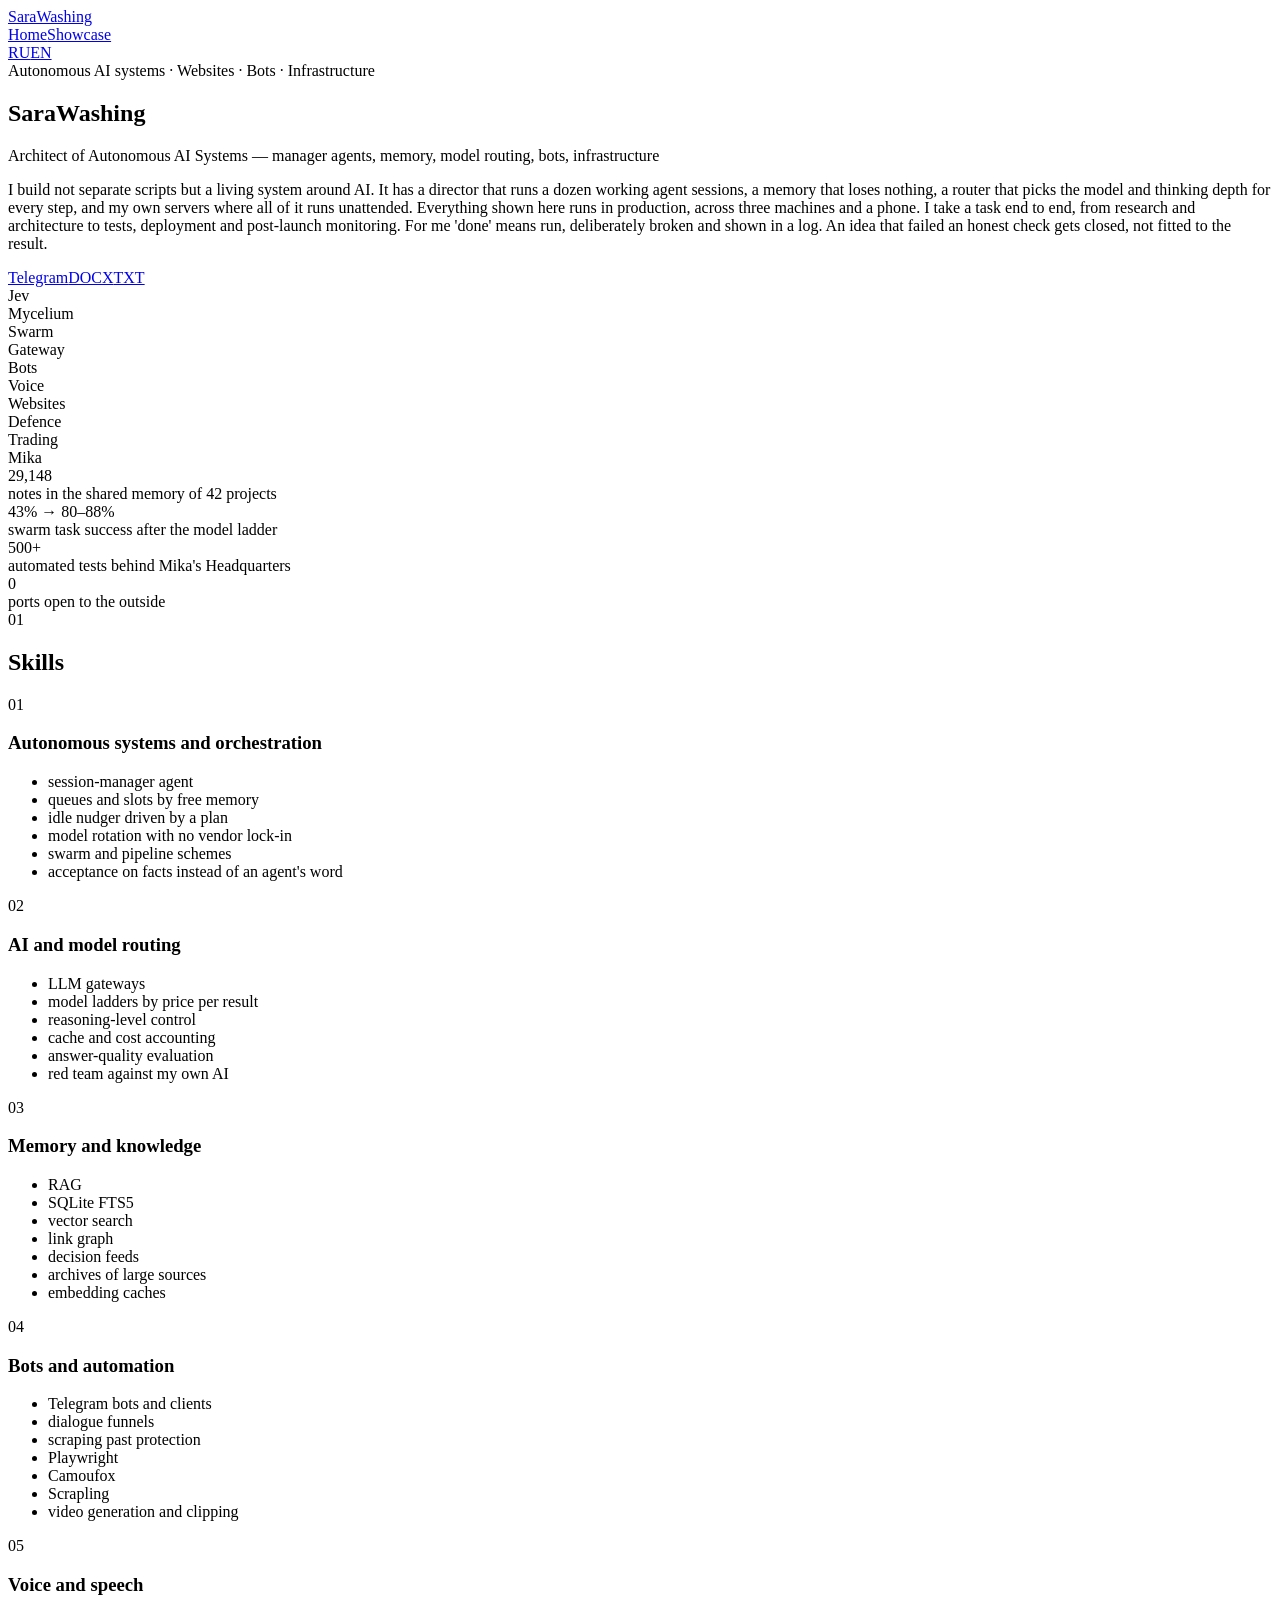
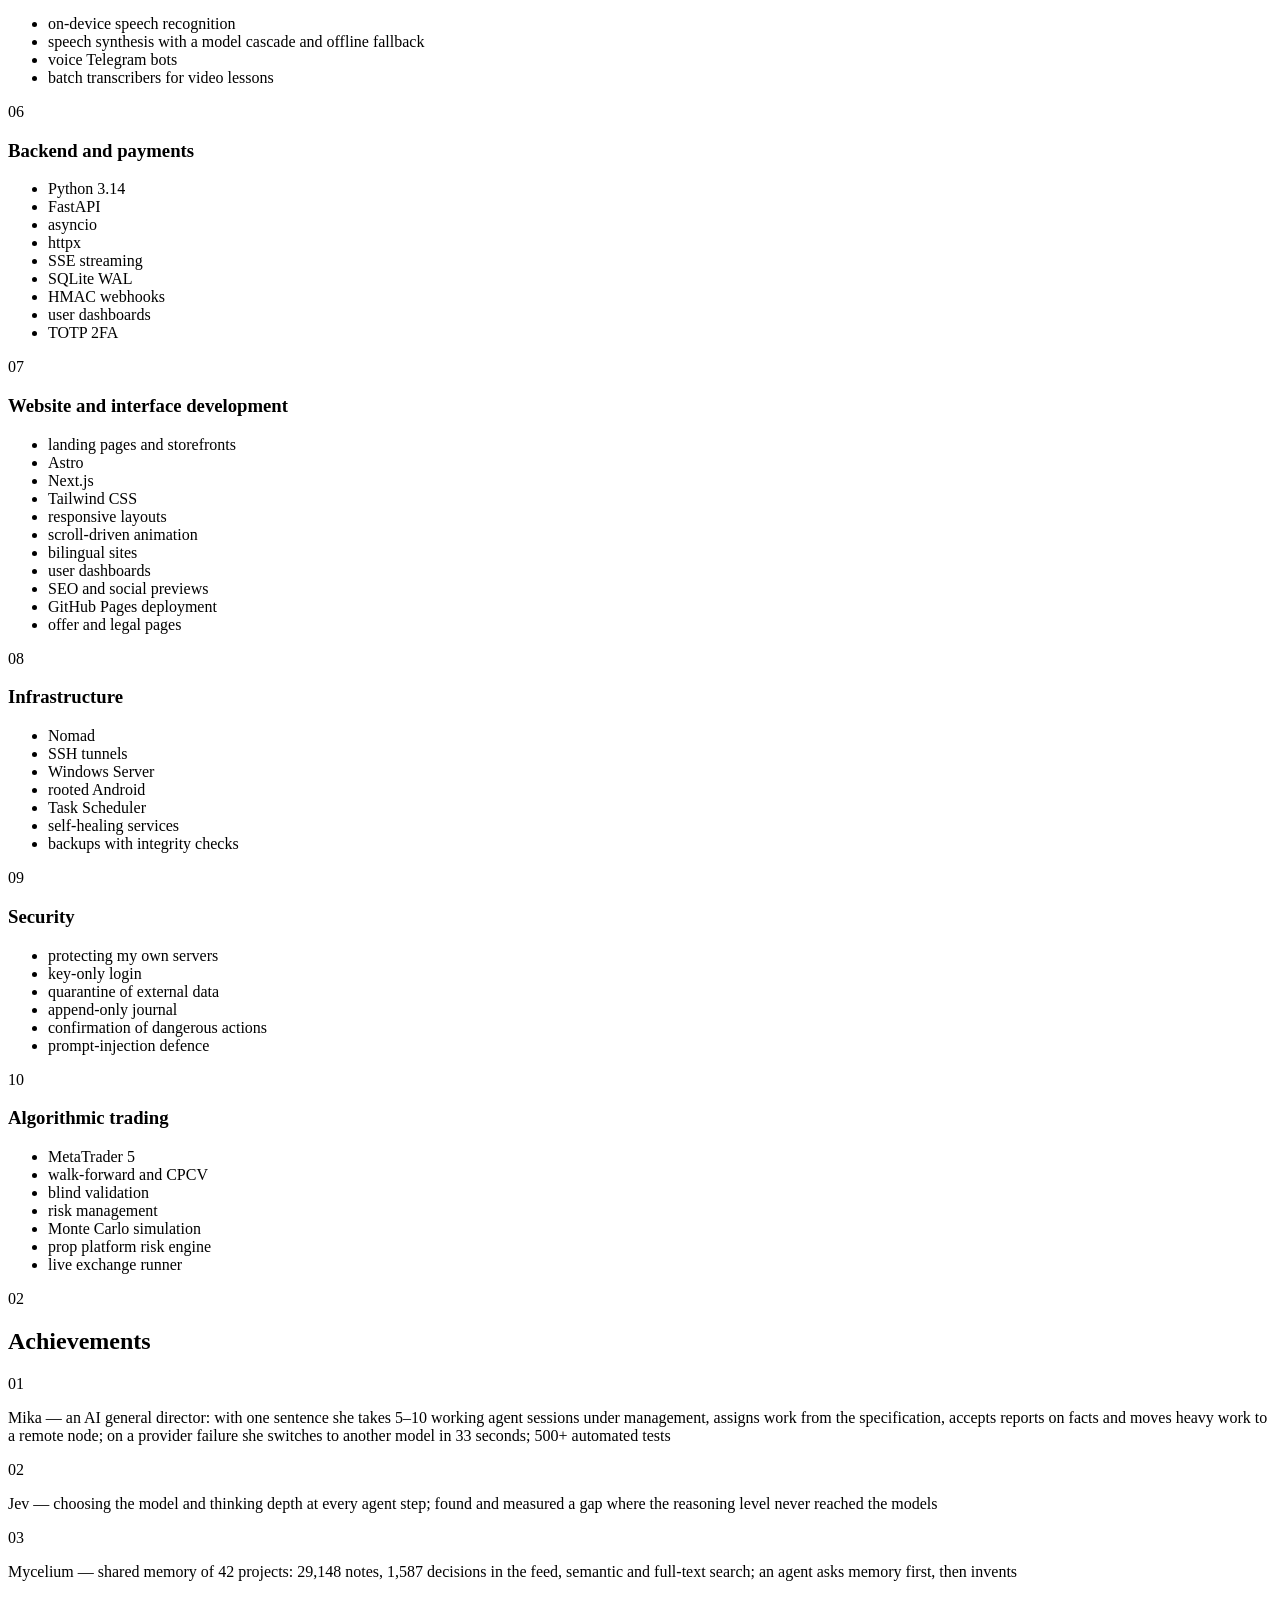
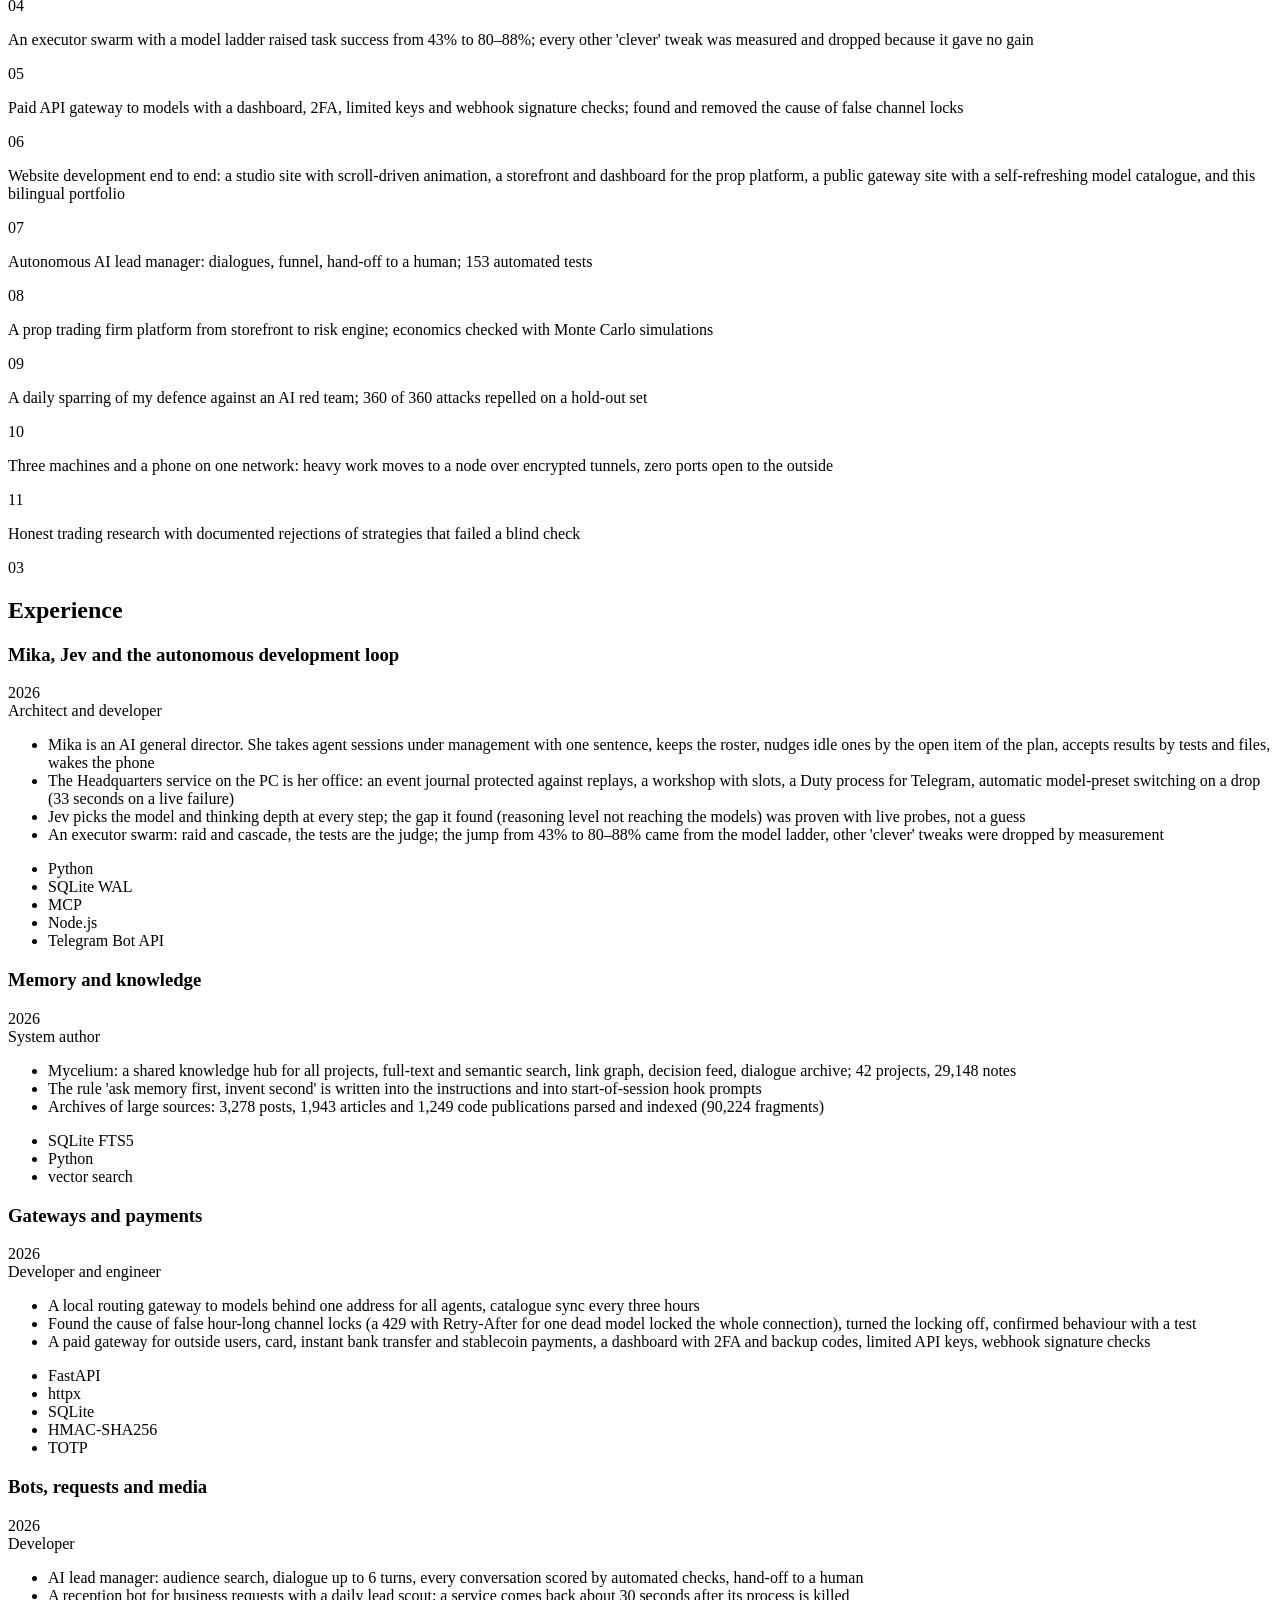
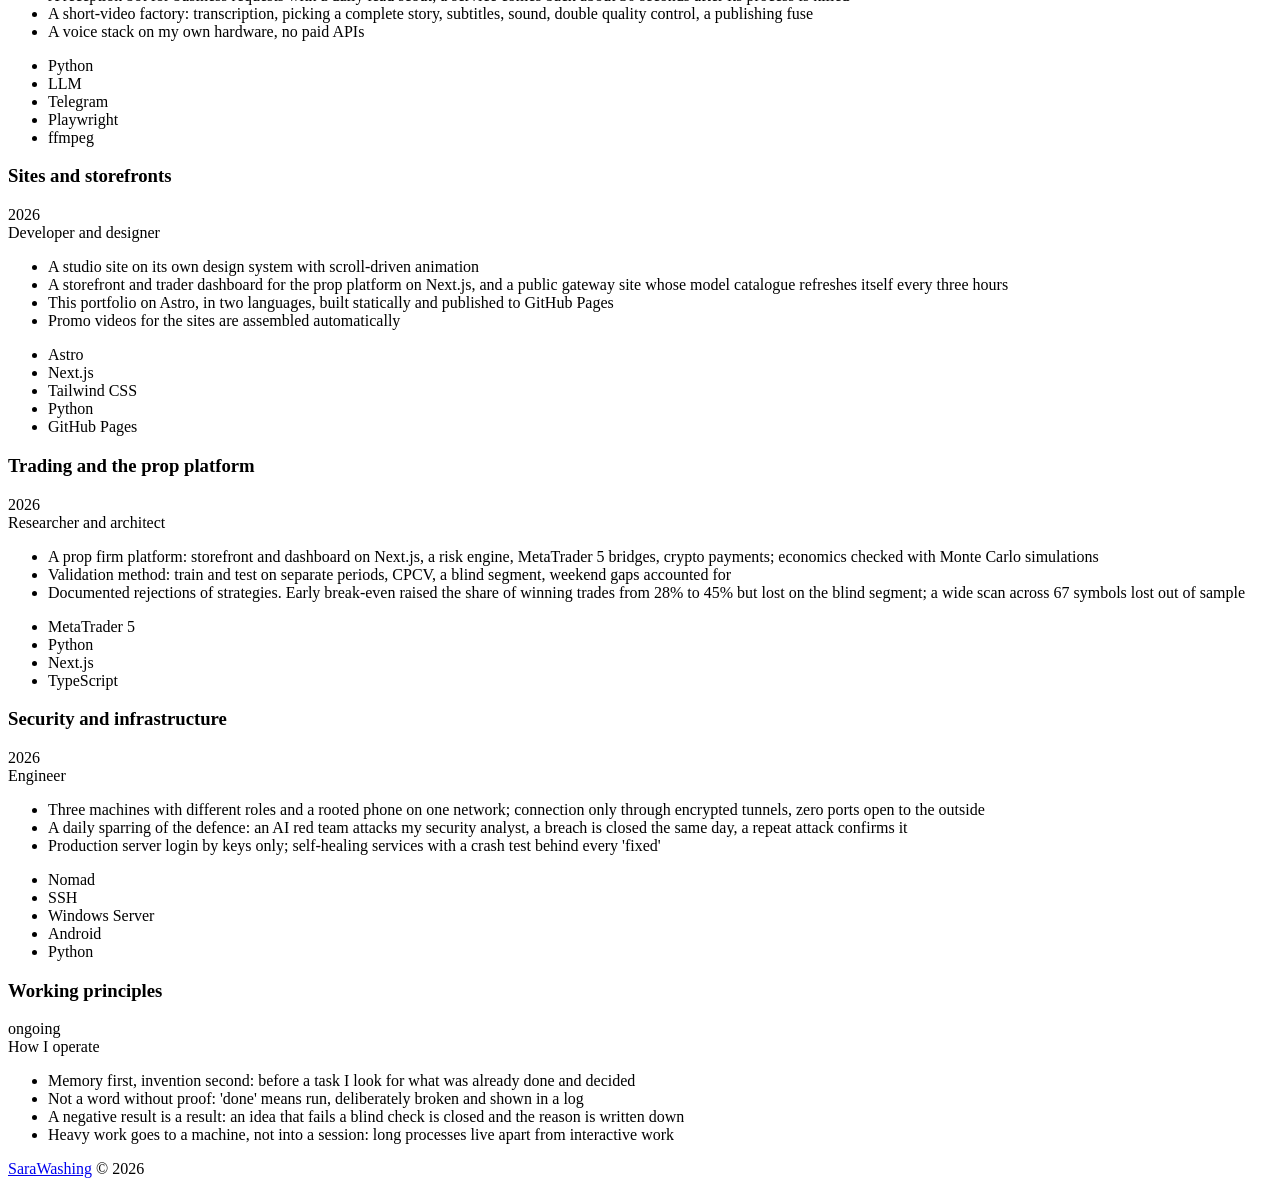
==== en/index.html @ 07840b74 "Portfolio" ====
<!DOCTYPE html><html lang="en" data-base="/portfolio"><head><meta charset="utf-8"><meta name="viewport" content="width=device-width, initial-scale=1"><title>SaraWashing — Architect of Autonomous AI Systems</title><meta name="description" content="I build not separate scripts but a living system around AI. It has a director that runs a dozen working agent sessions, a memory that loses nothing, a router that picks the model and thinking depth for every step, and my own servers where all of it runs unattended. Everything shown here runs in production, across three machines and a phone. I take a task end to end, from research and architecture to tests, deployment and post-launch monitoring. For me 'done' means run, deliberately broken and shown in a log. An idea that failed an honest check gets closed, not fitted to the result.
"><link rel="canonical" href="https://sarawashing.github.io/portfolio/en/"><link rel="icon" type="image/svg+xml" href="/portfolio/favicon.svg"><link rel="alternate icon" href="/portfolio/favicon.ico"><link rel="alternate" hreflang="ru" href="https://sarawashing.github.io/portfolio/"><link rel="alternate" hreflang="en" href="https://sarawashing.github.io/portfolio/en"><link rel="alternate" hreflang="x-default" href="https://sarawashing.github.io/portfolio/"><script type="application/ld+json">{"@context":"https://schema.org","@type":"Person","url":"https://sarawashing.github.io/portfolio/en/","image":"https://sarawashing.github.io/portfolio/media/og-image-en.png","name":"SaraWashing","jobTitle":"Architect of Autonomous AI Systems — manager agents, memory, model routing, bots, infrastructure","description":"I build not separate scripts but a living system around AI. It has a director that runs a dozen working agent sessions, a memory that loses nothing, a router that picks the model and thinking depth for every step, and my own servers where all of it runs unattended. Everything shown here runs in production, across three machines and a phone. I take a task end to end, from research and architecture to tests, deployment and post-launch monitoring. For me 'done' means run, deliberately broken and shown in a log. An idea that failed an honest check gets closed, not fitted to the result.\n","sameAs":["https://t.me/SaraWashing"],"knowsAbout":["session-manager agent","queues and slots by free memory","idle nudger driven by a plan","model rotation with no vendor lock-in","swarm and pipeline schemes","acceptance on facts instead of an agent's word","LLM gateways","model ladders by price per result","reasoning-level control","cache and cost accounting","answer-quality evaluation","red team against my own AI","RAG","SQLite FTS5","vector search","link graph","decision feeds","archives of large sources","embedding caches","Telegram bots and clients","dialogue funnels","scraping past protection","Playwright","Camoufox","Scrapling","video generation and clipping","on-device speech recognition","speech synthesis with a model cascade and offline fallback","voice Telegram bots","batch transcribers for video lessons","Python 3.14","FastAPI","asyncio","httpx","SSE streaming","SQLite WAL","HMAC webhooks","user dashboards","TOTP 2FA","landing pages and storefronts","Astro","Next.js","Tailwind CSS","responsive layouts","scroll-driven animation","bilingual sites","user dashboards","SEO and social previews","GitHub Pages deployment","offer and legal pages","Nomad","SSH tunnels","Windows Server","rooted Android","Task Scheduler","self-healing services","backups with integrity checks","protecting my own servers","key-only login","quarantine of external data","append-only journal","confirmation of dangerous actions","prompt-injection defence","MetaTrader 5","walk-forward and CPCV","blind validation","risk management","Monte Carlo simulation","prop platform risk engine","live exchange runner"]}</script><!-- Open Graph --><meta property="og:type" content="website"><meta property="og:url" content="https://sarawashing.github.io/portfolio/en/"><meta property="og:title" content="SaraWashing — Architect of Autonomous AI Systems"><meta property="og:description" content="I build not separate scripts but a living system around AI. It has a director that runs a dozen working agent sessions, a memory that loses nothing, a router that picks the model and thinking depth for every step, and my own servers where all of it runs unattended. Everything shown here runs in production, across three machines and a phone. I take a task end to end, from research and architecture to tests, deployment and post-launch monitoring. For me 'done' means run, deliberately broken and shown in a log. An idea that failed an honest check gets closed, not fitted to the result.
"><meta property="og:image" content="https://sarawashing.github.io/portfolio/media/og-image-en.png"><meta property="og:locale" content="en_US"><!-- Twitter Card --><meta name="twitter:card" content="summary_large_image"><meta name="twitter:title" content="SaraWashing — Architect of Autonomous AI Systems"><meta name="twitter:description" content="I build not separate scripts but a living system around AI. It has a director that runs a dozen working agent sessions, a memory that loses nothing, a router that picks the model and thinking depth for every step, and my own servers where all of it runs unattended. Everything shown here runs in production, across three machines and a phone. I take a task end to end, from research and architecture to tests, deployment and post-launch monitoring. For me 'done' means run, deliberately broken and shown in a log. An idea that failed an honest check gets closed, not fitted to the result.
"><meta name="twitter:image" content="https://sarawashing.github.io/portfolio/media/og-image-en.png"><script>
      document.documentElement.classList.add('js');
      const params = new URLSearchParams(window.location.search);
      const theme = params.get('theme');
      const allowed = ['frosted', 'light', 'nordic', 'peachy'];
      if (theme && allowed.includes(theme)) {
        const link = document.createElement('link');
        link.rel = 'stylesheet';
        link.href = `${document.documentElement.dataset.base}/themes/${theme}.css`;
        document.addEventListener('DOMContentLoaded', () => {
          document.head.appendChild(link);
        });
      }
    </script><link rel="stylesheet" href="/portfolio/_astro/Layout.DrVkh366.css"></head><body><div class="bg" aria-hidden="true" data-astro-cid-3h6ga2kf><div class="orb orb--1" data-astro-cid-3h6ga2kf></div><div class="orb orb--2" data-astro-cid-3h6ga2kf></div><div class="orb orb--3" data-astro-cid-3h6ga2kf></div><div class="orb orb--4" data-astro-cid-3h6ga2kf></div><div class="noise" data-astro-cid-3h6ga2kf></div></div><div class="rails" aria-hidden="true"><i></i><i></i></div><header class="header"><div class="container header__row"><a class="brand" href="/portfolio/en"><span class="brand__mark"></span>SaraWashing</a><nav class="nav"><a href="/portfolio/en">Home</a><a href="/portfolio/showcase/en">Showcase</a></nav><div class="lang"><a class href="/portfolio/">RU</a><a class="active" href="/portfolio/en">EN</a></div></div></header><main><section class="container home"><div class="hero2 glow reveal"><div class="hero2__text"><div class="eyebrow"><span class="eyebrow__dot"></span>Autonomous AI systems · Websites · Bots · Infrastructure</div><h1 class="hero2__name">SaraWashing</h1><p class="hero2__title">Architect of Autonomous AI Systems — manager agents, memory, model routing, bots, infrastructure</p><p class="hero2__summary">I build not separate scripts but a living system around AI. It has a director that runs a dozen working agent sessions, a memory that loses nothing, a router that picks the model and thinking depth for every step, and my own servers where all of it runs unattended. Everything shown here runs in production, across three machines and a phone. I take a task end to end, from research and architecture to tests, deployment and post-launch monitoring. For me &#39;done&#39; means run, deliberately broken and shown in a log. An idea that failed an honest check gets closed, not fitted to the result.
</p><div class="hero2__cta"><a class="btn btn--glow" href="https://t.me/SaraWashing" target="_blank" rel="noopener">Telegram</a><a class="btn btn--ghost btn--mono" href="/portfolio/downloads/resume_en.docx" download aria-label="Resume DOCX">DOCX</a><a class="btn btn--ghost btn--mono" href="/portfolio/downloads/resume_en.txt" download aria-label="Resume plain text">TXT</a></div></div><div class="orbit" aria-hidden="true"><div class="orbit__ring orbit__ring--1"></div><div class="orbit__ring orbit__ring--2"></div><div class="orbit__spin orbit__spin--1"><div class="orbit__node" style="--a:20deg;--r:var(--r1)"><div class="orbit__fix"><span class="orbit__chip orbit__chip--amber">Jev</span></div></div><div class="orbit__node" style="--a:110deg;--r:var(--r1)"><div class="orbit__fix"><span class="orbit__chip orbit__chip--coral">Mycelium</span></div></div><div class="orbit__node" style="--a:200deg;--r:var(--r1)"><div class="orbit__fix"><span class="orbit__chip orbit__chip--green">Swarm</span></div></div><div class="orbit__node" style="--a:290deg;--r:var(--r1)"><div class="orbit__fix"><span class="orbit__chip orbit__chip--peri">Gateway</span></div></div></div><div class="orbit__spin orbit__spin--2"><div class="orbit__node" style="--a:50deg;--r:var(--r2)"><div class="orbit__fix"><span class="orbit__chip orbit__chip--green">Bots</span></div></div><div class="orbit__node" style="--a:122deg;--r:var(--r2)"><div class="orbit__fix"><span class="orbit__chip orbit__chip--peri">Voice</span></div></div><div class="orbit__node" style="--a:194deg;--r:var(--r2)"><div class="orbit__fix"><span class="orbit__chip orbit__chip--pink">Websites</span></div></div><div class="orbit__node" style="--a:266deg;--r:var(--r2)"><div class="orbit__fix"><span class="orbit__chip orbit__chip--violet">Defence</span></div></div><div class="orbit__node" style="--a:338deg;--r:var(--r2)"><div class="orbit__fix"><span class="orbit__chip orbit__chip--amber">Trading</span></div></div></div><div class="orbit__core"><span>Mika</span></div></div></div><div class="stats reveal"><div class="stat glow stat--violet"><div class="stat__value">29,148</div><div class="stat__label">notes in the shared memory of 42 projects</div></div><div class="stat glow stat--amber"><div class="stat__value">43% → 80–88%</div><div class="stat__label">swarm task success after the model ladder</div></div><div class="stat glow stat--coral"><div class="stat__value">500+</div><div class="stat__label">automated tests behind Mika&#39;s Headquarters</div></div><div class="stat glow stat--green"><div class="stat__value">0</div><div class="stat__label">ports open to the outside</div></div></div><section class="block reveal"><div class="block__head"><span class="block__num">01</span><h2 class="block__title">Skills</h2></div><div class="bento"><article class="tile glow tile--violet tile--wide"><div class="tile__idx">01</div><h3 class="tile__title">Autonomous systems and orchestration</h3><ul class="chips"><li class="chip">session-manager agent</li><li class="chip">queues and slots by free memory</li><li class="chip">idle nudger driven by a plan</li><li class="chip">model rotation with no vendor lock-in</li><li class="chip">swarm and pipeline schemes</li><li class="chip">acceptance on facts instead of an agent&#39;s word</li></ul></article><article class="tile glow tile--amber "><div class="tile__idx">02</div><h3 class="tile__title">AI and model routing</h3><ul class="chips"><li class="chip">LLM gateways</li><li class="chip">model ladders by price per result</li><li class="chip">reasoning-level control</li><li class="chip">cache and cost accounting</li><li class="chip">answer-quality evaluation</li><li class="chip">red team against my own AI</li></ul></article><article class="tile glow tile--coral "><div class="tile__idx">03</div><h3 class="tile__title">Memory and knowledge</h3><ul class="chips"><li class="chip">RAG</li><li class="chip">SQLite FTS5</li><li class="chip">vector search</li><li class="chip">link graph</li><li class="chip">decision feeds</li><li class="chip">archives of large sources</li><li class="chip">embedding caches</li></ul></article><article class="tile glow tile--green "><div class="tile__idx">04</div><h3 class="tile__title">Bots and automation</h3><ul class="chips"><li class="chip">Telegram bots and clients</li><li class="chip">dialogue funnels</li><li class="chip">scraping past protection</li><li class="chip">Playwright</li><li class="chip">Camoufox</li><li class="chip">Scrapling</li><li class="chip">video generation and clipping</li></ul></article><article class="tile glow tile--peri "><div class="tile__idx">05</div><h3 class="tile__title">Voice and speech</h3><ul class="chips"><li class="chip">on-device speech recognition</li><li class="chip">speech synthesis with a model cascade and offline fallback</li><li class="chip">voice Telegram bots</li><li class="chip">batch transcribers for video lessons</li></ul></article><article class="tile glow tile--pink "><div class="tile__idx">06</div><h3 class="tile__title">Backend and payments</h3><ul class="chips"><li class="chip">Python 3.14</li><li class="chip">FastAPI</li><li class="chip">asyncio</li><li class="chip">httpx</li><li class="chip">SSE streaming</li><li class="chip">SQLite WAL</li><li class="chip">HMAC webhooks</li><li class="chip">user dashboards</li><li class="chip">TOTP 2FA</li></ul></article><article class="tile glow tile--violet tile--wide"><div class="tile__idx">07</div><h3 class="tile__title">Website and interface development</h3><ul class="chips"><li class="chip">landing pages and storefronts</li><li class="chip">Astro</li><li class="chip">Next.js</li><li class="chip">Tailwind CSS</li><li class="chip">responsive layouts</li><li class="chip">scroll-driven animation</li><li class="chip">bilingual sites</li><li class="chip">user dashboards</li><li class="chip">SEO and social previews</li><li class="chip">GitHub Pages deployment</li><li class="chip">offer and legal pages</li></ul></article><article class="tile glow tile--amber "><div class="tile__idx">08</div><h3 class="tile__title">Infrastructure</h3><ul class="chips"><li class="chip">Nomad</li><li class="chip">SSH tunnels</li><li class="chip">Windows Server</li><li class="chip">rooted Android</li><li class="chip">Task Scheduler</li><li class="chip">self-healing services</li><li class="chip">backups with integrity checks</li></ul></article><article class="tile glow tile--coral "><div class="tile__idx">09</div><h3 class="tile__title">Security</h3><ul class="chips"><li class="chip">protecting my own servers</li><li class="chip">key-only login</li><li class="chip">quarantine of external data</li><li class="chip">append-only journal</li><li class="chip">confirmation of dangerous actions</li><li class="chip">prompt-injection defence</li></ul></article><article class="tile glow tile--green "><div class="tile__idx">10</div><h3 class="tile__title">Algorithmic trading</h3><ul class="chips"><li class="chip">MetaTrader 5</li><li class="chip">walk-forward and CPCV</li><li class="chip">blind validation</li><li class="chip">risk management</li><li class="chip">Monte Carlo simulation</li><li class="chip">prop platform risk engine</li><li class="chip">live exchange runner</li></ul></article></div></section><section class="block reveal"><div class="block__head"><span class="block__num">02</span><h2 class="block__title">Achievements</h2></div><div class="wins"><article class="win glow win--violet win--lead"><div class="win__num">01</div><p class="win__text">Mika — an AI general director: with one sentence she takes 5–10 working agent sessions under management, assigns work from the specification, accepts reports on facts and moves heavy work to a remote node; on a provider failure she switches to another model in 33 seconds; 500+ automated tests</p></article><article class="win glow win--amber "><div class="win__num">02</div><p class="win__text">Jev — choosing the model and thinking depth at every agent step; found and measured a gap where the reasoning level never reached the models</p></article><article class="win glow win--coral "><div class="win__num">03</div><p class="win__text">Mycelium — shared memory of 42 projects: 29,148 notes, 1,587 decisions in the feed, semantic and full-text search; an agent asks memory first, then invents</p></article><article class="win glow win--green "><div class="win__num">04</div><p class="win__text">An executor swarm with a model ladder raised task success from 43% to 80–88%; every other &#39;clever&#39; tweak was measured and dropped because it gave no gain</p></article><article class="win glow win--peri "><div class="win__num">05</div><p class="win__text">Paid API gateway to models with a dashboard, 2FA, limited keys and webhook signature checks; found and removed the cause of false channel locks</p></article><article class="win glow win--pink "><div class="win__num">06</div><p class="win__text">Website development end to end: a studio site with scroll-driven animation, a storefront and dashboard for the prop platform, a public gateway site with a self-refreshing model catalogue, and this bilingual portfolio</p></article><article class="win glow win--violet "><div class="win__num">07</div><p class="win__text">Autonomous AI lead manager: dialogues, funnel, hand-off to a human; 153 automated tests</p></article><article class="win glow win--amber "><div class="win__num">08</div><p class="win__text">A prop trading firm platform from storefront to risk engine; economics checked with Monte Carlo simulations</p></article><article class="win glow win--coral "><div class="win__num">09</div><p class="win__text">A daily sparring of my defence against an AI red team; 360 of 360 attacks repelled on a hold-out set</p></article><article class="win glow win--green "><div class="win__num">10</div><p class="win__text">Three machines and a phone on one network: heavy work moves to a node over encrypted tunnels, zero ports open to the outside</p></article><article class="win glow win--peri "><div class="win__num">11</div><p class="win__text">Honest trading research with documented rejections of strategies that failed a blind check</p></article></div></section><section class="block reveal"><div class="block__head"><span class="block__num">03</span><h2 class="block__title">Experience</h2></div><div class="timeline"><article class="step glow step--violet"><span class="step__dot"></span><div class="step__top"><h3 class="step__company">Mika, Jev and the autonomous development loop</h3><span class="step__period">2026</span></div><div class="step__role">Architect and developer</div><ul class="step__list"><li>Mika is an AI general director. She takes agent sessions under management with one sentence, keeps the roster, nudges idle ones by the open item of the plan, accepts results by tests and files, wakes the phone</li><li>The Headquarters service on the PC is her office: an event journal protected against replays, a workshop with slots, a Duty process for Telegram, automatic model-preset switching on a drop (33 seconds on a live failure)</li><li>Jev picks the model and thinking depth at every step; the gap it found (reasoning level not reaching the models) was proven with live probes, not a guess</li><li>An executor swarm: raid and cascade, the tests are the judge; the jump from 43% to 80–88% came from the model ladder, other &#39;clever&#39; tweaks were dropped by measurement</li></ul><ul class="chips chips--sm"><li class="chip">Python</li><li class="chip">SQLite WAL</li><li class="chip">MCP</li><li class="chip">Node.js</li><li class="chip">Telegram Bot API</li></ul></article><article class="step glow step--amber"><span class="step__dot"></span><div class="step__top"><h3 class="step__company">Memory and knowledge</h3><span class="step__period">2026</span></div><div class="step__role">System author</div><ul class="step__list"><li>Mycelium: a shared knowledge hub for all projects, full-text and semantic search, link graph, decision feed, dialogue archive; 42 projects, 29,148 notes</li><li>The rule &#39;ask memory first, invent second&#39; is written into the instructions and into start-of-session hook prompts</li><li>Archives of large sources: 3,278 posts, 1,943 articles and 1,249 code publications parsed and indexed (90,224 fragments)</li></ul><ul class="chips chips--sm"><li class="chip">SQLite FTS5</li><li class="chip">Python</li><li class="chip">vector search</li></ul></article><article class="step glow step--coral"><span class="step__dot"></span><div class="step__top"><h3 class="step__company">Gateways and payments</h3><span class="step__period">2026</span></div><div class="step__role">Developer and engineer</div><ul class="step__list"><li>A local routing gateway to models behind one address for all agents, catalogue sync every three hours</li><li>Found the cause of false hour-long channel locks (a 429 with Retry-After for one dead model locked the whole connection), turned the locking off, confirmed behaviour with a test</li><li>A paid gateway for outside users, card, instant bank transfer and stablecoin payments, a dashboard with 2FA and backup codes, limited API keys, webhook signature checks</li></ul><ul class="chips chips--sm"><li class="chip">FastAPI</li><li class="chip">httpx</li><li class="chip">SQLite</li><li class="chip">HMAC-SHA256</li><li class="chip">TOTP</li></ul></article><article class="step glow step--green"><span class="step__dot"></span><div class="step__top"><h3 class="step__company">Bots, requests and media</h3><span class="step__period">2026</span></div><div class="step__role">Developer</div><ul class="step__list"><li>AI lead manager: audience search, dialogue up to 6 turns, every conversation scored by automated checks, hand-off to a human</li><li>A reception bot for business requests with a daily lead scout; a service comes back about 30 seconds after its process is killed</li><li>A short-video factory: transcription, picking a complete story, subtitles, sound, double quality control, a publishing fuse</li><li>A voice stack on my own hardware, no paid APIs</li></ul><ul class="chips chips--sm"><li class="chip">Python</li><li class="chip">LLM</li><li class="chip">Telegram</li><li class="chip">Playwright</li><li class="chip">ffmpeg</li></ul></article><article class="step glow step--peri"><span class="step__dot"></span><div class="step__top"><h3 class="step__company">Sites and storefronts</h3><span class="step__period">2026</span></div><div class="step__role">Developer and designer</div><ul class="step__list"><li>A studio site on its own design system with scroll-driven animation</li><li>A storefront and trader dashboard for the prop platform on Next.js, and a public gateway site whose model catalogue refreshes itself every three hours</li><li>This portfolio on Astro, in two languages, built statically and published to GitHub Pages</li><li>Promo videos for the sites are assembled automatically</li></ul><ul class="chips chips--sm"><li class="chip">Astro</li><li class="chip">Next.js</li><li class="chip">Tailwind CSS</li><li class="chip">Python</li><li class="chip">GitHub Pages</li></ul></article><article class="step glow step--pink"><span class="step__dot"></span><div class="step__top"><h3 class="step__company">Trading and the prop platform</h3><span class="step__period">2026</span></div><div class="step__role">Researcher and architect</div><ul class="step__list"><li>A prop firm platform: storefront and dashboard on Next.js, a risk engine, MetaTrader 5 bridges, crypto payments; economics checked with Monte Carlo simulations</li><li>Validation method: train and test on separate periods, CPCV, a blind segment, weekend gaps accounted for</li><li>Documented rejections of strategies. Early break-even raised the share of winning trades from 28% to 45% but lost on the blind segment; a wide scan across 67 symbols lost out of sample</li></ul><ul class="chips chips--sm"><li class="chip">MetaTrader 5</li><li class="chip">Python</li><li class="chip">Next.js</li><li class="chip">TypeScript</li></ul></article><article class="step glow step--violet"><span class="step__dot"></span><div class="step__top"><h3 class="step__company">Security and infrastructure</h3><span class="step__period">2026</span></div><div class="step__role">Engineer</div><ul class="step__list"><li>Three machines with different roles and a rooted phone on one network; connection only through encrypted tunnels, zero ports open to the outside</li><li>A daily sparring of the defence: an AI red team attacks my security analyst, a breach is closed the same day, a repeat attack confirms it</li><li>Production server login by keys only; self-healing services with a crash test behind every &#39;fixed&#39;</li></ul><ul class="chips chips--sm"><li class="chip">Nomad</li><li class="chip">SSH</li><li class="chip">Windows Server</li><li class="chip">Android</li><li class="chip">Python</li></ul></article><article class="step glow step--amber"><span class="step__dot"></span><div class="step__top"><h3 class="step__company">Working principles</h3><span class="step__period">ongoing</span></div><div class="step__role">How I operate</div><ul class="step__list"><li>Memory first, invention second: before a task I look for what was already done and decided</li><li>Not a word without proof: &#39;done&#39; means run, deliberately broken and shown in a log</li><li>A negative result is a result: an idea that fails a blind check is closed and the reason is written down</li><li>Heavy work goes to a machine, not into a session: long processes live apart from interactive work</li></ul></article></div></section></section></main><script type="module">var e=(e,t)=>{e.querySelector(`.dropdown__trigger`)?.setAttribute(`aria-expanded`,String(t))},t=()=>{document.querySelectorAll(`.dropdown.is-open`).forEach(t=>{t.classList.remove(`is-open`),e(t,!1)})};document.querySelectorAll(`.dropdown`).forEach(n=>{let r=n.querySelector(`.dropdown__trigger`);r&&r.addEventListener(`click`,r=>{r.stopPropagation();let i=!n.classList.contains(`is-open`);t(),i&&(n.classList.add(`is-open`),e(n,!0))})}),document.addEventListener(`click`,()=>t());var n=document.querySelectorAll(`.reveal`);if(`IntersectionObserver`in window&&!matchMedia(`(prefers-reduced-motion: reduce)`).matches){let e=new IntersectionObserver(t=>{t.forEach(t=>{t.isIntersecting&&(t.target.classList.add(`is-in`),e.unobserve(t.target))})},{threshold:.08,rootMargin:`0px 0px -6% 0px`});n.forEach(t=>e.observe(t))}else n.forEach(e=>e.classList.add(`is-in`));document.addEventListener(`pointermove`,e=>{let t=e.target?.closest(`.glow, .project`);if(!t)return;let n=t.getBoundingClientRect();t.style.setProperty(`--mx`,`${e.clientX-n.left}px`),t.style.setProperty(`--my`,`${e.clientY-n.top}px`)},{passive:!0}),document.addEventListener(`keydown`,e=>{if(e.key!==`Escape`)return;let n=document.querySelector(`.dropdown.is-open .dropdown__trigger`);t(),n?.focus()});</script><footer class="footer"><div class="container footer__inner"><span><a href="https://t.me/SaraWashing" target="_blank" rel="noopener" class="footer__link">SaraWashing</a> © 2026</span><span class="footer__links"></span></div></footer></body></html>
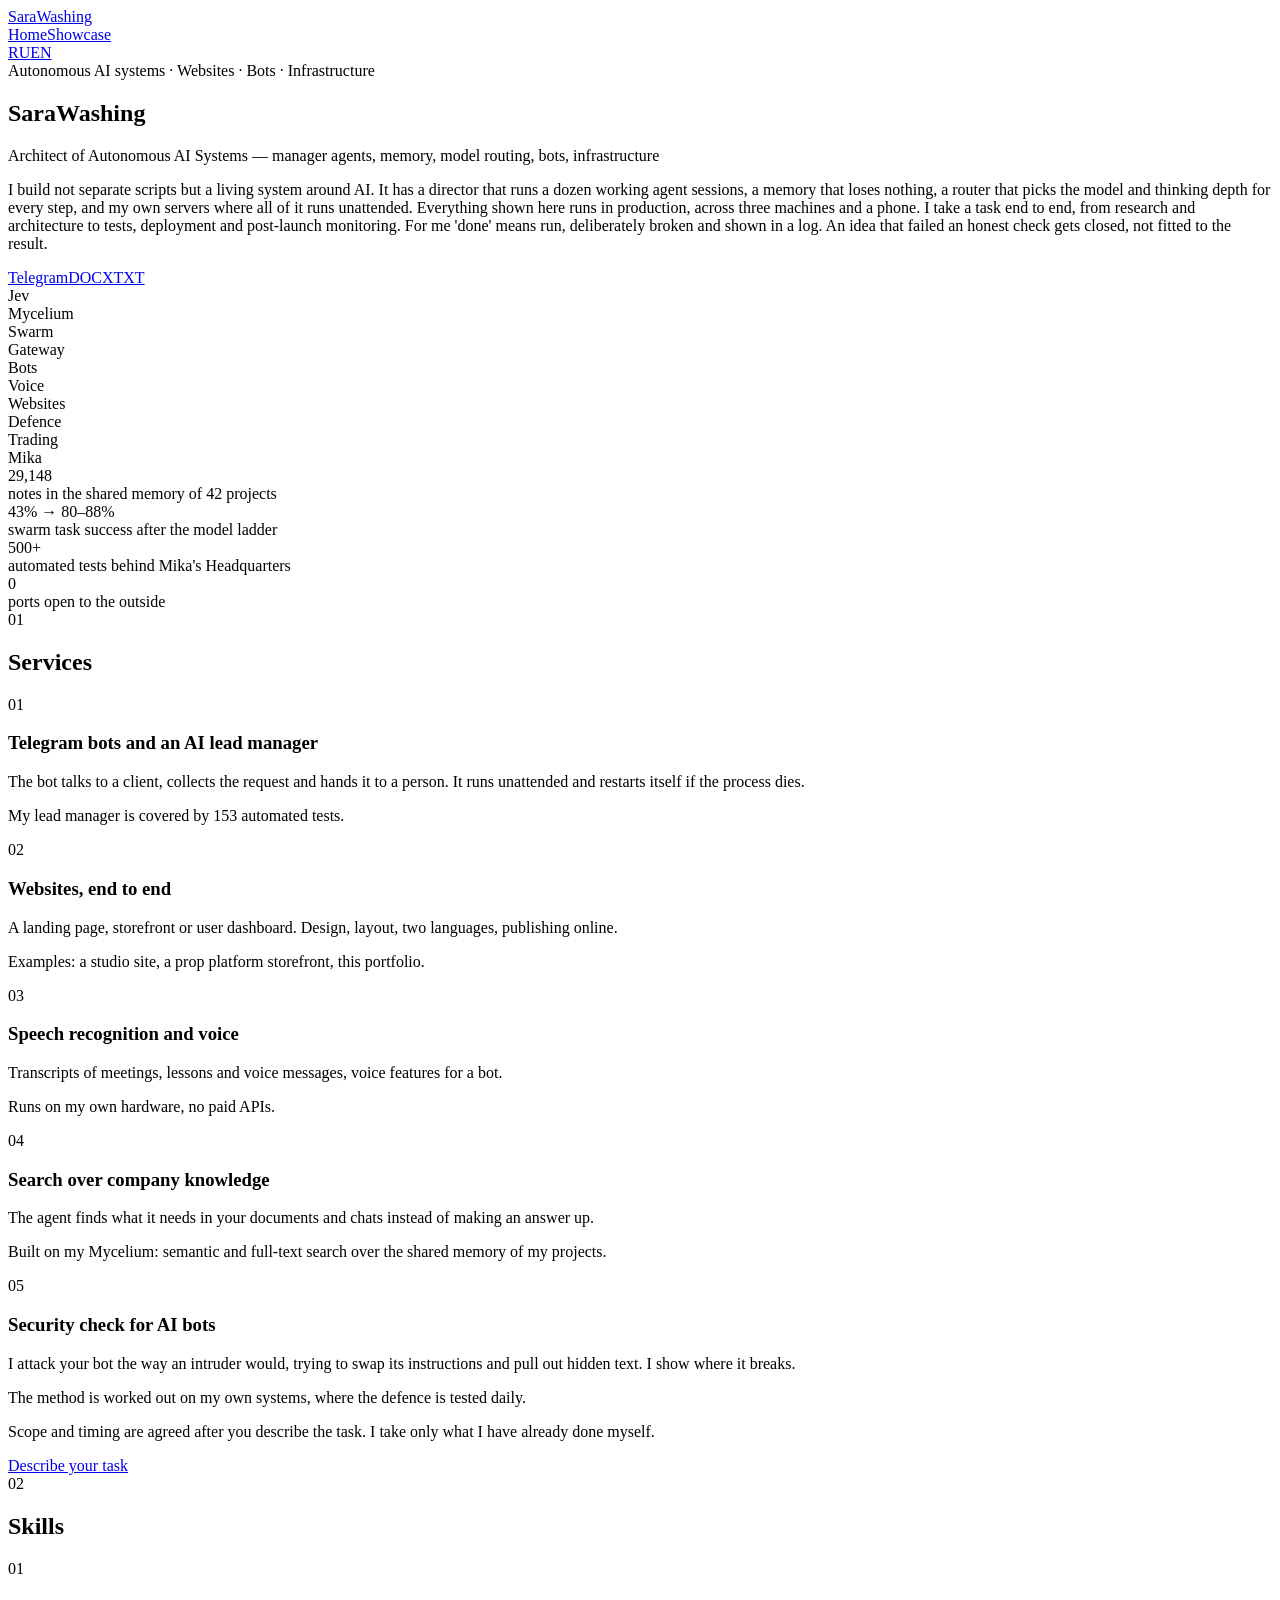
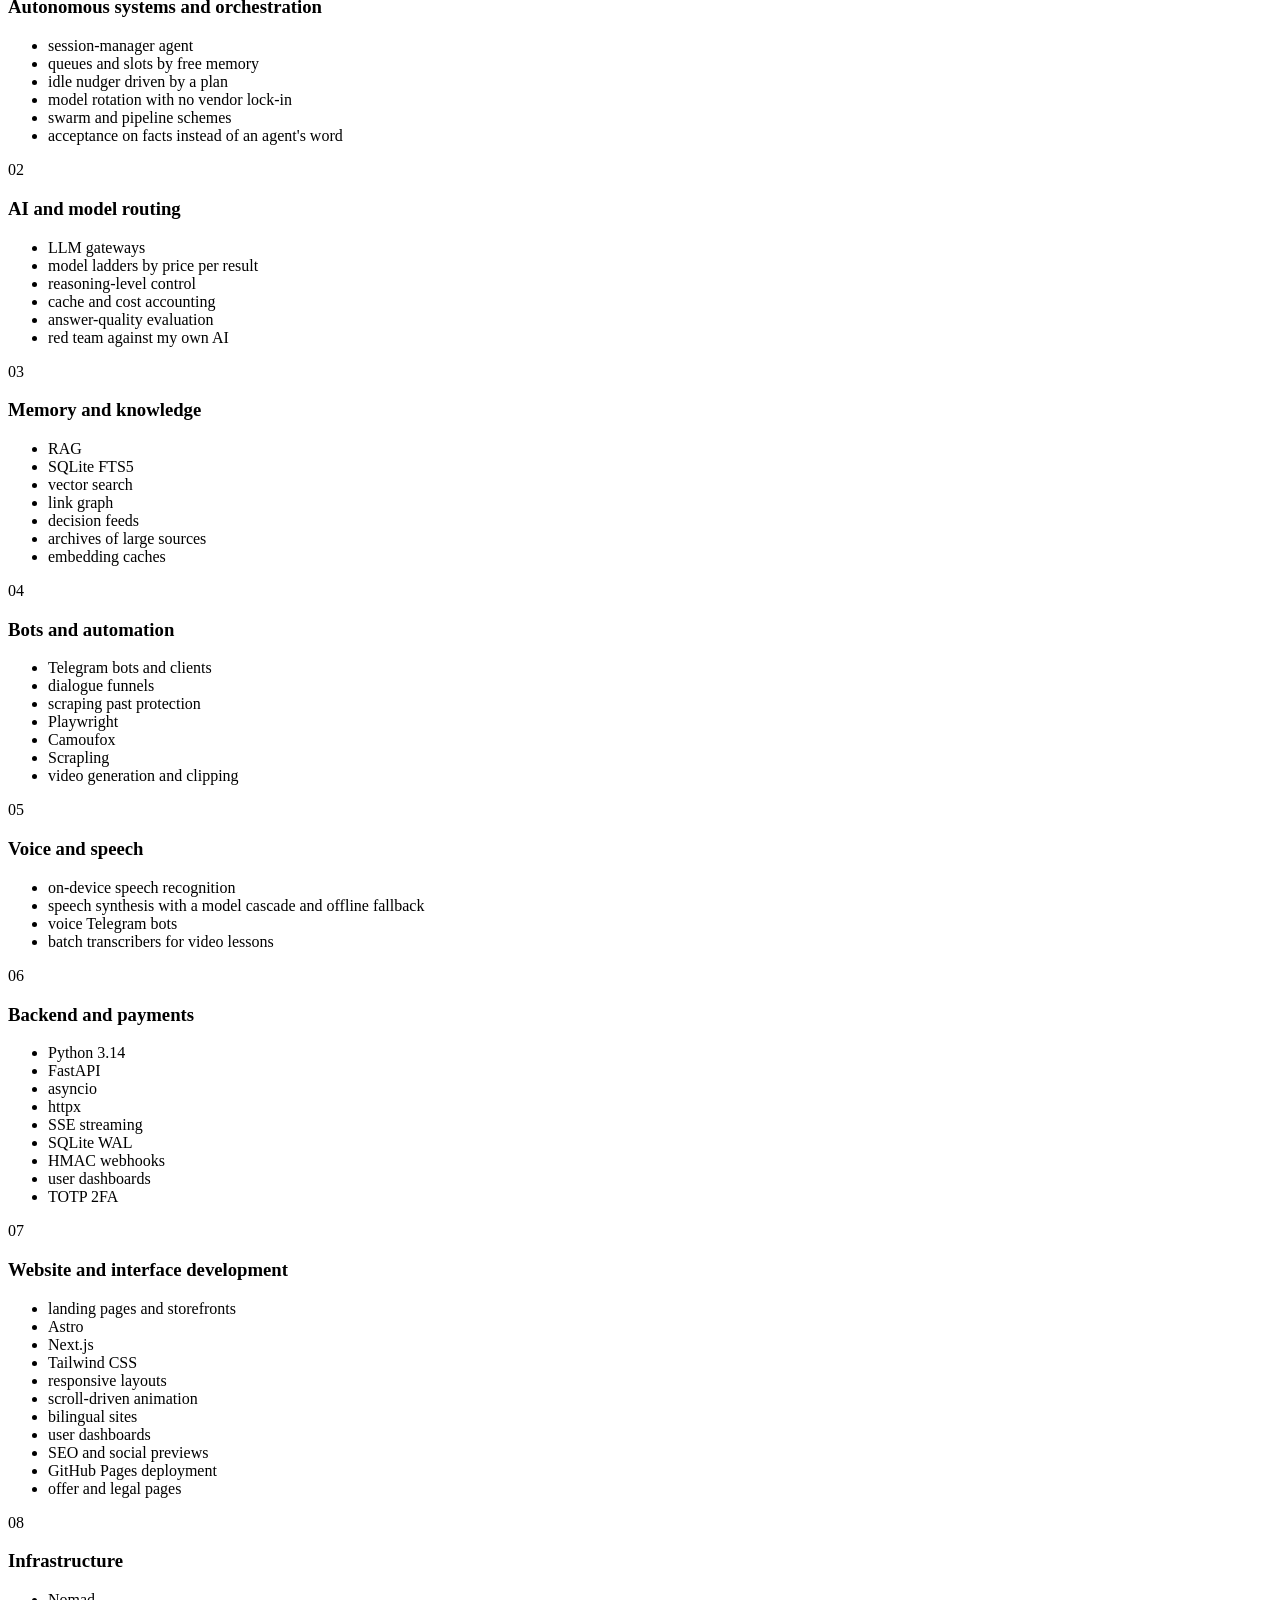
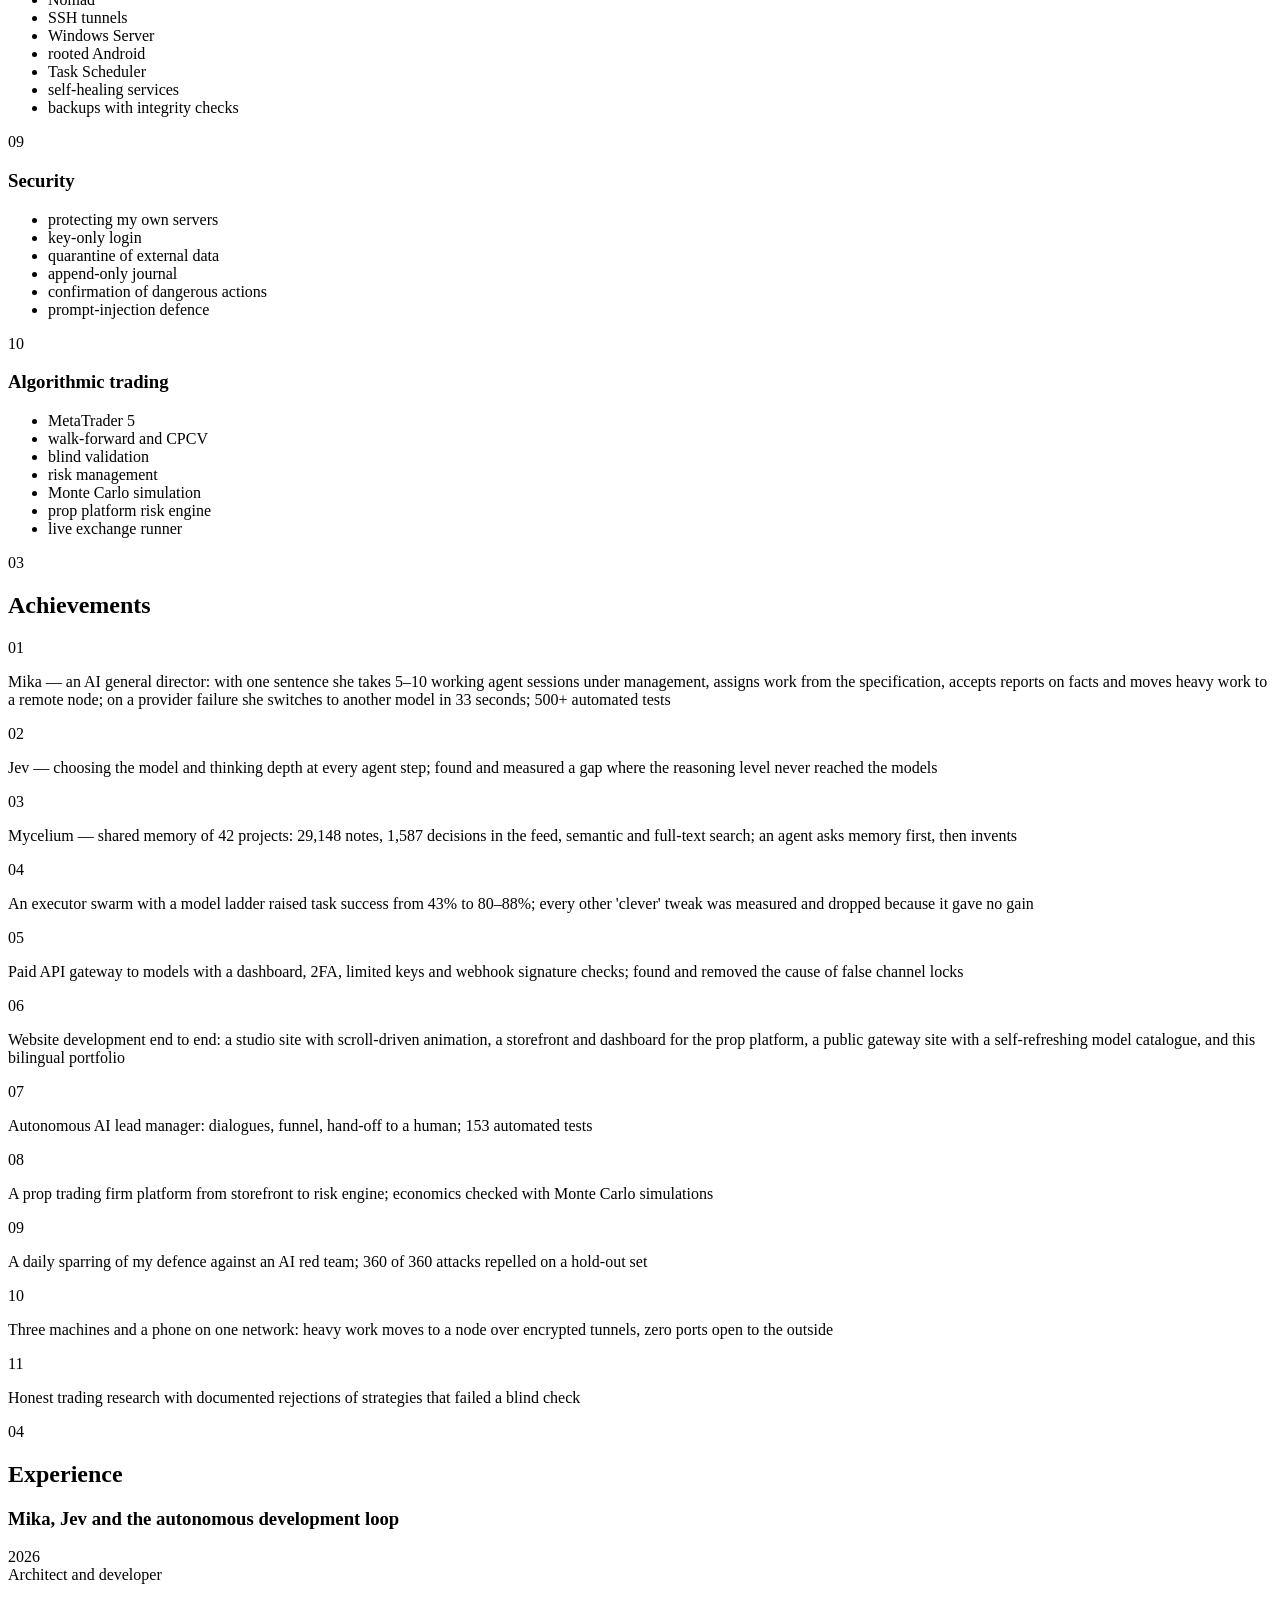
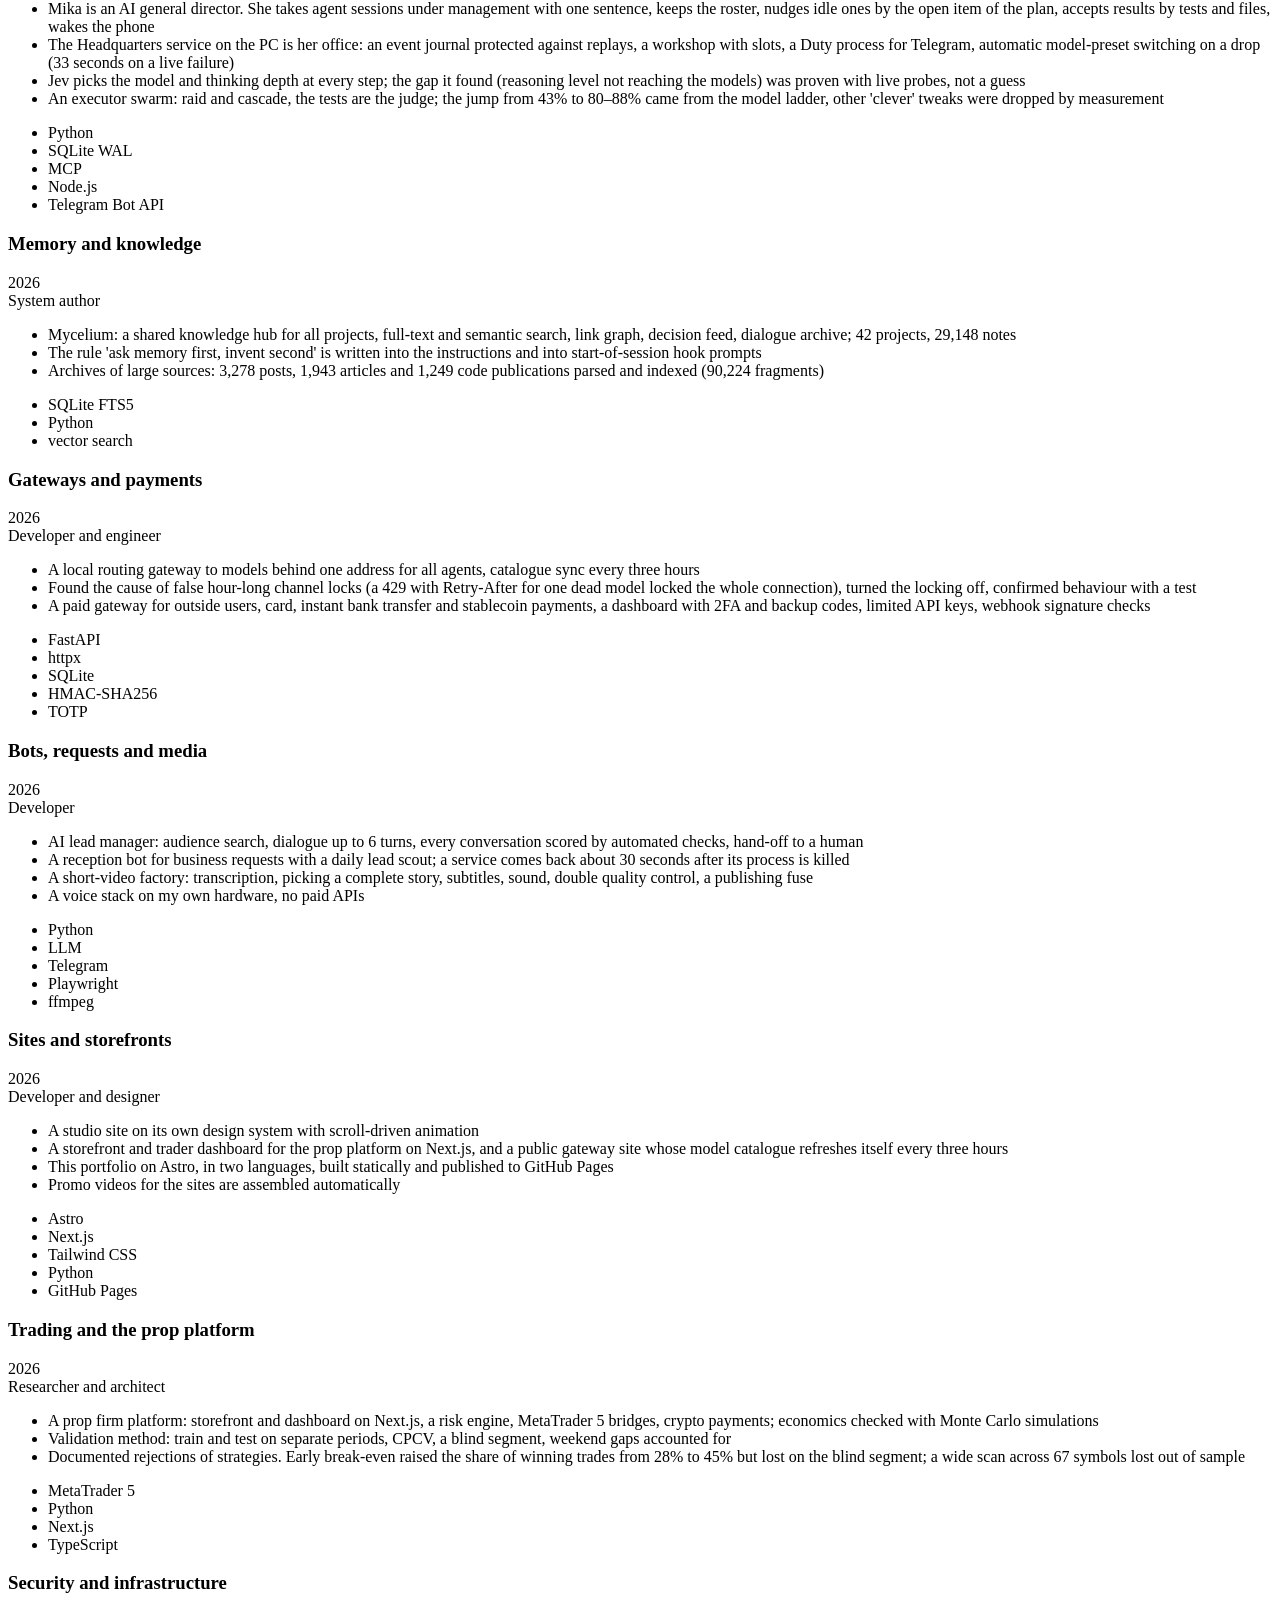
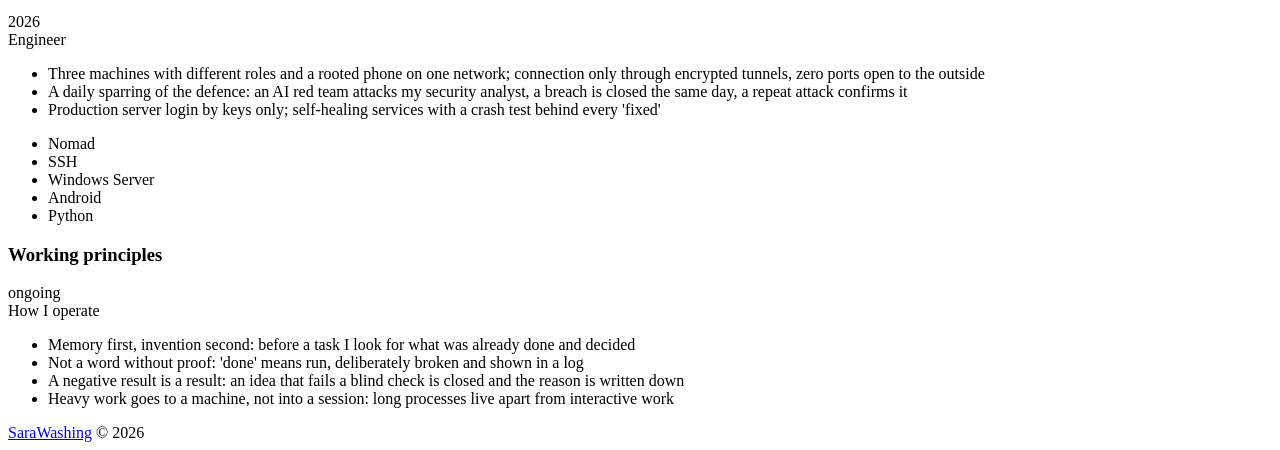
==== commit 77fe9d5a: "Portfolio: services" ====
--- a/en/index.html
+++ b/en/index.html
@@ -14,5 +14,5 @@
           document.head.appendChild(link);
         });
       }
-    </script><link rel="stylesheet" href="/portfolio/_astro/Layout.DrVkh366.css"></head><body><div class="bg" aria-hidden="true" data-astro-cid-3h6ga2kf><div class="orb orb--1" data-astro-cid-3h6ga2kf></div><div class="orb orb--2" data-astro-cid-3h6ga2kf></div><div class="orb orb--3" data-astro-cid-3h6ga2kf></div><div class="orb orb--4" data-astro-cid-3h6ga2kf></div><div class="noise" data-astro-cid-3h6ga2kf></div></div><div class="rails" aria-hidden="true"><i></i><i></i></div><header class="header"><div class="container header__row"><a class="brand" href="/portfolio/en"><span class="brand__mark"></span>SaraWashing</a><nav class="nav"><a href="/portfolio/en">Home</a><a href="/portfolio/showcase/en">Showcase</a></nav><div class="lang"><a class href="/portfolio/">RU</a><a class="active" href="/portfolio/en">EN</a></div></div></header><main><section class="container home"><div class="hero2 glow reveal"><div class="hero2__text"><div class="eyebrow"><span class="eyebrow__dot"></span>Autonomous AI systems · Websites · Bots · Infrastructure</div><h1 class="hero2__name">SaraWashing</h1><p class="hero2__title">Architect of Autonomous AI Systems — manager agents, memory, model routing, bots, infrastructure</p><p class="hero2__summary">I build not separate scripts but a living system around AI. It has a director that runs a dozen working agent sessions, a memory that loses nothing, a router that picks the model and thinking depth for every step, and my own servers where all of it runs unattended. Everything shown here runs in production, across three machines and a phone. I take a task end to end, from research and architecture to tests, deployment and post-launch monitoring. For me &#39;done&#39; means run, deliberately broken and shown in a log. An idea that failed an honest check gets closed, not fitted to the result.
-</p><div class="hero2__cta"><a class="btn btn--glow" href="https://t.me/SaraWashing" target="_blank" rel="noopener">Telegram</a><a class="btn btn--ghost btn--mono" href="/portfolio/downloads/resume_en.docx" download aria-label="Resume DOCX">DOCX</a><a class="btn btn--ghost btn--mono" href="/portfolio/downloads/resume_en.txt" download aria-label="Resume plain text">TXT</a></div></div><div class="orbit" aria-hidden="true"><div class="orbit__ring orbit__ring--1"></div><div class="orbit__ring orbit__ring--2"></div><div class="orbit__spin orbit__spin--1"><div class="orbit__node" style="--a:20deg;--r:var(--r1)"><div class="orbit__fix"><span class="orbit__chip orbit__chip--amber">Jev</span></div></div><div class="orbit__node" style="--a:110deg;--r:var(--r1)"><div class="orbit__fix"><span class="orbit__chip orbit__chip--coral">Mycelium</span></div></div><div class="orbit__node" style="--a:200deg;--r:var(--r1)"><div class="orbit__fix"><span class="orbit__chip orbit__chip--green">Swarm</span></div></div><div class="orbit__node" style="--a:290deg;--r:var(--r1)"><div class="orbit__fix"><span class="orbit__chip orbit__chip--peri">Gateway</span></div></div></div><div class="orbit__spin orbit__spin--2"><div class="orbit__node" style="--a:50deg;--r:var(--r2)"><div class="orbit__fix"><span class="orbit__chip orbit__chip--green">Bots</span></div></div><div class="orbit__node" style="--a:122deg;--r:var(--r2)"><div class="orbit__fix"><span class="orbit__chip orbit__chip--peri">Voice</span></div></div><div class="orbit__node" style="--a:194deg;--r:var(--r2)"><div class="orbit__fix"><span class="orbit__chip orbit__chip--pink">Websites</span></div></div><div class="orbit__node" style="--a:266deg;--r:var(--r2)"><div class="orbit__fix"><span class="orbit__chip orbit__chip--violet">Defence</span></div></div><div class="orbit__node" style="--a:338deg;--r:var(--r2)"><div class="orbit__fix"><span class="orbit__chip orbit__chip--amber">Trading</span></div></div></div><div class="orbit__core"><span>Mika</span></div></div></div><div class="stats reveal"><div class="stat glow stat--violet"><div class="stat__value">29,148</div><div class="stat__label">notes in the shared memory of 42 projects</div></div><div class="stat glow stat--amber"><div class="stat__value">43% → 80–88%</div><div class="stat__label">swarm task success after the model ladder</div></div><div class="stat glow stat--coral"><div class="stat__value">500+</div><div class="stat__label">automated tests behind Mika&#39;s Headquarters</div></div><div class="stat glow stat--green"><div class="stat__value">0</div><div class="stat__label">ports open to the outside</div></div></div><section class="block reveal"><div class="block__head"><span class="block__num">01</span><h2 class="block__title">Skills</h2></div><div class="bento"><article class="tile glow tile--violet tile--wide"><div class="tile__idx">01</div><h3 class="tile__title">Autonomous systems and orchestration</h3><ul class="chips"><li class="chip">session-manager agent</li><li class="chip">queues and slots by free memory</li><li class="chip">idle nudger driven by a plan</li><li class="chip">model rotation with no vendor lock-in</li><li class="chip">swarm and pipeline schemes</li><li class="chip">acceptance on facts instead of an agent&#39;s word</li></ul></article><article class="tile glow tile--amber "><div class="tile__idx">02</div><h3 class="tile__title">AI and model routing</h3><ul class="chips"><li class="chip">LLM gateways</li><li class="chip">model ladders by price per result</li><li class="chip">reasoning-level control</li><li class="chip">cache and cost accounting</li><li class="chip">answer-quality evaluation</li><li class="chip">red team against my own AI</li></ul></article><article class="tile glow tile--coral "><div class="tile__idx">03</div><h3 class="tile__title">Memory and knowledge</h3><ul class="chips"><li class="chip">RAG</li><li class="chip">SQLite FTS5</li><li class="chip">vector search</li><li class="chip">link graph</li><li class="chip">decision feeds</li><li class="chip">archives of large sources</li><li class="chip">embedding caches</li></ul></article><article class="tile glow tile--green "><div class="tile__idx">04</div><h3 class="tile__title">Bots and automation</h3><ul class="chips"><li class="chip">Telegram bots and clients</li><li class="chip">dialogue funnels</li><li class="chip">scraping past protection</li><li class="chip">Playwright</li><li class="chip">Camoufox</li><li class="chip">Scrapling</li><li class="chip">video generation and clipping</li></ul></article><article class="tile glow tile--peri "><div class="tile__idx">05</div><h3 class="tile__title">Voice and speech</h3><ul class="chips"><li class="chip">on-device speech recognition</li><li class="chip">speech synthesis with a model cascade and offline fallback</li><li class="chip">voice Telegram bots</li><li class="chip">batch transcribers for video lessons</li></ul></article><article class="tile glow tile--pink "><div class="tile__idx">06</div><h3 class="tile__title">Backend and payments</h3><ul class="chips"><li class="chip">Python 3.14</li><li class="chip">FastAPI</li><li class="chip">asyncio</li><li class="chip">httpx</li><li class="chip">SSE streaming</li><li class="chip">SQLite WAL</li><li class="chip">HMAC webhooks</li><li class="chip">user dashboards</li><li class="chip">TOTP 2FA</li></ul></article><article class="tile glow tile--violet tile--wide"><div class="tile__idx">07</div><h3 class="tile__title">Website and interface development</h3><ul class="chips"><li class="chip">landing pages and storefronts</li><li class="chip">Astro</li><li class="chip">Next.js</li><li class="chip">Tailwind CSS</li><li class="chip">responsive layouts</li><li class="chip">scroll-driven animation</li><li class="chip">bilingual sites</li><li class="chip">user dashboards</li><li class="chip">SEO and social previews</li><li class="chip">GitHub Pages deployment</li><li class="chip">offer and legal pages</li></ul></article><article class="tile glow tile--amber "><div class="tile__idx">08</div><h3 class="tile__title">Infrastructure</h3><ul class="chips"><li class="chip">Nomad</li><li class="chip">SSH tunnels</li><li class="chip">Windows Server</li><li class="chip">rooted Android</li><li class="chip">Task Scheduler</li><li class="chip">self-healing services</li><li class="chip">backups with integrity checks</li></ul></article><article class="tile glow tile--coral "><div class="tile__idx">09</div><h3 class="tile__title">Security</h3><ul class="chips"><li class="chip">protecting my own servers</li><li class="chip">key-only login</li><li class="chip">quarantine of external data</li><li class="chip">append-only journal</li><li class="chip">confirmation of dangerous actions</li><li class="chip">prompt-injection defence</li></ul></article><article class="tile glow tile--green "><div class="tile__idx">10</div><h3 class="tile__title">Algorithmic trading</h3><ul class="chips"><li class="chip">MetaTrader 5</li><li class="chip">walk-forward and CPCV</li><li class="chip">blind validation</li><li class="chip">risk management</li><li class="chip">Monte Carlo simulation</li><li class="chip">prop platform risk engine</li><li class="chip">live exchange runner</li></ul></article></div></section><section class="block reveal"><div class="block__head"><span class="block__num">02</span><h2 class="block__title">Achievements</h2></div><div class="wins"><article class="win glow win--violet win--lead"><div class="win__num">01</div><p class="win__text">Mika — an AI general director: with one sentence she takes 5–10 working agent sessions under management, assigns work from the specification, accepts reports on facts and moves heavy work to a remote node; on a provider failure she switches to another model in 33 seconds; 500+ automated tests</p></article><article class="win glow win--amber "><div class="win__num">02</div><p class="win__text">Jev — choosing the model and thinking depth at every agent step; found and measured a gap where the reasoning level never reached the models</p></article><article class="win glow win--coral "><div class="win__num">03</div><p class="win__text">Mycelium — shared memory of 42 projects: 29,148 notes, 1,587 decisions in the feed, semantic and full-text search; an agent asks memory first, then invents</p></article><article class="win glow win--green "><div class="win__num">04</div><p class="win__text">An executor swarm with a model ladder raised task success from 43% to 80–88%; every other &#39;clever&#39; tweak was measured and dropped because it gave no gain</p></article><article class="win glow win--peri "><div class="win__num">05</div><p class="win__text">Paid API gateway to models with a dashboard, 2FA, limited keys and webhook signature checks; found and removed the cause of false channel locks</p></article><article class="win glow win--pink "><div class="win__num">06</div><p class="win__text">Website development end to end: a studio site with scroll-driven animation, a storefront and dashboard for the prop platform, a public gateway site with a self-refreshing model catalogue, and this bilingual portfolio</p></article><article class="win glow win--violet "><div class="win__num">07</div><p class="win__text">Autonomous AI lead manager: dialogues, funnel, hand-off to a human; 153 automated tests</p></article><article class="win glow win--amber "><div class="win__num">08</div><p class="win__text">A prop trading firm platform from storefront to risk engine; economics checked with Monte Carlo simulations</p></article><article class="win glow win--coral "><div class="win__num">09</div><p class="win__text">A daily sparring of my defence against an AI red team; 360 of 360 attacks repelled on a hold-out set</p></article><article class="win glow win--green "><div class="win__num">10</div><p class="win__text">Three machines and a phone on one network: heavy work moves to a node over encrypted tunnels, zero ports open to the outside</p></article><article class="win glow win--peri "><div class="win__num">11</div><p class="win__text">Honest trading research with documented rejections of strategies that failed a blind check</p></article></div></section><section class="block reveal"><div class="block__head"><span class="block__num">03</span><h2 class="block__title">Experience</h2></div><div class="timeline"><article class="step glow step--violet"><span class="step__dot"></span><div class="step__top"><h3 class="step__company">Mika, Jev and the autonomous development loop</h3><span class="step__period">2026</span></div><div class="step__role">Architect and developer</div><ul class="step__list"><li>Mika is an AI general director. She takes agent sessions under management with one sentence, keeps the roster, nudges idle ones by the open item of the plan, accepts results by tests and files, wakes the phone</li><li>The Headquarters service on the PC is her office: an event journal protected against replays, a workshop with slots, a Duty process for Telegram, automatic model-preset switching on a drop (33 seconds on a live failure)</li><li>Jev picks the model and thinking depth at every step; the gap it found (reasoning level not reaching the models) was proven with live probes, not a guess</li><li>An executor swarm: raid and cascade, the tests are the judge; the jump from 43% to 80–88% came from the model ladder, other &#39;clever&#39; tweaks were dropped by measurement</li></ul><ul class="chips chips--sm"><li class="chip">Python</li><li class="chip">SQLite WAL</li><li class="chip">MCP</li><li class="chip">Node.js</li><li class="chip">Telegram Bot API</li></ul></article><article class="step glow step--amber"><span class="step__dot"></span><div class="step__top"><h3 class="step__company">Memory and knowledge</h3><span class="step__period">2026</span></div><div class="step__role">System author</div><ul class="step__list"><li>Mycelium: a shared knowledge hub for all projects, full-text and semantic search, link graph, decision feed, dialogue archive; 42 projects, 29,148 notes</li><li>The rule &#39;ask memory first, invent second&#39; is written into the instructions and into start-of-session hook prompts</li><li>Archives of large sources: 3,278 posts, 1,943 articles and 1,249 code publications parsed and indexed (90,224 fragments)</li></ul><ul class="chips chips--sm"><li class="chip">SQLite FTS5</li><li class="chip">Python</li><li class="chip">vector search</li></ul></article><article class="step glow step--coral"><span class="step__dot"></span><div class="step__top"><h3 class="step__company">Gateways and payments</h3><span class="step__period">2026</span></div><div class="step__role">Developer and engineer</div><ul class="step__list"><li>A local routing gateway to models behind one address for all agents, catalogue sync every three hours</li><li>Found the cause of false hour-long channel locks (a 429 with Retry-After for one dead model locked the whole connection), turned the locking off, confirmed behaviour with a test</li><li>A paid gateway for outside users, card, instant bank transfer and stablecoin payments, a dashboard with 2FA and backup codes, limited API keys, webhook signature checks</li></ul><ul class="chips chips--sm"><li class="chip">FastAPI</li><li class="chip">httpx</li><li class="chip">SQLite</li><li class="chip">HMAC-SHA256</li><li class="chip">TOTP</li></ul></article><article class="step glow step--green"><span class="step__dot"></span><div class="step__top"><h3 class="step__company">Bots, requests and media</h3><span class="step__period">2026</span></div><div class="step__role">Developer</div><ul class="step__list"><li>AI lead manager: audience search, dialogue up to 6 turns, every conversation scored by automated checks, hand-off to a human</li><li>A reception bot for business requests with a daily lead scout; a service comes back about 30 seconds after its process is killed</li><li>A short-video factory: transcription, picking a complete story, subtitles, sound, double quality control, a publishing fuse</li><li>A voice stack on my own hardware, no paid APIs</li></ul><ul class="chips chips--sm"><li class="chip">Python</li><li class="chip">LLM</li><li class="chip">Telegram</li><li class="chip">Playwright</li><li class="chip">ffmpeg</li></ul></article><article class="step glow step--peri"><span class="step__dot"></span><div class="step__top"><h3 class="step__company">Sites and storefronts</h3><span class="step__period">2026</span></div><div class="step__role">Developer and designer</div><ul class="step__list"><li>A studio site on its own design system with scroll-driven animation</li><li>A storefront and trader dashboard for the prop platform on Next.js, and a public gateway site whose model catalogue refreshes itself every three hours</li><li>This portfolio on Astro, in two languages, built statically and published to GitHub Pages</li><li>Promo videos for the sites are assembled automatically</li></ul><ul class="chips chips--sm"><li class="chip">Astro</li><li class="chip">Next.js</li><li class="chip">Tailwind CSS</li><li class="chip">Python</li><li class="chip">GitHub Pages</li></ul></article><article class="step glow step--pink"><span class="step__dot"></span><div class="step__top"><h3 class="step__company">Trading and the prop platform</h3><span class="step__period">2026</span></div><div class="step__role">Researcher and architect</div><ul class="step__list"><li>A prop firm platform: storefront and dashboard on Next.js, a risk engine, MetaTrader 5 bridges, crypto payments; economics checked with Monte Carlo simulations</li><li>Validation method: train and test on separate periods, CPCV, a blind segment, weekend gaps accounted for</li><li>Documented rejections of strategies. Early break-even raised the share of winning trades from 28% to 45% but lost on the blind segment; a wide scan across 67 symbols lost out of sample</li></ul><ul class="chips chips--sm"><li class="chip">MetaTrader 5</li><li class="chip">Python</li><li class="chip">Next.js</li><li class="chip">TypeScript</li></ul></article><article class="step glow step--violet"><span class="step__dot"></span><div class="step__top"><h3 class="step__company">Security and infrastructure</h3><span class="step__period">2026</span></div><div class="step__role">Engineer</div><ul class="step__list"><li>Three machines with different roles and a rooted phone on one network; connection only through encrypted tunnels, zero ports open to the outside</li><li>A daily sparring of the defence: an AI red team attacks my security analyst, a breach is closed the same day, a repeat attack confirms it</li><li>Production server login by keys only; self-healing services with a crash test behind every &#39;fixed&#39;</li></ul><ul class="chips chips--sm"><li class="chip">Nomad</li><li class="chip">SSH</li><li class="chip">Windows Server</li><li class="chip">Android</li><li class="chip">Python</li></ul></article><article class="step glow step--amber"><span class="step__dot"></span><div class="step__top"><h3 class="step__company">Working principles</h3><span class="step__period">ongoing</span></div><div class="step__role">How I operate</div><ul class="step__list"><li>Memory first, invention second: before a task I look for what was already done and decided</li><li>Not a word without proof: &#39;done&#39; means run, deliberately broken and shown in a log</li><li>A negative result is a result: an idea that fails a blind check is closed and the reason is written down</li><li>Heavy work goes to a machine, not into a session: long processes live apart from interactive work</li></ul></article></div></section></section></main><script type="module">var e=(e,t)=>{e.querySelector(`.dropdown__trigger`)?.setAttribute(`aria-expanded`,String(t))},t=()=>{document.querySelectorAll(`.dropdown.is-open`).forEach(t=>{t.classList.remove(`is-open`),e(t,!1)})};document.querySelectorAll(`.dropdown`).forEach(n=>{let r=n.querySelector(`.dropdown__trigger`);r&&r.addEventListener(`click`,r=>{r.stopPropagation();let i=!n.classList.contains(`is-open`);t(),i&&(n.classList.add(`is-open`),e(n,!0))})}),document.addEventListener(`click`,()=>t());var n=document.querySelectorAll(`.reveal`);if(`IntersectionObserver`in window&&!matchMedia(`(prefers-reduced-motion: reduce)`).matches){let e=new IntersectionObserver(t=>{t.forEach(t=>{t.isIntersecting&&(t.target.classList.add(`is-in`),e.unobserve(t.target))})},{threshold:.08,rootMargin:`0px 0px -6% 0px`});n.forEach(t=>e.observe(t))}else n.forEach(e=>e.classList.add(`is-in`));document.addEventListener(`pointermove`,e=>{let t=e.target?.closest(`.glow, .project`);if(!t)return;let n=t.getBoundingClientRect();t.style.setProperty(`--mx`,`${e.clientX-n.left}px`),t.style.setProperty(`--my`,`${e.clientY-n.top}px`)},{passive:!0}),document.addEventListener(`keydown`,e=>{if(e.key!==`Escape`)return;let n=document.querySelector(`.dropdown.is-open .dropdown__trigger`);t(),n?.focus()});</script><footer class="footer"><div class="container footer__inner"><span><a href="https://t.me/SaraWashing" target="_blank" rel="noopener" class="footer__link">SaraWashing</a> © 2026</span><span class="footer__links"></span></div></footer></body></html>+    </script><link rel="stylesheet" href="/portfolio/_astro/Layout.B2b12Uva.css"></head><body><div class="bg" aria-hidden="true" data-astro-cid-3h6ga2kf><div class="orb orb--1" data-astro-cid-3h6ga2kf></div><div class="orb orb--2" data-astro-cid-3h6ga2kf></div><div class="orb orb--3" data-astro-cid-3h6ga2kf></div><div class="orb orb--4" data-astro-cid-3h6ga2kf></div><div class="noise" data-astro-cid-3h6ga2kf></div></div><div class="rails" aria-hidden="true"><i></i><i></i></div><header class="header"><div class="container header__row"><a class="brand" href="/portfolio/en"><span class="brand__mark"></span>SaraWashing</a><nav class="nav"><a href="/portfolio/en">Home</a><a href="/portfolio/showcase/en">Showcase</a></nav><div class="lang"><a class href="/portfolio/">RU</a><a class="active" href="/portfolio/en">EN</a></div></div></header><main><section class="container home"><div class="hero2 glow reveal"><div class="hero2__text"><div class="eyebrow"><span class="eyebrow__dot"></span>Autonomous AI systems · Websites · Bots · Infrastructure</div><h1 class="hero2__name">SaraWashing</h1><p class="hero2__title">Architect of Autonomous AI Systems — manager agents, memory, model routing, bots, infrastructure</p><p class="hero2__summary">I build not separate scripts but a living system around AI. It has a director that runs a dozen working agent sessions, a memory that loses nothing, a router that picks the model and thinking depth for every step, and my own servers where all of it runs unattended. Everything shown here runs in production, across three machines and a phone. I take a task end to end, from research and architecture to tests, deployment and post-launch monitoring. For me &#39;done&#39; means run, deliberately broken and shown in a log. An idea that failed an honest check gets closed, not fitted to the result.
+</p><div class="hero2__cta"><a class="btn btn--glow" href="https://t.me/SaraWashing" target="_blank" rel="noopener">Telegram</a><a class="btn btn--ghost btn--mono" href="/portfolio/downloads/resume_en.docx" download aria-label="Resume DOCX">DOCX</a><a class="btn btn--ghost btn--mono" href="/portfolio/downloads/resume_en.txt" download aria-label="Resume plain text">TXT</a></div></div><div class="orbit" aria-hidden="true"><div class="orbit__ring orbit__ring--1"></div><div class="orbit__ring orbit__ring--2"></div><div class="orbit__spin orbit__spin--1"><div class="orbit__node" style="--a:20deg;--r:var(--r1)"><div class="orbit__fix"><span class="orbit__chip orbit__chip--amber">Jev</span></div></div><div class="orbit__node" style="--a:110deg;--r:var(--r1)"><div class="orbit__fix"><span class="orbit__chip orbit__chip--coral">Mycelium</span></div></div><div class="orbit__node" style="--a:200deg;--r:var(--r1)"><div class="orbit__fix"><span class="orbit__chip orbit__chip--green">Swarm</span></div></div><div class="orbit__node" style="--a:290deg;--r:var(--r1)"><div class="orbit__fix"><span class="orbit__chip orbit__chip--peri">Gateway</span></div></div></div><div class="orbit__spin orbit__spin--2"><div class="orbit__node" style="--a:50deg;--r:var(--r2)"><div class="orbit__fix"><span class="orbit__chip orbit__chip--green">Bots</span></div></div><div class="orbit__node" style="--a:122deg;--r:var(--r2)"><div class="orbit__fix"><span class="orbit__chip orbit__chip--peri">Voice</span></div></div><div class="orbit__node" style="--a:194deg;--r:var(--r2)"><div class="orbit__fix"><span class="orbit__chip orbit__chip--pink">Websites</span></div></div><div class="orbit__node" style="--a:266deg;--r:var(--r2)"><div class="orbit__fix"><span class="orbit__chip orbit__chip--violet">Defence</span></div></div><div class="orbit__node" style="--a:338deg;--r:var(--r2)"><div class="orbit__fix"><span class="orbit__chip orbit__chip--amber">Trading</span></div></div></div><div class="orbit__core"><span>Mika</span></div></div></div><div class="stats reveal"><div class="stat glow stat--violet"><div class="stat__value">29,148</div><div class="stat__label">notes in the shared memory of 42 projects</div></div><div class="stat glow stat--amber"><div class="stat__value">43% → 80–88%</div><div class="stat__label">swarm task success after the model ladder</div></div><div class="stat glow stat--coral"><div class="stat__value">500+</div><div class="stat__label">automated tests behind Mika&#39;s Headquarters</div></div><div class="stat glow stat--green"><div class="stat__value">0</div><div class="stat__label">ports open to the outside</div></div></div><section class="block reveal" id="services"><div class="block__head"><span class="block__num">01</span><h2 class="block__title">Services</h2></div><div class="services"><article class="service glow tile--violet"><div class="tile__idx">01</div><h3 class="service__title">Telegram bots and an AI lead manager</h3><p class="service__text">The bot talks to a client, collects the request and hands it to a person. It runs unattended and restarts itself if the process dies.</p><p class="service__proof">My lead manager is covered by 153 automated tests.</p></article><article class="service glow tile--amber"><div class="tile__idx">02</div><h3 class="service__title">Websites, end to end</h3><p class="service__text">A landing page, storefront or user dashboard. Design, layout, two languages, publishing online.</p><p class="service__proof">Examples: a studio site, a prop platform storefront, this portfolio.</p></article><article class="service glow tile--coral"><div class="tile__idx">03</div><h3 class="service__title">Speech recognition and voice</h3><p class="service__text">Transcripts of meetings, lessons and voice messages, voice features for a bot.</p><p class="service__proof">Runs on my own hardware, no paid APIs.</p></article><article class="service glow tile--green"><div class="tile__idx">04</div><h3 class="service__title">Search over company knowledge</h3><p class="service__text">The agent finds what it needs in your documents and chats instead of making an answer up.</p><p class="service__proof">Built on my Mycelium: semantic and full-text search over the shared memory of my projects.</p></article><article class="service glow tile--peri"><div class="tile__idx">05</div><h3 class="service__title">Security check for AI bots</h3><p class="service__text">I attack your bot the way an intruder would, trying to swap its instructions and pull out hidden text. I show where it breaks.</p><p class="service__proof">The method is worked out on my own systems, where the defence is tested daily.</p></article></div><div class="services__foot"><p class="services__note">Scope and timing are agreed after you describe the task. I take only what I have already done myself.</p><a class="btn btn--glow" href="https://t.me/SaraWashing" target="_blank" rel="noopener">Describe your task</a></div></section><section class="block reveal"><div class="block__head"><span class="block__num">02</span><h2 class="block__title">Skills</h2></div><div class="bento"><article class="tile glow tile--violet tile--wide"><div class="tile__idx">01</div><h3 class="tile__title">Autonomous systems and orchestration</h3><ul class="chips"><li class="chip">session-manager agent</li><li class="chip">queues and slots by free memory</li><li class="chip">idle nudger driven by a plan</li><li class="chip">model rotation with no vendor lock-in</li><li class="chip">swarm and pipeline schemes</li><li class="chip">acceptance on facts instead of an agent&#39;s word</li></ul></article><article class="tile glow tile--amber "><div class="tile__idx">02</div><h3 class="tile__title">AI and model routing</h3><ul class="chips"><li class="chip">LLM gateways</li><li class="chip">model ladders by price per result</li><li class="chip">reasoning-level control</li><li class="chip">cache and cost accounting</li><li class="chip">answer-quality evaluation</li><li class="chip">red team against my own AI</li></ul></article><article class="tile glow tile--coral "><div class="tile__idx">03</div><h3 class="tile__title">Memory and knowledge</h3><ul class="chips"><li class="chip">RAG</li><li class="chip">SQLite FTS5</li><li class="chip">vector search</li><li class="chip">link graph</li><li class="chip">decision feeds</li><li class="chip">archives of large sources</li><li class="chip">embedding caches</li></ul></article><article class="tile glow tile--green "><div class="tile__idx">04</div><h3 class="tile__title">Bots and automation</h3><ul class="chips"><li class="chip">Telegram bots and clients</li><li class="chip">dialogue funnels</li><li class="chip">scraping past protection</li><li class="chip">Playwright</li><li class="chip">Camoufox</li><li class="chip">Scrapling</li><li class="chip">video generation and clipping</li></ul></article><article class="tile glow tile--peri "><div class="tile__idx">05</div><h3 class="tile__title">Voice and speech</h3><ul class="chips"><li class="chip">on-device speech recognition</li><li class="chip">speech synthesis with a model cascade and offline fallback</li><li class="chip">voice Telegram bots</li><li class="chip">batch transcribers for video lessons</li></ul></article><article class="tile glow tile--pink "><div class="tile__idx">06</div><h3 class="tile__title">Backend and payments</h3><ul class="chips"><li class="chip">Python 3.14</li><li class="chip">FastAPI</li><li class="chip">asyncio</li><li class="chip">httpx</li><li class="chip">SSE streaming</li><li class="chip">SQLite WAL</li><li class="chip">HMAC webhooks</li><li class="chip">user dashboards</li><li class="chip">TOTP 2FA</li></ul></article><article class="tile glow tile--violet tile--wide"><div class="tile__idx">07</div><h3 class="tile__title">Website and interface development</h3><ul class="chips"><li class="chip">landing pages and storefronts</li><li class="chip">Astro</li><li class="chip">Next.js</li><li class="chip">Tailwind CSS</li><li class="chip">responsive layouts</li><li class="chip">scroll-driven animation</li><li class="chip">bilingual sites</li><li class="chip">user dashboards</li><li class="chip">SEO and social previews</li><li class="chip">GitHub Pages deployment</li><li class="chip">offer and legal pages</li></ul></article><article class="tile glow tile--amber "><div class="tile__idx">08</div><h3 class="tile__title">Infrastructure</h3><ul class="chips"><li class="chip">Nomad</li><li class="chip">SSH tunnels</li><li class="chip">Windows Server</li><li class="chip">rooted Android</li><li class="chip">Task Scheduler</li><li class="chip">self-healing services</li><li class="chip">backups with integrity checks</li></ul></article><article class="tile glow tile--coral "><div class="tile__idx">09</div><h3 class="tile__title">Security</h3><ul class="chips"><li class="chip">protecting my own servers</li><li class="chip">key-only login</li><li class="chip">quarantine of external data</li><li class="chip">append-only journal</li><li class="chip">confirmation of dangerous actions</li><li class="chip">prompt-injection defence</li></ul></article><article class="tile glow tile--green "><div class="tile__idx">10</div><h3 class="tile__title">Algorithmic trading</h3><ul class="chips"><li class="chip">MetaTrader 5</li><li class="chip">walk-forward and CPCV</li><li class="chip">blind validation</li><li class="chip">risk management</li><li class="chip">Monte Carlo simulation</li><li class="chip">prop platform risk engine</li><li class="chip">live exchange runner</li></ul></article></div></section><section class="block reveal"><div class="block__head"><span class="block__num">03</span><h2 class="block__title">Achievements</h2></div><div class="wins"><article class="win glow win--violet win--lead"><div class="win__num">01</div><p class="win__text">Mika — an AI general director: with one sentence she takes 5–10 working agent sessions under management, assigns work from the specification, accepts reports on facts and moves heavy work to a remote node; on a provider failure she switches to another model in 33 seconds; 500+ automated tests</p></article><article class="win glow win--amber "><div class="win__num">02</div><p class="win__text">Jev — choosing the model and thinking depth at every agent step; found and measured a gap where the reasoning level never reached the models</p></article><article class="win glow win--coral "><div class="win__num">03</div><p class="win__text">Mycelium — shared memory of 42 projects: 29,148 notes, 1,587 decisions in the feed, semantic and full-text search; an agent asks memory first, then invents</p></article><article class="win glow win--green "><div class="win__num">04</div><p class="win__text">An executor swarm with a model ladder raised task success from 43% to 80–88%; every other &#39;clever&#39; tweak was measured and dropped because it gave no gain</p></article><article class="win glow win--peri "><div class="win__num">05</div><p class="win__text">Paid API gateway to models with a dashboard, 2FA, limited keys and webhook signature checks; found and removed the cause of false channel locks</p></article><article class="win glow win--pink "><div class="win__num">06</div><p class="win__text">Website development end to end: a studio site with scroll-driven animation, a storefront and dashboard for the prop platform, a public gateway site with a self-refreshing model catalogue, and this bilingual portfolio</p></article><article class="win glow win--violet "><div class="win__num">07</div><p class="win__text">Autonomous AI lead manager: dialogues, funnel, hand-off to a human; 153 automated tests</p></article><article class="win glow win--amber "><div class="win__num">08</div><p class="win__text">A prop trading firm platform from storefront to risk engine; economics checked with Monte Carlo simulations</p></article><article class="win glow win--coral "><div class="win__num">09</div><p class="win__text">A daily sparring of my defence against an AI red team; 360 of 360 attacks repelled on a hold-out set</p></article><article class="win glow win--green "><div class="win__num">10</div><p class="win__text">Three machines and a phone on one network: heavy work moves to a node over encrypted tunnels, zero ports open to the outside</p></article><article class="win glow win--peri "><div class="win__num">11</div><p class="win__text">Honest trading research with documented rejections of strategies that failed a blind check</p></article></div></section><section class="block reveal"><div class="block__head"><span class="block__num">04</span><h2 class="block__title">Experience</h2></div><div class="timeline"><article class="step glow step--violet"><span class="step__dot"></span><div class="step__top"><h3 class="step__company">Mika, Jev and the autonomous development loop</h3><span class="step__period">2026</span></div><div class="step__role">Architect and developer</div><ul class="step__list"><li>Mika is an AI general director. She takes agent sessions under management with one sentence, keeps the roster, nudges idle ones by the open item of the plan, accepts results by tests and files, wakes the phone</li><li>The Headquarters service on the PC is her office: an event journal protected against replays, a workshop with slots, a Duty process for Telegram, automatic model-preset switching on a drop (33 seconds on a live failure)</li><li>Jev picks the model and thinking depth at every step; the gap it found (reasoning level not reaching the models) was proven with live probes, not a guess</li><li>An executor swarm: raid and cascade, the tests are the judge; the jump from 43% to 80–88% came from the model ladder, other &#39;clever&#39; tweaks were dropped by measurement</li></ul><ul class="chips chips--sm"><li class="chip">Python</li><li class="chip">SQLite WAL</li><li class="chip">MCP</li><li class="chip">Node.js</li><li class="chip">Telegram Bot API</li></ul></article><article class="step glow step--amber"><span class="step__dot"></span><div class="step__top"><h3 class="step__company">Memory and knowledge</h3><span class="step__period">2026</span></div><div class="step__role">System author</div><ul class="step__list"><li>Mycelium: a shared knowledge hub for all projects, full-text and semantic search, link graph, decision feed, dialogue archive; 42 projects, 29,148 notes</li><li>The rule &#39;ask memory first, invent second&#39; is written into the instructions and into start-of-session hook prompts</li><li>Archives of large sources: 3,278 posts, 1,943 articles and 1,249 code publications parsed and indexed (90,224 fragments)</li></ul><ul class="chips chips--sm"><li class="chip">SQLite FTS5</li><li class="chip">Python</li><li class="chip">vector search</li></ul></article><article class="step glow step--coral"><span class="step__dot"></span><div class="step__top"><h3 class="step__company">Gateways and payments</h3><span class="step__period">2026</span></div><div class="step__role">Developer and engineer</div><ul class="step__list"><li>A local routing gateway to models behind one address for all agents, catalogue sync every three hours</li><li>Found the cause of false hour-long channel locks (a 429 with Retry-After for one dead model locked the whole connection), turned the locking off, confirmed behaviour with a test</li><li>A paid gateway for outside users, card, instant bank transfer and stablecoin payments, a dashboard with 2FA and backup codes, limited API keys, webhook signature checks</li></ul><ul class="chips chips--sm"><li class="chip">FastAPI</li><li class="chip">httpx</li><li class="chip">SQLite</li><li class="chip">HMAC-SHA256</li><li class="chip">TOTP</li></ul></article><article class="step glow step--green"><span class="step__dot"></span><div class="step__top"><h3 class="step__company">Bots, requests and media</h3><span class="step__period">2026</span></div><div class="step__role">Developer</div><ul class="step__list"><li>AI lead manager: audience search, dialogue up to 6 turns, every conversation scored by automated checks, hand-off to a human</li><li>A reception bot for business requests with a daily lead scout; a service comes back about 30 seconds after its process is killed</li><li>A short-video factory: transcription, picking a complete story, subtitles, sound, double quality control, a publishing fuse</li><li>A voice stack on my own hardware, no paid APIs</li></ul><ul class="chips chips--sm"><li class="chip">Python</li><li class="chip">LLM</li><li class="chip">Telegram</li><li class="chip">Playwright</li><li class="chip">ffmpeg</li></ul></article><article class="step glow step--peri"><span class="step__dot"></span><div class="step__top"><h3 class="step__company">Sites and storefronts</h3><span class="step__period">2026</span></div><div class="step__role">Developer and designer</div><ul class="step__list"><li>A studio site on its own design system with scroll-driven animation</li><li>A storefront and trader dashboard for the prop platform on Next.js, and a public gateway site whose model catalogue refreshes itself every three hours</li><li>This portfolio on Astro, in two languages, built statically and published to GitHub Pages</li><li>Promo videos for the sites are assembled automatically</li></ul><ul class="chips chips--sm"><li class="chip">Astro</li><li class="chip">Next.js</li><li class="chip">Tailwind CSS</li><li class="chip">Python</li><li class="chip">GitHub Pages</li></ul></article><article class="step glow step--pink"><span class="step__dot"></span><div class="step__top"><h3 class="step__company">Trading and the prop platform</h3><span class="step__period">2026</span></div><div class="step__role">Researcher and architect</div><ul class="step__list"><li>A prop firm platform: storefront and dashboard on Next.js, a risk engine, MetaTrader 5 bridges, crypto payments; economics checked with Monte Carlo simulations</li><li>Validation method: train and test on separate periods, CPCV, a blind segment, weekend gaps accounted for</li><li>Documented rejections of strategies. Early break-even raised the share of winning trades from 28% to 45% but lost on the blind segment; a wide scan across 67 symbols lost out of sample</li></ul><ul class="chips chips--sm"><li class="chip">MetaTrader 5</li><li class="chip">Python</li><li class="chip">Next.js</li><li class="chip">TypeScript</li></ul></article><article class="step glow step--violet"><span class="step__dot"></span><div class="step__top"><h3 class="step__company">Security and infrastructure</h3><span class="step__period">2026</span></div><div class="step__role">Engineer</div><ul class="step__list"><li>Three machines with different roles and a rooted phone on one network; connection only through encrypted tunnels, zero ports open to the outside</li><li>A daily sparring of the defence: an AI red team attacks my security analyst, a breach is closed the same day, a repeat attack confirms it</li><li>Production server login by keys only; self-healing services with a crash test behind every &#39;fixed&#39;</li></ul><ul class="chips chips--sm"><li class="chip">Nomad</li><li class="chip">SSH</li><li class="chip">Windows Server</li><li class="chip">Android</li><li class="chip">Python</li></ul></article><article class="step glow step--amber"><span class="step__dot"></span><div class="step__top"><h3 class="step__company">Working principles</h3><span class="step__period">ongoing</span></div><div class="step__role">How I operate</div><ul class="step__list"><li>Memory first, invention second: before a task I look for what was already done and decided</li><li>Not a word without proof: &#39;done&#39; means run, deliberately broken and shown in a log</li><li>A negative result is a result: an idea that fails a blind check is closed and the reason is written down</li><li>Heavy work goes to a machine, not into a session: long processes live apart from interactive work</li></ul></article></div></section></section></main><script type="module">var e=(e,t)=>{e.querySelector(`.dropdown__trigger`)?.setAttribute(`aria-expanded`,String(t))},t=()=>{document.querySelectorAll(`.dropdown.is-open`).forEach(t=>{t.classList.remove(`is-open`),e(t,!1)})};document.querySelectorAll(`.dropdown`).forEach(n=>{let r=n.querySelector(`.dropdown__trigger`);r&&r.addEventListener(`click`,r=>{r.stopPropagation();let i=!n.classList.contains(`is-open`);t(),i&&(n.classList.add(`is-open`),e(n,!0))})}),document.addEventListener(`click`,()=>t());var n=document.querySelectorAll(`.reveal`);if(`IntersectionObserver`in window&&!matchMedia(`(prefers-reduced-motion: reduce)`).matches){let e=new IntersectionObserver(t=>{t.forEach(t=>{t.isIntersecting&&(t.target.classList.add(`is-in`),e.unobserve(t.target))})},{threshold:.08,rootMargin:`0px 0px -6% 0px`});n.forEach(t=>e.observe(t))}else n.forEach(e=>e.classList.add(`is-in`));document.addEventListener(`pointermove`,e=>{let t=e.target?.closest(`.glow, .project`);if(!t)return;let n=t.getBoundingClientRect();t.style.setProperty(`--mx`,`${e.clientX-n.left}px`),t.style.setProperty(`--my`,`${e.clientY-n.top}px`)},{passive:!0}),document.addEventListener(`keydown`,e=>{if(e.key!==`Escape`)return;let n=document.querySelector(`.dropdown.is-open .dropdown__trigger`);t(),n?.focus()});</script><footer class="footer"><div class="container footer__inner"><span><a href="https://t.me/SaraWashing" target="_blank" rel="noopener" class="footer__link">SaraWashing</a> © 2026</span><span class="footer__links"></span></div></footer></body></html>
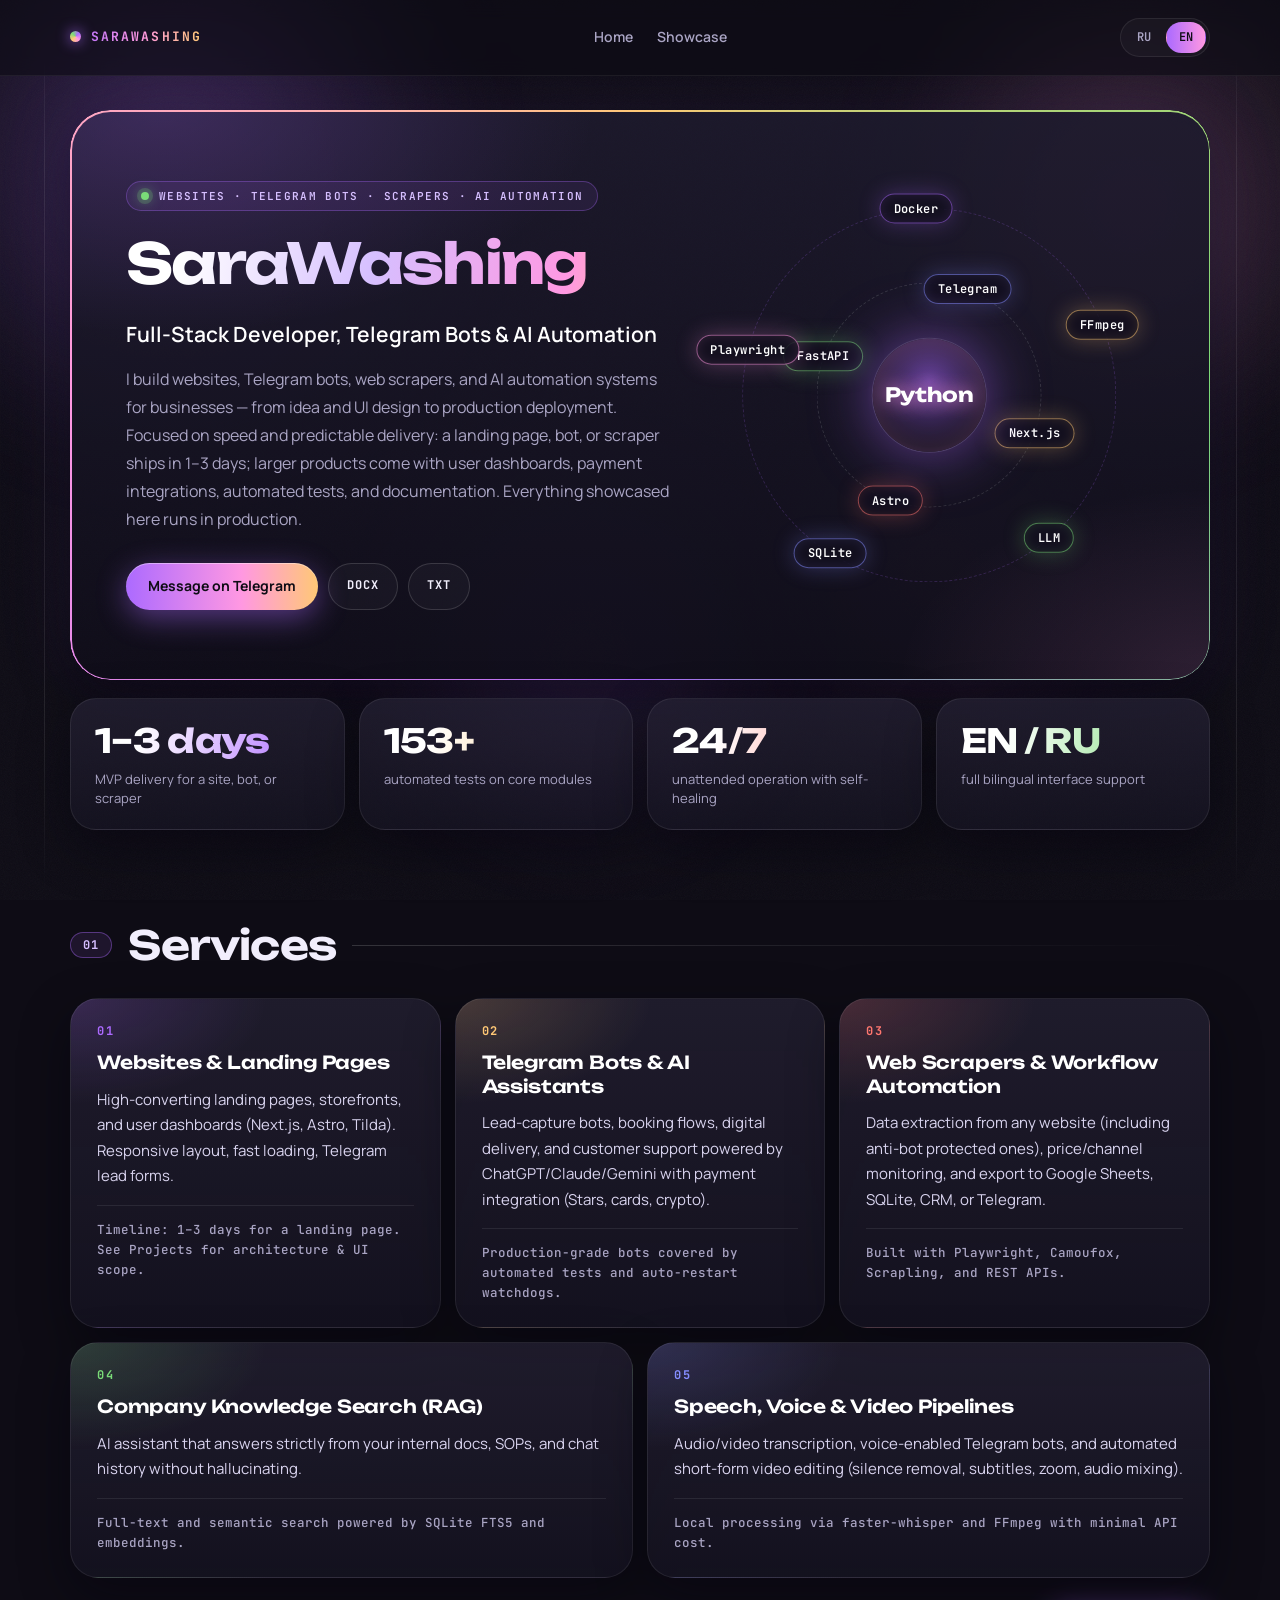
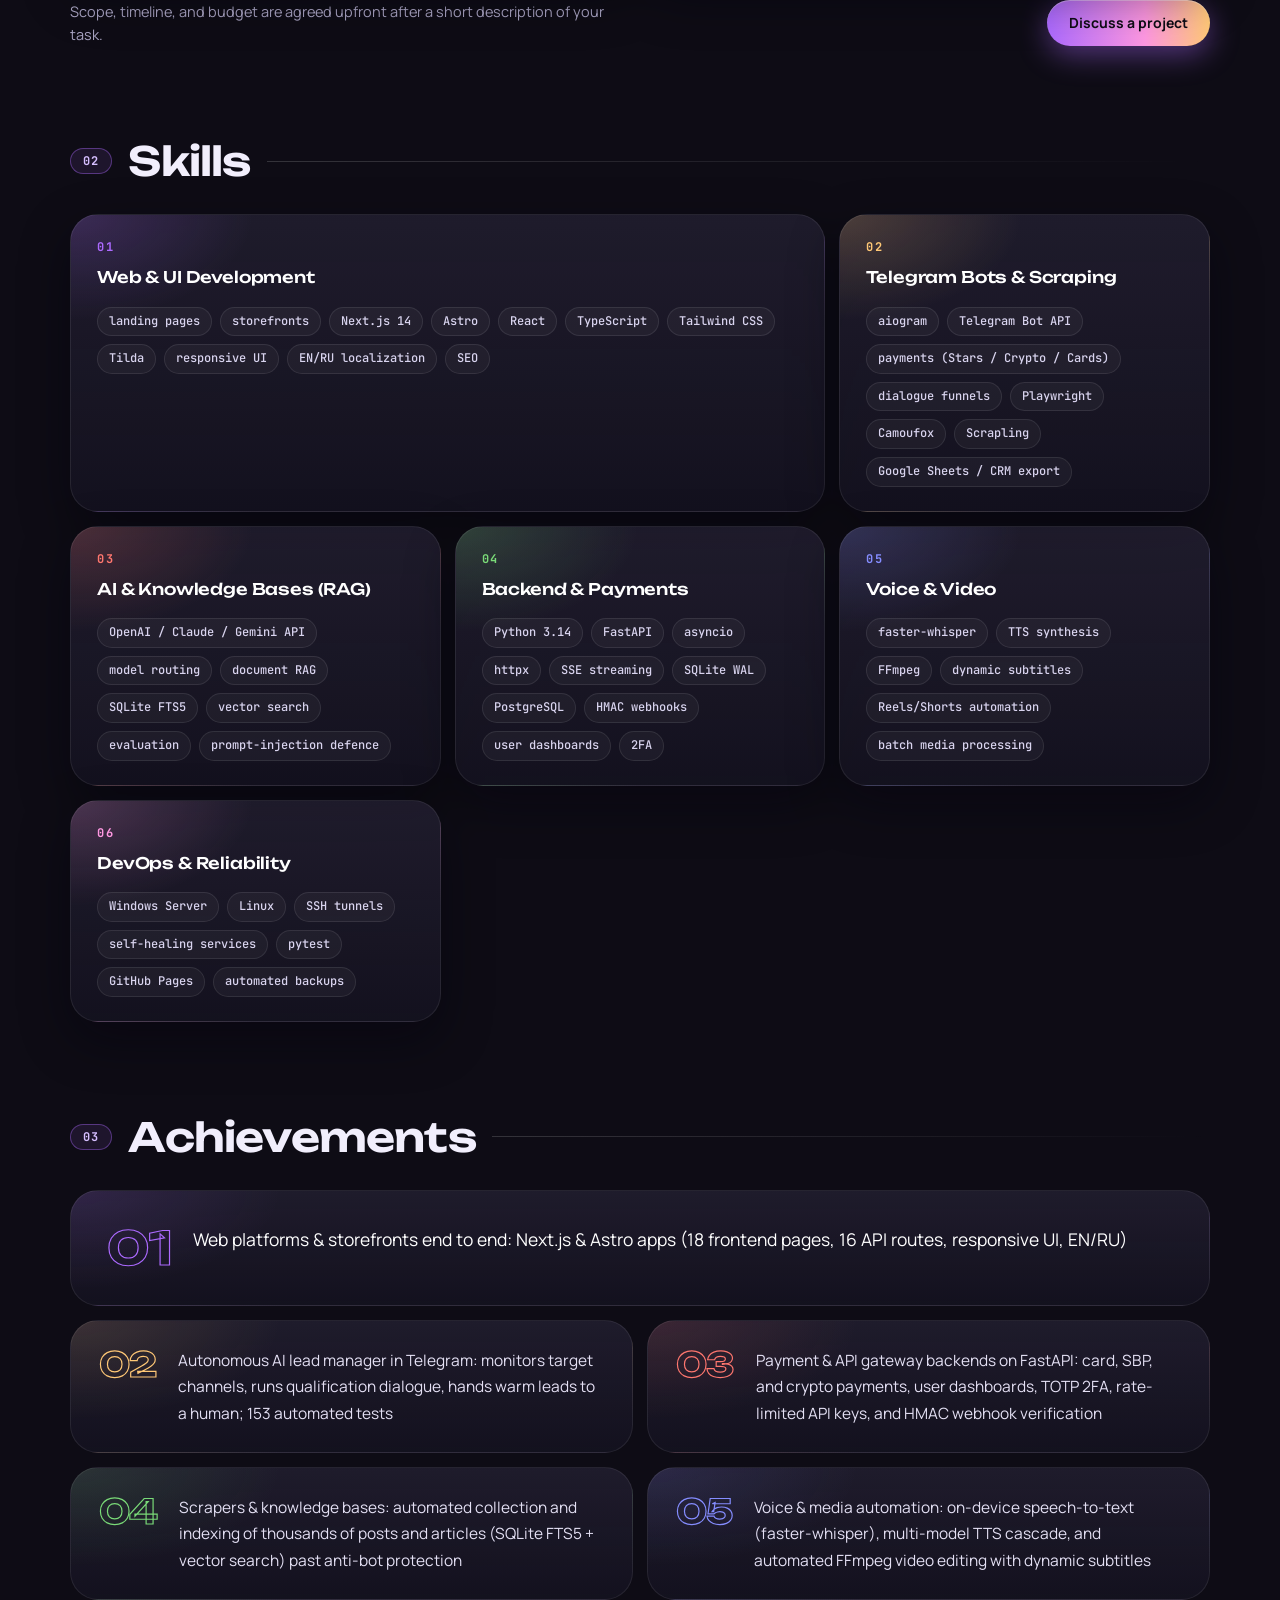
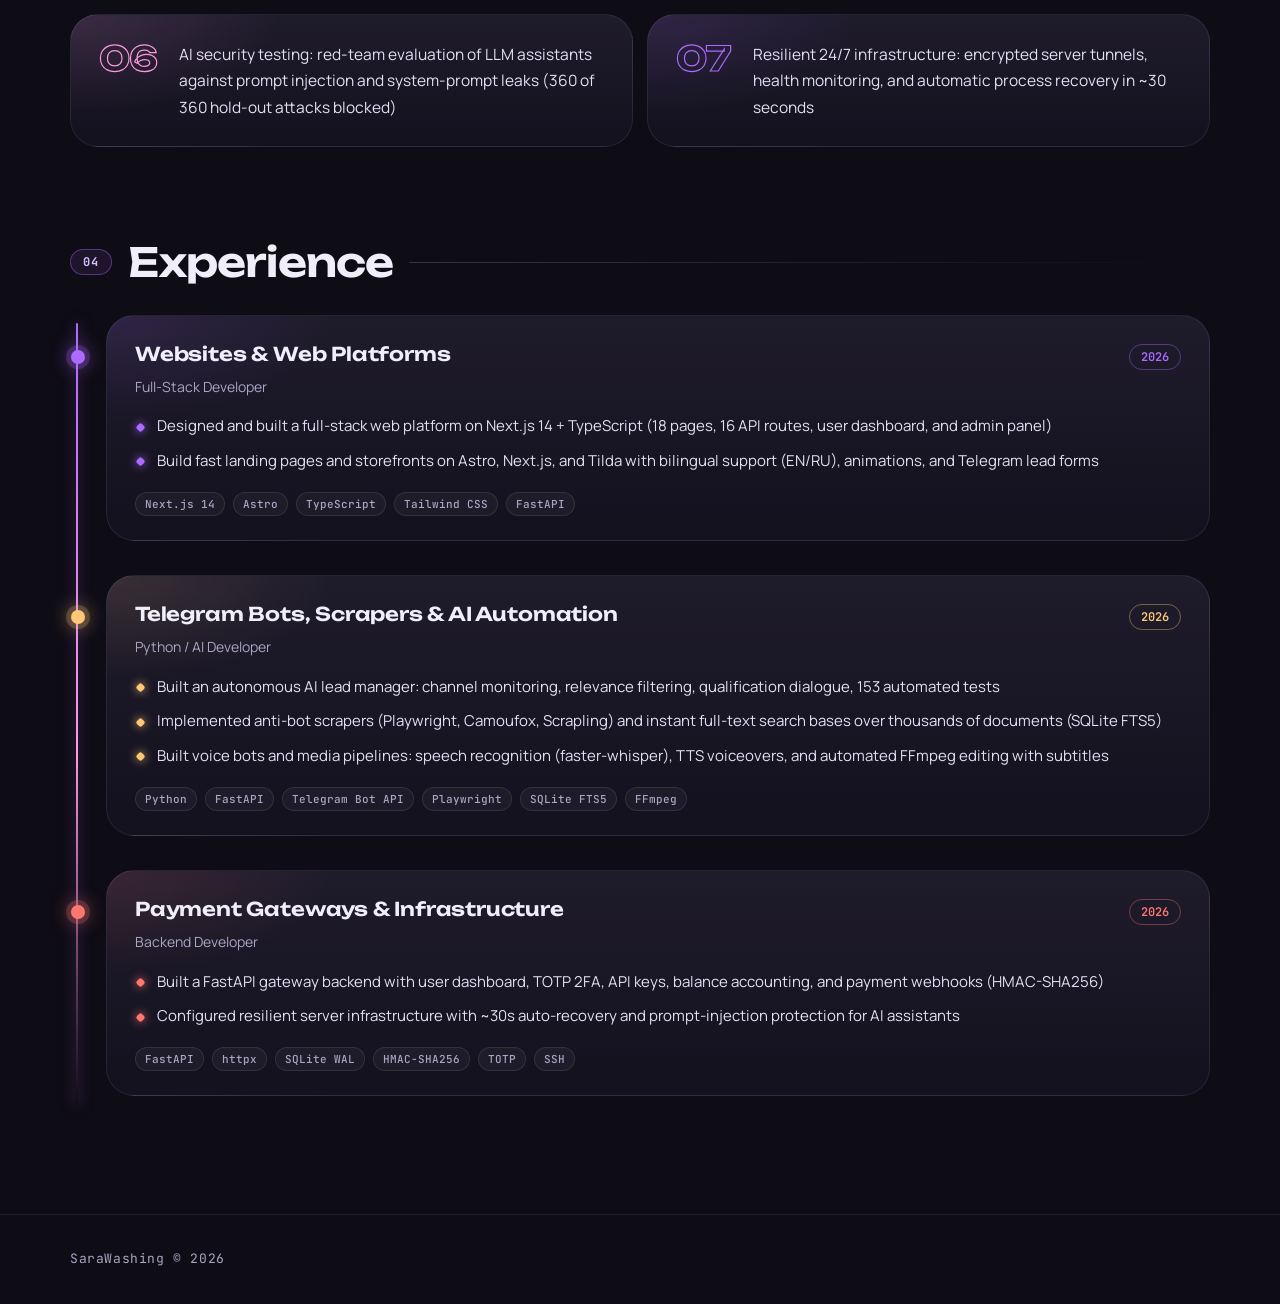
==== commit 7fa84552: "Repackage portfolio for client-friendly freelance & AI automation services" ====
--- a/en/index.html
+++ b/en/index.html
@@ -1,7 +1,7 @@
-<!DOCTYPE html><html lang="en" data-base="/portfolio"><head><meta charset="utf-8"><meta name="viewport" content="width=device-width, initial-scale=1"><title>SaraWashing — Architect of Autonomous AI Systems</title><meta name="description" content="I build not separate scripts but a living system around AI. It has a director that runs a dozen working agent sessions, a memory that loses nothing, a router that picks the model and thinking depth for every step, and my own servers where all of it runs unattended. Everything shown here runs in production, across three machines and a phone. I take a task end to end, from research and architecture to tests, deployment and post-launch monitoring. For me 'done' means run, deliberately broken and shown in a log. An idea that failed an honest check gets closed, not fitted to the result.
-"><link rel="canonical" href="https://sarawashing.github.io/portfolio/en/"><link rel="icon" type="image/svg+xml" href="/portfolio/favicon.svg"><link rel="alternate icon" href="/portfolio/favicon.ico"><link rel="alternate" hreflang="ru" href="https://sarawashing.github.io/portfolio/"><link rel="alternate" hreflang="en" href="https://sarawashing.github.io/portfolio/en"><link rel="alternate" hreflang="x-default" href="https://sarawashing.github.io/portfolio/"><script type="application/ld+json">{"@context":"https://schema.org","@type":"Person","url":"https://sarawashing.github.io/portfolio/en/","image":"https://sarawashing.github.io/portfolio/media/og-image-en.png","name":"SaraWashing","jobTitle":"Architect of Autonomous AI Systems — manager agents, memory, model routing, bots, infrastructure","description":"I build not separate scripts but a living system around AI. It has a director that runs a dozen working agent sessions, a memory that loses nothing, a router that picks the model and thinking depth for every step, and my own servers where all of it runs unattended. Everything shown here runs in production, across three machines and a phone. I take a task end to end, from research and architecture to tests, deployment and post-launch monitoring. For me 'done' means run, deliberately broken and shown in a log. An idea that failed an honest check gets closed, not fitted to the result.\n","sameAs":["https://t.me/SaraWashing"],"knowsAbout":["session-manager agent","queues and slots by free memory","idle nudger driven by a plan","model rotation with no vendor lock-in","swarm and pipeline schemes","acceptance on facts instead of an agent's word","LLM gateways","model ladders by price per result","reasoning-level control","cache and cost accounting","answer-quality evaluation","red team against my own AI","RAG","SQLite FTS5","vector search","link graph","decision feeds","archives of large sources","embedding caches","Telegram bots and clients","dialogue funnels","scraping past protection","Playwright","Camoufox","Scrapling","video generation and clipping","on-device speech recognition","speech synthesis with a model cascade and offline fallback","voice Telegram bots","batch transcribers for video lessons","Python 3.14","FastAPI","asyncio","httpx","SSE streaming","SQLite WAL","HMAC webhooks","user dashboards","TOTP 2FA","landing pages and storefronts","Astro","Next.js","Tailwind CSS","responsive layouts","scroll-driven animation","bilingual sites","user dashboards","SEO and social previews","GitHub Pages deployment","offer and legal pages","Nomad","SSH tunnels","Windows Server","rooted Android","Task Scheduler","self-healing services","backups with integrity checks","protecting my own servers","key-only login","quarantine of external data","append-only journal","confirmation of dangerous actions","prompt-injection defence","MetaTrader 5","walk-forward and CPCV","blind validation","risk management","Monte Carlo simulation","prop platform risk engine","live exchange runner"]}</script><!-- Open Graph --><meta property="og:type" content="website"><meta property="og:url" content="https://sarawashing.github.io/portfolio/en/"><meta property="og:title" content="SaraWashing — Architect of Autonomous AI Systems"><meta property="og:description" content="I build not separate scripts but a living system around AI. It has a director that runs a dozen working agent sessions, a memory that loses nothing, a router that picks the model and thinking depth for every step, and my own servers where all of it runs unattended. Everything shown here runs in production, across three machines and a phone. I take a task end to end, from research and architecture to tests, deployment and post-launch monitoring. For me 'done' means run, deliberately broken and shown in a log. An idea that failed an honest check gets closed, not fitted to the result.
-"><meta property="og:image" content="https://sarawashing.github.io/portfolio/media/og-image-en.png"><meta property="og:locale" content="en_US"><!-- Twitter Card --><meta name="twitter:card" content="summary_large_image"><meta name="twitter:title" content="SaraWashing — Architect of Autonomous AI Systems"><meta name="twitter:description" content="I build not separate scripts but a living system around AI. It has a director that runs a dozen working agent sessions, a memory that loses nothing, a router that picks the model and thinking depth for every step, and my own servers where all of it runs unattended. Everything shown here runs in production, across three machines and a phone. I take a task end to end, from research and architecture to tests, deployment and post-launch monitoring. For me 'done' means run, deliberately broken and shown in a log. An idea that failed an honest check gets closed, not fitted to the result.
-"><meta name="twitter:image" content="https://sarawashing.github.io/portfolio/media/og-image-en.png"><script>
+<!DOCTYPE html><html lang="en" data-base><head><meta charset="utf-8"><meta name="viewport" content="width=device-width, initial-scale=1"><title>SaraWashing — Full-Stack Developer, Telegram Bots &amp; AI Automation</title><meta name="description" content="I build websites, Telegram bots, web scrapers, and AI automation systems for businesses — from idea and UI design to production deployment. Focused on speed and predictable delivery: a landing page, bot, or scraper ships in 1–3 days; larger products come with user dashboards, payment integrations, automated tests, and documentation. Everything showcased here runs in production.
+"><link rel="canonical" href="http://localhost:4321/en/"><link rel="icon" type="image/svg+xml" href="/favicon.svg"><link rel="alternate icon" href="/favicon.ico"><link rel="alternate" hreflang="ru" href="http://localhost:4321/"><link rel="alternate" hreflang="en" href="http://localhost:4321/en"><link rel="alternate" hreflang="x-default" href="http://localhost:4321/"><script type="application/ld+json">{"@context":"https://schema.org","@type":"Person","url":"http://localhost:4321/en/","image":"http://localhost:4321/media/og-image-en.png","name":"SaraWashing","jobTitle":"Full-Stack Developer, Telegram Bots & AI Automation","description":"I build websites, Telegram bots, web scrapers, and AI automation systems for businesses — from idea and UI design to production deployment. Focused on speed and predictable delivery: a landing page, bot, or scraper ships in 1–3 days; larger products come with user dashboards, payment integrations, automated tests, and documentation. Everything showcased here runs in production.\n","sameAs":["https://t.me/SaraWashing"],"knowsAbout":["landing pages","storefronts","Next.js 14","Astro","React","TypeScript","Tailwind CSS","Tilda","responsive UI","EN/RU localization","SEO","aiogram","Telegram Bot API","payments (Stars / Crypto / Cards)","dialogue funnels","Playwright","Camoufox","Scrapling","Google Sheets / CRM export","OpenAI / Claude / Gemini API","model routing","document RAG","SQLite FTS5","vector search","evaluation","prompt-injection defence","Python 3.14","FastAPI","asyncio","httpx","SSE streaming","SQLite WAL","PostgreSQL","HMAC webhooks","user dashboards","2FA","faster-whisper","TTS synthesis","FFmpeg","dynamic subtitles","Reels/Shorts automation","batch media processing","Windows Server","Linux","SSH tunnels","self-healing services","pytest","GitHub Pages","automated backups"]}</script><!-- Open Graph --><meta property="og:type" content="website"><meta property="og:url" content="http://localhost:4321/en/"><meta property="og:title" content="SaraWashing — Full-Stack Developer, Telegram Bots &amp; AI Automation"><meta property="og:description" content="I build websites, Telegram bots, web scrapers, and AI automation systems for businesses — from idea and UI design to production deployment. Focused on speed and predictable delivery: a landing page, bot, or scraper ships in 1–3 days; larger products come with user dashboards, payment integrations, automated tests, and documentation. Everything showcased here runs in production.
+"><meta property="og:image" content="http://localhost:4321/media/og-image-en.png"><meta property="og:locale" content="en_US"><!-- Twitter Card --><meta name="twitter:card" content="summary_large_image"><meta name="twitter:title" content="SaraWashing — Full-Stack Developer, Telegram Bots &amp; AI Automation"><meta name="twitter:description" content="I build websites, Telegram bots, web scrapers, and AI automation systems for businesses — from idea and UI design to production deployment. Focused on speed and predictable delivery: a landing page, bot, or scraper ships in 1–3 days; larger products come with user dashboards, payment integrations, automated tests, and documentation. Everything showcased here runs in production.
+"><meta name="twitter:image" content="http://localhost:4321/media/og-image-en.png"><script>
       document.documentElement.classList.add('js');
       const params = new URLSearchParams(window.location.search);
       const theme = params.get('theme');
@@ -14,5 +14,5 @@
           document.head.appendChild(link);
         });
       }
-    </script><link rel="stylesheet" href="/portfolio/_astro/Layout.B2b12Uva.css"></head><body><div class="bg" aria-hidden="true" data-astro-cid-3h6ga2kf><div class="orb orb--1" data-astro-cid-3h6ga2kf></div><div class="orb orb--2" data-astro-cid-3h6ga2kf></div><div class="orb orb--3" data-astro-cid-3h6ga2kf></div><div class="orb orb--4" data-astro-cid-3h6ga2kf></div><div class="noise" data-astro-cid-3h6ga2kf></div></div><div class="rails" aria-hidden="true"><i></i><i></i></div><header class="header"><div class="container header__row"><a class="brand" href="/portfolio/en"><span class="brand__mark"></span>SaraWashing</a><nav class="nav"><a href="/portfolio/en">Home</a><a href="/portfolio/showcase/en">Showcase</a></nav><div class="lang"><a class href="/portfolio/">RU</a><a class="active" href="/portfolio/en">EN</a></div></div></header><main><section class="container home"><div class="hero2 glow reveal"><div class="hero2__text"><div class="eyebrow"><span class="eyebrow__dot"></span>Autonomous AI systems · Websites · Bots · Infrastructure</div><h1 class="hero2__name">SaraWashing</h1><p class="hero2__title">Architect of Autonomous AI Systems — manager agents, memory, model routing, bots, infrastructure</p><p class="hero2__summary">I build not separate scripts but a living system around AI. It has a director that runs a dozen working agent sessions, a memory that loses nothing, a router that picks the model and thinking depth for every step, and my own servers where all of it runs unattended. Everything shown here runs in production, across three machines and a phone. I take a task end to end, from research and architecture to tests, deployment and post-launch monitoring. For me &#39;done&#39; means run, deliberately broken and shown in a log. An idea that failed an honest check gets closed, not fitted to the result.
-</p><div class="hero2__cta"><a class="btn btn--glow" href="https://t.me/SaraWashing" target="_blank" rel="noopener">Telegram</a><a class="btn btn--ghost btn--mono" href="/portfolio/downloads/resume_en.docx" download aria-label="Resume DOCX">DOCX</a><a class="btn btn--ghost btn--mono" href="/portfolio/downloads/resume_en.txt" download aria-label="Resume plain text">TXT</a></div></div><div class="orbit" aria-hidden="true"><div class="orbit__ring orbit__ring--1"></div><div class="orbit__ring orbit__ring--2"></div><div class="orbit__spin orbit__spin--1"><div class="orbit__node" style="--a:20deg;--r:var(--r1)"><div class="orbit__fix"><span class="orbit__chip orbit__chip--amber">Jev</span></div></div><div class="orbit__node" style="--a:110deg;--r:var(--r1)"><div class="orbit__fix"><span class="orbit__chip orbit__chip--coral">Mycelium</span></div></div><div class="orbit__node" style="--a:200deg;--r:var(--r1)"><div class="orbit__fix"><span class="orbit__chip orbit__chip--green">Swarm</span></div></div><div class="orbit__node" style="--a:290deg;--r:var(--r1)"><div class="orbit__fix"><span class="orbit__chip orbit__chip--peri">Gateway</span></div></div></div><div class="orbit__spin orbit__spin--2"><div class="orbit__node" style="--a:50deg;--r:var(--r2)"><div class="orbit__fix"><span class="orbit__chip orbit__chip--green">Bots</span></div></div><div class="orbit__node" style="--a:122deg;--r:var(--r2)"><div class="orbit__fix"><span class="orbit__chip orbit__chip--peri">Voice</span></div></div><div class="orbit__node" style="--a:194deg;--r:var(--r2)"><div class="orbit__fix"><span class="orbit__chip orbit__chip--pink">Websites</span></div></div><div class="orbit__node" style="--a:266deg;--r:var(--r2)"><div class="orbit__fix"><span class="orbit__chip orbit__chip--violet">Defence</span></div></div><div class="orbit__node" style="--a:338deg;--r:var(--r2)"><div class="orbit__fix"><span class="orbit__chip orbit__chip--amber">Trading</span></div></div></div><div class="orbit__core"><span>Mika</span></div></div></div><div class="stats reveal"><div class="stat glow stat--violet"><div class="stat__value">29,148</div><div class="stat__label">notes in the shared memory of 42 projects</div></div><div class="stat glow stat--amber"><div class="stat__value">43% → 80–88%</div><div class="stat__label">swarm task success after the model ladder</div></div><div class="stat glow stat--coral"><div class="stat__value">500+</div><div class="stat__label">automated tests behind Mika&#39;s Headquarters</div></div><div class="stat glow stat--green"><div class="stat__value">0</div><div class="stat__label">ports open to the outside</div></div></div><section class="block reveal" id="services"><div class="block__head"><span class="block__num">01</span><h2 class="block__title">Services</h2></div><div class="services"><article class="service glow tile--violet"><div class="tile__idx">01</div><h3 class="service__title">Telegram bots and an AI lead manager</h3><p class="service__text">The bot talks to a client, collects the request and hands it to a person. It runs unattended and restarts itself if the process dies.</p><p class="service__proof">My lead manager is covered by 153 automated tests.</p></article><article class="service glow tile--amber"><div class="tile__idx">02</div><h3 class="service__title">Websites, end to end</h3><p class="service__text">A landing page, storefront or user dashboard. Design, layout, two languages, publishing online.</p><p class="service__proof">Examples: a studio site, a prop platform storefront, this portfolio.</p></article><article class="service glow tile--coral"><div class="tile__idx">03</div><h3 class="service__title">Speech recognition and voice</h3><p class="service__text">Transcripts of meetings, lessons and voice messages, voice features for a bot.</p><p class="service__proof">Runs on my own hardware, no paid APIs.</p></article><article class="service glow tile--green"><div class="tile__idx">04</div><h3 class="service__title">Search over company knowledge</h3><p class="service__text">The agent finds what it needs in your documents and chats instead of making an answer up.</p><p class="service__proof">Built on my Mycelium: semantic and full-text search over the shared memory of my projects.</p></article><article class="service glow tile--peri"><div class="tile__idx">05</div><h3 class="service__title">Security check for AI bots</h3><p class="service__text">I attack your bot the way an intruder would, trying to swap its instructions and pull out hidden text. I show where it breaks.</p><p class="service__proof">The method is worked out on my own systems, where the defence is tested daily.</p></article></div><div class="services__foot"><p class="services__note">Scope and timing are agreed after you describe the task. I take only what I have already done myself.</p><a class="btn btn--glow" href="https://t.me/SaraWashing" target="_blank" rel="noopener">Describe your task</a></div></section><section class="block reveal"><div class="block__head"><span class="block__num">02</span><h2 class="block__title">Skills</h2></div><div class="bento"><article class="tile glow tile--violet tile--wide"><div class="tile__idx">01</div><h3 class="tile__title">Autonomous systems and orchestration</h3><ul class="chips"><li class="chip">session-manager agent</li><li class="chip">queues and slots by free memory</li><li class="chip">idle nudger driven by a plan</li><li class="chip">model rotation with no vendor lock-in</li><li class="chip">swarm and pipeline schemes</li><li class="chip">acceptance on facts instead of an agent&#39;s word</li></ul></article><article class="tile glow tile--amber "><div class="tile__idx">02</div><h3 class="tile__title">AI and model routing</h3><ul class="chips"><li class="chip">LLM gateways</li><li class="chip">model ladders by price per result</li><li class="chip">reasoning-level control</li><li class="chip">cache and cost accounting</li><li class="chip">answer-quality evaluation</li><li class="chip">red team against my own AI</li></ul></article><article class="tile glow tile--coral "><div class="tile__idx">03</div><h3 class="tile__title">Memory and knowledge</h3><ul class="chips"><li class="chip">RAG</li><li class="chip">SQLite FTS5</li><li class="chip">vector search</li><li class="chip">link graph</li><li class="chip">decision feeds</li><li class="chip">archives of large sources</li><li class="chip">embedding caches</li></ul></article><article class="tile glow tile--green "><div class="tile__idx">04</div><h3 class="tile__title">Bots and automation</h3><ul class="chips"><li class="chip">Telegram bots and clients</li><li class="chip">dialogue funnels</li><li class="chip">scraping past protection</li><li class="chip">Playwright</li><li class="chip">Camoufox</li><li class="chip">Scrapling</li><li class="chip">video generation and clipping</li></ul></article><article class="tile glow tile--peri "><div class="tile__idx">05</div><h3 class="tile__title">Voice and speech</h3><ul class="chips"><li class="chip">on-device speech recognition</li><li class="chip">speech synthesis with a model cascade and offline fallback</li><li class="chip">voice Telegram bots</li><li class="chip">batch transcribers for video lessons</li></ul></article><article class="tile glow tile--pink "><div class="tile__idx">06</div><h3 class="tile__title">Backend and payments</h3><ul class="chips"><li class="chip">Python 3.14</li><li class="chip">FastAPI</li><li class="chip">asyncio</li><li class="chip">httpx</li><li class="chip">SSE streaming</li><li class="chip">SQLite WAL</li><li class="chip">HMAC webhooks</li><li class="chip">user dashboards</li><li class="chip">TOTP 2FA</li></ul></article><article class="tile glow tile--violet tile--wide"><div class="tile__idx">07</div><h3 class="tile__title">Website and interface development</h3><ul class="chips"><li class="chip">landing pages and storefronts</li><li class="chip">Astro</li><li class="chip">Next.js</li><li class="chip">Tailwind CSS</li><li class="chip">responsive layouts</li><li class="chip">scroll-driven animation</li><li class="chip">bilingual sites</li><li class="chip">user dashboards</li><li class="chip">SEO and social previews</li><li class="chip">GitHub Pages deployment</li><li class="chip">offer and legal pages</li></ul></article><article class="tile glow tile--amber "><div class="tile__idx">08</div><h3 class="tile__title">Infrastructure</h3><ul class="chips"><li class="chip">Nomad</li><li class="chip">SSH tunnels</li><li class="chip">Windows Server</li><li class="chip">rooted Android</li><li class="chip">Task Scheduler</li><li class="chip">self-healing services</li><li class="chip">backups with integrity checks</li></ul></article><article class="tile glow tile--coral "><div class="tile__idx">09</div><h3 class="tile__title">Security</h3><ul class="chips"><li class="chip">protecting my own servers</li><li class="chip">key-only login</li><li class="chip">quarantine of external data</li><li class="chip">append-only journal</li><li class="chip">confirmation of dangerous actions</li><li class="chip">prompt-injection defence</li></ul></article><article class="tile glow tile--green "><div class="tile__idx">10</div><h3 class="tile__title">Algorithmic trading</h3><ul class="chips"><li class="chip">MetaTrader 5</li><li class="chip">walk-forward and CPCV</li><li class="chip">blind validation</li><li class="chip">risk management</li><li class="chip">Monte Carlo simulation</li><li class="chip">prop platform risk engine</li><li class="chip">live exchange runner</li></ul></article></div></section><section class="block reveal"><div class="block__head"><span class="block__num">03</span><h2 class="block__title">Achievements</h2></div><div class="wins"><article class="win glow win--violet win--lead"><div class="win__num">01</div><p class="win__text">Mika — an AI general director: with one sentence she takes 5–10 working agent sessions under management, assigns work from the specification, accepts reports on facts and moves heavy work to a remote node; on a provider failure she switches to another model in 33 seconds; 500+ automated tests</p></article><article class="win glow win--amber "><div class="win__num">02</div><p class="win__text">Jev — choosing the model and thinking depth at every agent step; found and measured a gap where the reasoning level never reached the models</p></article><article class="win glow win--coral "><div class="win__num">03</div><p class="win__text">Mycelium — shared memory of 42 projects: 29,148 notes, 1,587 decisions in the feed, semantic and full-text search; an agent asks memory first, then invents</p></article><article class="win glow win--green "><div class="win__num">04</div><p class="win__text">An executor swarm with a model ladder raised task success from 43% to 80–88%; every other &#39;clever&#39; tweak was measured and dropped because it gave no gain</p></article><article class="win glow win--peri "><div class="win__num">05</div><p class="win__text">Paid API gateway to models with a dashboard, 2FA, limited keys and webhook signature checks; found and removed the cause of false channel locks</p></article><article class="win glow win--pink "><div class="win__num">06</div><p class="win__text">Website development end to end: a studio site with scroll-driven animation, a storefront and dashboard for the prop platform, a public gateway site with a self-refreshing model catalogue, and this bilingual portfolio</p></article><article class="win glow win--violet "><div class="win__num">07</div><p class="win__text">Autonomous AI lead manager: dialogues, funnel, hand-off to a human; 153 automated tests</p></article><article class="win glow win--amber "><div class="win__num">08</div><p class="win__text">A prop trading firm platform from storefront to risk engine; economics checked with Monte Carlo simulations</p></article><article class="win glow win--coral "><div class="win__num">09</div><p class="win__text">A daily sparring of my defence against an AI red team; 360 of 360 attacks repelled on a hold-out set</p></article><article class="win glow win--green "><div class="win__num">10</div><p class="win__text">Three machines and a phone on one network: heavy work moves to a node over encrypted tunnels, zero ports open to the outside</p></article><article class="win glow win--peri "><div class="win__num">11</div><p class="win__text">Honest trading research with documented rejections of strategies that failed a blind check</p></article></div></section><section class="block reveal"><div class="block__head"><span class="block__num">04</span><h2 class="block__title">Experience</h2></div><div class="timeline"><article class="step glow step--violet"><span class="step__dot"></span><div class="step__top"><h3 class="step__company">Mika, Jev and the autonomous development loop</h3><span class="step__period">2026</span></div><div class="step__role">Architect and developer</div><ul class="step__list"><li>Mika is an AI general director. She takes agent sessions under management with one sentence, keeps the roster, nudges idle ones by the open item of the plan, accepts results by tests and files, wakes the phone</li><li>The Headquarters service on the PC is her office: an event journal protected against replays, a workshop with slots, a Duty process for Telegram, automatic model-preset switching on a drop (33 seconds on a live failure)</li><li>Jev picks the model and thinking depth at every step; the gap it found (reasoning level not reaching the models) was proven with live probes, not a guess</li><li>An executor swarm: raid and cascade, the tests are the judge; the jump from 43% to 80–88% came from the model ladder, other &#39;clever&#39; tweaks were dropped by measurement</li></ul><ul class="chips chips--sm"><li class="chip">Python</li><li class="chip">SQLite WAL</li><li class="chip">MCP</li><li class="chip">Node.js</li><li class="chip">Telegram Bot API</li></ul></article><article class="step glow step--amber"><span class="step__dot"></span><div class="step__top"><h3 class="step__company">Memory and knowledge</h3><span class="step__period">2026</span></div><div class="step__role">System author</div><ul class="step__list"><li>Mycelium: a shared knowledge hub for all projects, full-text and semantic search, link graph, decision feed, dialogue archive; 42 projects, 29,148 notes</li><li>The rule &#39;ask memory first, invent second&#39; is written into the instructions and into start-of-session hook prompts</li><li>Archives of large sources: 3,278 posts, 1,943 articles and 1,249 code publications parsed and indexed (90,224 fragments)</li></ul><ul class="chips chips--sm"><li class="chip">SQLite FTS5</li><li class="chip">Python</li><li class="chip">vector search</li></ul></article><article class="step glow step--coral"><span class="step__dot"></span><div class="step__top"><h3 class="step__company">Gateways and payments</h3><span class="step__period">2026</span></div><div class="step__role">Developer and engineer</div><ul class="step__list"><li>A local routing gateway to models behind one address for all agents, catalogue sync every three hours</li><li>Found the cause of false hour-long channel locks (a 429 with Retry-After for one dead model locked the whole connection), turned the locking off, confirmed behaviour with a test</li><li>A paid gateway for outside users, card, instant bank transfer and stablecoin payments, a dashboard with 2FA and backup codes, limited API keys, webhook signature checks</li></ul><ul class="chips chips--sm"><li class="chip">FastAPI</li><li class="chip">httpx</li><li class="chip">SQLite</li><li class="chip">HMAC-SHA256</li><li class="chip">TOTP</li></ul></article><article class="step glow step--green"><span class="step__dot"></span><div class="step__top"><h3 class="step__company">Bots, requests and media</h3><span class="step__period">2026</span></div><div class="step__role">Developer</div><ul class="step__list"><li>AI lead manager: audience search, dialogue up to 6 turns, every conversation scored by automated checks, hand-off to a human</li><li>A reception bot for business requests with a daily lead scout; a service comes back about 30 seconds after its process is killed</li><li>A short-video factory: transcription, picking a complete story, subtitles, sound, double quality control, a publishing fuse</li><li>A voice stack on my own hardware, no paid APIs</li></ul><ul class="chips chips--sm"><li class="chip">Python</li><li class="chip">LLM</li><li class="chip">Telegram</li><li class="chip">Playwright</li><li class="chip">ffmpeg</li></ul></article><article class="step glow step--peri"><span class="step__dot"></span><div class="step__top"><h3 class="step__company">Sites and storefronts</h3><span class="step__period">2026</span></div><div class="step__role">Developer and designer</div><ul class="step__list"><li>A studio site on its own design system with scroll-driven animation</li><li>A storefront and trader dashboard for the prop platform on Next.js, and a public gateway site whose model catalogue refreshes itself every three hours</li><li>This portfolio on Astro, in two languages, built statically and published to GitHub Pages</li><li>Promo videos for the sites are assembled automatically</li></ul><ul class="chips chips--sm"><li class="chip">Astro</li><li class="chip">Next.js</li><li class="chip">Tailwind CSS</li><li class="chip">Python</li><li class="chip">GitHub Pages</li></ul></article><article class="step glow step--pink"><span class="step__dot"></span><div class="step__top"><h3 class="step__company">Trading and the prop platform</h3><span class="step__period">2026</span></div><div class="step__role">Researcher and architect</div><ul class="step__list"><li>A prop firm platform: storefront and dashboard on Next.js, a risk engine, MetaTrader 5 bridges, crypto payments; economics checked with Monte Carlo simulations</li><li>Validation method: train and test on separate periods, CPCV, a blind segment, weekend gaps accounted for</li><li>Documented rejections of strategies. Early break-even raised the share of winning trades from 28% to 45% but lost on the blind segment; a wide scan across 67 symbols lost out of sample</li></ul><ul class="chips chips--sm"><li class="chip">MetaTrader 5</li><li class="chip">Python</li><li class="chip">Next.js</li><li class="chip">TypeScript</li></ul></article><article class="step glow step--violet"><span class="step__dot"></span><div class="step__top"><h3 class="step__company">Security and infrastructure</h3><span class="step__period">2026</span></div><div class="step__role">Engineer</div><ul class="step__list"><li>Three machines with different roles and a rooted phone on one network; connection only through encrypted tunnels, zero ports open to the outside</li><li>A daily sparring of the defence: an AI red team attacks my security analyst, a breach is closed the same day, a repeat attack confirms it</li><li>Production server login by keys only; self-healing services with a crash test behind every &#39;fixed&#39;</li></ul><ul class="chips chips--sm"><li class="chip">Nomad</li><li class="chip">SSH</li><li class="chip">Windows Server</li><li class="chip">Android</li><li class="chip">Python</li></ul></article><article class="step glow step--amber"><span class="step__dot"></span><div class="step__top"><h3 class="step__company">Working principles</h3><span class="step__period">ongoing</span></div><div class="step__role">How I operate</div><ul class="step__list"><li>Memory first, invention second: before a task I look for what was already done and decided</li><li>Not a word without proof: &#39;done&#39; means run, deliberately broken and shown in a log</li><li>A negative result is a result: an idea that fails a blind check is closed and the reason is written down</li><li>Heavy work goes to a machine, not into a session: long processes live apart from interactive work</li></ul></article></div></section></section></main><script type="module">var e=(e,t)=>{e.querySelector(`.dropdown__trigger`)?.setAttribute(`aria-expanded`,String(t))},t=()=>{document.querySelectorAll(`.dropdown.is-open`).forEach(t=>{t.classList.remove(`is-open`),e(t,!1)})};document.querySelectorAll(`.dropdown`).forEach(n=>{let r=n.querySelector(`.dropdown__trigger`);r&&r.addEventListener(`click`,r=>{r.stopPropagation();let i=!n.classList.contains(`is-open`);t(),i&&(n.classList.add(`is-open`),e(n,!0))})}),document.addEventListener(`click`,()=>t());var n=document.querySelectorAll(`.reveal`);if(`IntersectionObserver`in window&&!matchMedia(`(prefers-reduced-motion: reduce)`).matches){let e=new IntersectionObserver(t=>{t.forEach(t=>{t.isIntersecting&&(t.target.classList.add(`is-in`),e.unobserve(t.target))})},{threshold:.08,rootMargin:`0px 0px -6% 0px`});n.forEach(t=>e.observe(t))}else n.forEach(e=>e.classList.add(`is-in`));document.addEventListener(`pointermove`,e=>{let t=e.target?.closest(`.glow, .project`);if(!t)return;let n=t.getBoundingClientRect();t.style.setProperty(`--mx`,`${e.clientX-n.left}px`),t.style.setProperty(`--my`,`${e.clientY-n.top}px`)},{passive:!0}),document.addEventListener(`keydown`,e=>{if(e.key!==`Escape`)return;let n=document.querySelector(`.dropdown.is-open .dropdown__trigger`);t(),n?.focus()});</script><footer class="footer"><div class="container footer__inner"><span><a href="https://t.me/SaraWashing" target="_blank" rel="noopener" class="footer__link">SaraWashing</a> © 2026</span><span class="footer__links"></span></div></footer></body></html>+    </script><link rel="stylesheet" href="/_astro/Layout.2L5k7GHo.css"></head><body><div class="bg" aria-hidden="true" data-astro-cid-3h6ga2kf><div class="orb orb--1" data-astro-cid-3h6ga2kf></div><div class="orb orb--2" data-astro-cid-3h6ga2kf></div><div class="orb orb--3" data-astro-cid-3h6ga2kf></div><div class="orb orb--4" data-astro-cid-3h6ga2kf></div><div class="noise" data-astro-cid-3h6ga2kf></div></div><div class="rails" aria-hidden="true"><i></i><i></i></div><header class="header"><div class="container header__row"><a class="brand" href="/en"><span class="brand__mark"></span>SaraWashing</a><nav class="nav"><a href="/en">Home</a><a href="/showcase/en">Showcase</a></nav><div class="lang"><a class href="/">RU</a><a class="active" href="/en">EN</a></div></div></header><main><section class="container home"><div class="hero2 glow reveal"><div class="hero2__text"><div class="eyebrow"><span class="eyebrow__dot"></span>Websites · Telegram Bots · Scrapers · AI Automation</div><h1 class="hero2__name">SaraWashing</h1><p class="hero2__title">Full-Stack Developer, Telegram Bots &amp; AI Automation</p><p class="hero2__summary">I build websites, Telegram bots, web scrapers, and AI automation systems for businesses — from idea and UI design to production deployment. Focused on speed and predictable delivery: a landing page, bot, or scraper ships in 1–3 days; larger products come with user dashboards, payment integrations, automated tests, and documentation. Everything showcased here runs in production.
+</p><div class="hero2__cta"><a class="btn btn--glow" href="https://t.me/SaraWashing" target="_blank" rel="noopener">Message on Telegram</a><a class="btn btn--ghost btn--mono" href="/downloads/resume_en.docx" download aria-label="Resume DOCX">DOCX</a><a class="btn btn--ghost btn--mono" href="/downloads/resume_en.txt" download aria-label="Resume plain text">TXT</a></div></div><div class="orbit" aria-hidden="true"><div class="orbit__ring orbit__ring--1"></div><div class="orbit__ring orbit__ring--2"></div><div class="orbit__spin orbit__spin--1"><div class="orbit__node" style="--a:20deg;--r:var(--r1)"><div class="orbit__fix"><span class="orbit__chip orbit__chip--amber">Next.js</span></div></div><div class="orbit__node" style="--a:110deg;--r:var(--r1)"><div class="orbit__fix"><span class="orbit__chip orbit__chip--coral">Astro</span></div></div><div class="orbit__node" style="--a:200deg;--r:var(--r1)"><div class="orbit__fix"><span class="orbit__chip orbit__chip--green">FastAPI</span></div></div><div class="orbit__node" style="--a:290deg;--r:var(--r1)"><div class="orbit__fix"><span class="orbit__chip orbit__chip--peri">Telegram</span></div></div></div><div class="orbit__spin orbit__spin--2"><div class="orbit__node" style="--a:50deg;--r:var(--r2)"><div class="orbit__fix"><span class="orbit__chip orbit__chip--green">LLM</span></div></div><div class="orbit__node" style="--a:122deg;--r:var(--r2)"><div class="orbit__fix"><span class="orbit__chip orbit__chip--peri">SQLite</span></div></div><div class="orbit__node" style="--a:194deg;--r:var(--r2)"><div class="orbit__fix"><span class="orbit__chip orbit__chip--pink">Playwright</span></div></div><div class="orbit__node" style="--a:266deg;--r:var(--r2)"><div class="orbit__fix"><span class="orbit__chip orbit__chip--violet">Docker</span></div></div><div class="orbit__node" style="--a:338deg;--r:var(--r2)"><div class="orbit__fix"><span class="orbit__chip orbit__chip--amber">FFmpeg</span></div></div></div><div class="orbit__core"><span>Python</span></div></div></div><div class="stats reveal"><div class="stat glow stat--violet"><div class="stat__value">1–3 days</div><div class="stat__label">MVP delivery for a site, bot, or scraper</div></div><div class="stat glow stat--amber"><div class="stat__value">153+</div><div class="stat__label">automated tests on core modules</div></div><div class="stat glow stat--coral"><div class="stat__value">24/7</div><div class="stat__label">unattended operation with self-healing</div></div><div class="stat glow stat--green"><div class="stat__value">EN / RU</div><div class="stat__label">full bilingual interface support</div></div></div><section class="block reveal" id="services"><div class="block__head"><span class="block__num">01</span><h2 class="block__title">Services</h2></div><div class="services"><article class="service glow tile--violet"><div class="tile__idx">01</div><h3 class="service__title">Websites &amp; Landing Pages</h3><p class="service__text">High-converting landing pages, storefronts, and user dashboards (Next.js, Astro, Tilda). Responsive layout, fast loading, Telegram lead forms.</p><p class="service__proof">Timeline: 1–3 days for a landing page. See Projects for architecture &amp; UI scope.</p></article><article class="service glow tile--amber"><div class="tile__idx">02</div><h3 class="service__title">Telegram Bots &amp; AI Assistants</h3><p class="service__text">Lead-capture bots, booking flows, digital delivery, and customer support powered by ChatGPT/Claude/Gemini with payment integration (Stars, cards, crypto).</p><p class="service__proof">Production-grade bots covered by automated tests and auto-restart watchdogs.</p></article><article class="service glow tile--coral"><div class="tile__idx">03</div><h3 class="service__title">Web Scrapers &amp; Workflow Automation</h3><p class="service__text">Data extraction from any website (including anti-bot protected ones), price/channel monitoring, and export to Google Sheets, SQLite, CRM, or Telegram.</p><p class="service__proof">Built with Playwright, Camoufox, Scrapling, and REST APIs.</p></article><article class="service glow tile--green"><div class="tile__idx">04</div><h3 class="service__title">Company Knowledge Search (RAG)</h3><p class="service__text">AI assistant that answers strictly from your internal docs, SOPs, and chat history without hallucinating.</p><p class="service__proof">Full-text and semantic search powered by SQLite FTS5 and embeddings.</p></article><article class="service glow tile--peri"><div class="tile__idx">05</div><h3 class="service__title">Speech, Voice &amp; Video Pipelines</h3><p class="service__text">Audio/video transcription, voice-enabled Telegram bots, and automated short-form video editing (silence removal, subtitles, zoom, audio mixing).</p><p class="service__proof">Local processing via faster-whisper and FFmpeg with minimal API cost.</p></article></div><div class="services__foot"><p class="services__note">Scope, timeline, and budget are agreed upfront after a short description of your task.</p><a class="btn btn--glow" href="https://t.me/SaraWashing" target="_blank" rel="noopener">Discuss a project</a></div></section><section class="block reveal"><div class="block__head"><span class="block__num">02</span><h2 class="block__title">Skills</h2></div><div class="bento"><article class="tile glow tile--violet tile--wide"><div class="tile__idx">01</div><h3 class="tile__title">Web &amp; UI Development</h3><ul class="chips"><li class="chip">landing pages</li><li class="chip">storefronts</li><li class="chip">Next.js 14</li><li class="chip">Astro</li><li class="chip">React</li><li class="chip">TypeScript</li><li class="chip">Tailwind CSS</li><li class="chip">Tilda</li><li class="chip">responsive UI</li><li class="chip">EN/RU localization</li><li class="chip">SEO</li></ul></article><article class="tile glow tile--amber "><div class="tile__idx">02</div><h3 class="tile__title">Telegram Bots &amp; Scraping</h3><ul class="chips"><li class="chip">aiogram</li><li class="chip">Telegram Bot API</li><li class="chip">payments (Stars / Crypto / Cards)</li><li class="chip">dialogue funnels</li><li class="chip">Playwright</li><li class="chip">Camoufox</li><li class="chip">Scrapling</li><li class="chip">Google Sheets / CRM export</li></ul></article><article class="tile glow tile--coral "><div class="tile__idx">03</div><h3 class="tile__title">AI &amp; Knowledge Bases (RAG)</h3><ul class="chips"><li class="chip">OpenAI / Claude / Gemini API</li><li class="chip">model routing</li><li class="chip">document RAG</li><li class="chip">SQLite FTS5</li><li class="chip">vector search</li><li class="chip">evaluation</li><li class="chip">prompt-injection defence</li></ul></article><article class="tile glow tile--green "><div class="tile__idx">04</div><h3 class="tile__title">Backend &amp; Payments</h3><ul class="chips"><li class="chip">Python 3.14</li><li class="chip">FastAPI</li><li class="chip">asyncio</li><li class="chip">httpx</li><li class="chip">SSE streaming</li><li class="chip">SQLite WAL</li><li class="chip">PostgreSQL</li><li class="chip">HMAC webhooks</li><li class="chip">user dashboards</li><li class="chip">2FA</li></ul></article><article class="tile glow tile--peri "><div class="tile__idx">05</div><h3 class="tile__title">Voice &amp; Video</h3><ul class="chips"><li class="chip">faster-whisper</li><li class="chip">TTS synthesis</li><li class="chip">FFmpeg</li><li class="chip">dynamic subtitles</li><li class="chip">Reels/Shorts automation</li><li class="chip">batch media processing</li></ul></article><article class="tile glow tile--pink "><div class="tile__idx">06</div><h3 class="tile__title">DevOps &amp; Reliability</h3><ul class="chips"><li class="chip">Windows Server</li><li class="chip">Linux</li><li class="chip">SSH tunnels</li><li class="chip">self-healing services</li><li class="chip">pytest</li><li class="chip">GitHub Pages</li><li class="chip">automated backups</li></ul></article></div></section><section class="block reveal"><div class="block__head"><span class="block__num">03</span><h2 class="block__title">Achievements</h2></div><div class="wins"><article class="win glow win--violet win--lead"><div class="win__num">01</div><p class="win__text">Web platforms &amp; storefronts end to end: Next.js &amp; Astro apps (18 frontend pages, 16 API routes, responsive UI, EN/RU)</p></article><article class="win glow win--amber "><div class="win__num">02</div><p class="win__text">Autonomous AI lead manager in Telegram: monitors target channels, runs qualification dialogue, hands warm leads to a human; 153 automated tests</p></article><article class="win glow win--coral "><div class="win__num">03</div><p class="win__text">Payment &amp; API gateway backends on FastAPI: card, SBP, and crypto payments, user dashboards, TOTP 2FA, rate-limited API keys, and HMAC webhook verification</p></article><article class="win glow win--green "><div class="win__num">04</div><p class="win__text">Scrapers &amp; knowledge bases: automated collection and indexing of thousands of posts and articles (SQLite FTS5 + vector search) past anti-bot protection</p></article><article class="win glow win--peri "><div class="win__num">05</div><p class="win__text">Voice &amp; media automation: on-device speech-to-text (faster-whisper), multi-model TTS cascade, and automated FFmpeg video editing with dynamic subtitles</p></article><article class="win glow win--pink "><div class="win__num">06</div><p class="win__text">AI security testing: red-team evaluation of LLM assistants against prompt injection and system-prompt leaks (360 of 360 hold-out attacks blocked)</p></article><article class="win glow win--violet "><div class="win__num">07</div><p class="win__text">Resilient 24/7 infrastructure: encrypted server tunnels, health monitoring, and automatic process recovery in ~30 seconds</p></article></div></section><section class="block reveal"><div class="block__head"><span class="block__num">04</span><h2 class="block__title">Experience</h2></div><div class="timeline"><article class="step glow step--violet"><span class="step__dot"></span><div class="step__top"><h3 class="step__company">Websites &amp; Web Platforms</h3><span class="step__period">2026</span></div><div class="step__role">Full-Stack Developer</div><ul class="step__list"><li>Designed and built a full-stack web platform on Next.js 14 + TypeScript (18 pages, 16 API routes, user dashboard, and admin panel)</li><li>Build fast landing pages and storefronts on Astro, Next.js, and Tilda with bilingual support (EN/RU), animations, and Telegram lead forms</li></ul><ul class="chips chips--sm"><li class="chip">Next.js 14</li><li class="chip">Astro</li><li class="chip">TypeScript</li><li class="chip">Tailwind CSS</li><li class="chip">FastAPI</li></ul></article><article class="step glow step--amber"><span class="step__dot"></span><div class="step__top"><h3 class="step__company">Telegram Bots, Scrapers &amp; AI Automation</h3><span class="step__period">2026</span></div><div class="step__role">Python / AI Developer</div><ul class="step__list"><li>Built an autonomous AI lead manager: channel monitoring, relevance filtering, qualification dialogue, 153 automated tests</li><li>Implemented anti-bot scrapers (Playwright, Camoufox, Scrapling) and instant full-text search bases over thousands of documents (SQLite FTS5)</li><li>Built voice bots and media pipelines: speech recognition (faster-whisper), TTS voiceovers, and automated FFmpeg editing with subtitles</li></ul><ul class="chips chips--sm"><li class="chip">Python</li><li class="chip">FastAPI</li><li class="chip">Telegram Bot API</li><li class="chip">Playwright</li><li class="chip">SQLite FTS5</li><li class="chip">FFmpeg</li></ul></article><article class="step glow step--coral"><span class="step__dot"></span><div class="step__top"><h3 class="step__company">Payment Gateways &amp; Infrastructure</h3><span class="step__period">2026</span></div><div class="step__role">Backend Developer</div><ul class="step__list"><li>Built a FastAPI gateway backend with user dashboard, TOTP 2FA, API keys, balance accounting, and payment webhooks (HMAC-SHA256)</li><li>Configured resilient server infrastructure with ~30s auto-recovery and prompt-injection protection for AI assistants</li></ul><ul class="chips chips--sm"><li class="chip">FastAPI</li><li class="chip">httpx</li><li class="chip">SQLite WAL</li><li class="chip">HMAC-SHA256</li><li class="chip">TOTP</li><li class="chip">SSH</li></ul></article></div></section></section></main><script type="module">var e=(e,t)=>{e.querySelector(`.dropdown__trigger`)?.setAttribute(`aria-expanded`,String(t))},t=()=>{document.querySelectorAll(`.dropdown.is-open`).forEach(t=>{t.classList.remove(`is-open`),e(t,!1)})};document.querySelectorAll(`.dropdown`).forEach(n=>{let r=n.querySelector(`.dropdown__trigger`);r&&r.addEventListener(`click`,r=>{r.stopPropagation();let i=!n.classList.contains(`is-open`);t(),i&&(n.classList.add(`is-open`),e(n,!0))})}),document.addEventListener(`click`,()=>t());var n=document.querySelectorAll(`.reveal`);if(`IntersectionObserver`in window&&!matchMedia(`(prefers-reduced-motion: reduce)`).matches){let e=new IntersectionObserver(t=>{t.forEach(t=>{t.isIntersecting&&(t.target.classList.add(`is-in`),e.unobserve(t.target))})},{threshold:0,rootMargin:`0px 0px -4% 0px`});n.forEach(t=>e.observe(t)),setTimeout(()=>n.forEach(e=>e.classList.add(`is-in`)),2500)}else n.forEach(e=>e.classList.add(`is-in`));document.addEventListener(`pointermove`,e=>{let t=e.target?.closest(`.glow, .project`);if(!t)return;let n=t.getBoundingClientRect();t.style.setProperty(`--mx`,`${e.clientX-n.left}px`),t.style.setProperty(`--my`,`${e.clientY-n.top}px`)},{passive:!0}),document.addEventListener(`keydown`,e=>{if(e.key!==`Escape`)return;let n=document.querySelector(`.dropdown.is-open .dropdown__trigger`);t(),n?.focus()});</script><footer class="footer"><div class="container footer__inner"><span><a href="https://t.me/SaraWashing" target="_blank" rel="noopener" class="footer__link">SaraWashing</a> © 2026</span><span class="footer__links"></span></div></footer></body></html>
--- a/_astro/Layout.2L5k7GHo.css
+++ b/_astro/Layout.2L5k7GHo.css
@@ -0,0 +1 @@
+@font-face{font-family:Manrope Variable;font-style:normal;font-display:swap;font-weight:200 800;src:url([data-uri])format("woff2-variations");unicode-range:U+460-52F,U+1C80-1C8A,U+20B4,U+2DE0-2DFF,U+A640-A69F,U+FE2E-FE2F}@font-face{font-family:Manrope Variable;font-style:normal;font-display:swap;font-weight:200 800;src:url(/_astro/manrope-cyrillic-wght-normal.Dvxsihut.woff2)format("woff2-variations");unicode-range:U+301,U+400-45F,U+490-491,U+4B0-4B1,U+2116}@font-face{font-family:Manrope Variable;font-style:normal;font-display:swap;font-weight:200 800;src:url(/_astro/manrope-greek-wght-normal.DL7QRZyv.woff2)format("woff2-variations");unicode-range:U+370-377,U+37A-37F,U+384-38A,U+38C,U+38E-3A1,U+3A3-3FF}@font-face{font-family:Manrope Variable;font-style:normal;font-display:swap;font-weight:200 800;src:url(/_astro/manrope-vietnamese-wght-normal.usUDDRr7.woff2)format("woff2-variations");unicode-range:U+102-103,U+110-111,U+128-129,U+168-169,U+1A0-1A1,U+1AF-1B0,U+300-301,U+303-304,U+308-309,U+323,U+329,U+1EA0-1EF9,U+20AB}@font-face{font-family:Manrope Variable;font-style:normal;font-display:swap;font-weight:200 800;src:url(/_astro/manrope-latin-ext-wght-normal.Ch3YOpNY.woff2)format("woff2-variations");unicode-range:U+100-2BA,U+2BD-2C5,U+2C7-2CC,U+2CE-2D7,U+2DD-2FF,U+304,U+308,U+329,U+1D00-1DBF,U+1E00-1E9F,U+1EF2-1EFF,U+2020,U+20A0-20AB,U+20AD-20C0,U+2113,U+2C60-2C7F,U+A720-A7FF}@font-face{font-family:Manrope Variable;font-style:normal;font-display:swap;font-weight:200 800;src:url(/_astro/manrope-latin-wght-normal.DHIcAJRg.woff2)format("woff2-variations");unicode-range:U+??,U+131,U+152-153,U+2BB-2BC,U+2C6,U+2DA,U+2DC,U+304,U+308,U+329,U+2000-206F,U+20AC,U+2122,U+2191,U+2193,U+2212,U+2215,U+FEFF,U+FFFD}@font-face{font-family:Unbounded Variable;font-style:normal;font-display:swap;font-weight:200 900;src:url([data-uri])format("woff2-variations");unicode-range:U+460-52F,U+1C80-1C8A,U+20B4,U+2DE0-2DFF,U+A640-A69F,U+FE2E-FE2F}@font-face{font-family:Unbounded Variable;font-style:normal;font-display:swap;font-weight:200 900;src:url(/_astro/unbounded-cyrillic-wght-normal.C627f1f8.woff2)format("woff2-variations");unicode-range:U+301,U+400-45F,U+490-491,U+4B0-4B1,U+2116}@font-face{font-family:Unbounded Variable;font-style:normal;font-display:swap;font-weight:200 900;src:url(/_astro/unbounded-vietnamese-wght-normal.rat7GD3o.woff2)format("woff2-variations");unicode-range:U+102-103,U+110-111,U+128-129,U+168-169,U+1A0-1A1,U+1AF-1B0,U+300-301,U+303-304,U+308-309,U+323,U+329,U+1EA0-1EF9,U+20AB}@font-face{font-family:Unbounded Variable;font-style:normal;font-display:swap;font-weight:200 900;src:url(/_astro/unbounded-latin-ext-wght-normal.D6H-S6MW.woff2)format("woff2-variations");unicode-range:U+100-2BA,U+2BD-2C5,U+2C7-2CC,U+2CE-2D7,U+2DD-2FF,U+304,U+308,U+329,U+1D00-1DBF,U+1E00-1E9F,U+1EF2-1EFF,U+2020,U+20A0-20AB,U+20AD-20C0,U+2113,U+2C60-2C7F,U+A720-A7FF}@font-face{font-family:Unbounded Variable;font-style:normal;font-display:swap;font-weight:200 900;src:url(/_astro/unbounded-latin-wght-normal.D5afBTBx.woff2)format("woff2-variations");unicode-range:U+??,U+131,U+152-153,U+2BB-2BC,U+2C6,U+2DA,U+2DC,U+304,U+308,U+329,U+2000-206F,U+20AC,U+2122,U+2191,U+2193,U+2212,U+2215,U+FEFF,U+FFFD}@font-face{font-family:JetBrains Mono Variable;font-style:normal;font-display:swap;font-weight:100 800;src:url([data-uri])format("woff2-variations");unicode-range:U+460-52F,U+1C80-1C8A,U+20B4,U+2DE0-2DFF,U+A640-A69F,U+FE2E-FE2F}@font-face{font-family:JetBrains Mono Variable;font-style:normal;font-display:swap;font-weight:100 800;src:url(/_astro/jetbrains-mono-cyrillic-wght-normal.D73BlboJ.woff2)format("woff2-variations");unicode-range:U+301,U+400-45F,U+490-491,U+4B0-4B1,U+2116}@font-face{font-family:JetBrains Mono Variable;font-style:normal;font-display:swap;font-weight:100 800;src:url(/_astro/jetbrains-mono-greek-wght-normal.Bw9x6K1M.woff2)format("woff2-variations");unicode-range:U+370-377,U+37A-37F,U+384-38A,U+38C,U+38E-3A1,U+3A3-3FF}@font-face{font-family:JetBrains Mono Variable;font-style:normal;font-display:swap;font-weight:100 800;src:url(/_astro/jetbrains-mono-vietnamese-wght-normal.Bt-aOZkq.woff2)format("woff2-variations");unicode-range:U+102-103,U+110-111,U+128-129,U+168-169,U+1A0-1A1,U+1AF-1B0,U+300-301,U+303-304,U+308-309,U+323,U+329,U+1EA0-1EF9,U+20AB}@font-face{font-family:JetBrains Mono Variable;font-style:normal;font-display:swap;font-weight:100 800;src:url(/_astro/jetbrains-mono-latin-ext-wght-normal.DBQx-q_a.woff2)format("woff2-variations");unicode-range:U+100-2BA,U+2BD-2C5,U+2C7-2CC,U+2CE-2D7,U+2DD-2FF,U+304,U+308,U+329,U+1D00-1DBF,U+1E00-1E9F,U+1EF2-1EFF,U+2020,U+20A0-20AB,U+20AD-20C0,U+2113,U+2C60-2C7F,U+A720-A7FF}@font-face{font-family:JetBrains Mono Variable;font-style:normal;font-display:swap;font-weight:100 800;src:url(/_astro/jetbrains-mono-latin-wght-normal.B9CIFXIH.woff2)format("woff2-variations");unicode-range:U+??,U+131,U+152-153,U+2BB-2BC,U+2C6,U+2DA,U+2DC,U+304,U+308,U+329,U+2000-206F,U+20AC,U+2122,U+2191,U+2193,U+2212,U+2215,U+FEFF,U+FFFD}:root{--bg:#070a10;--bg-glow-1:#3b82f638;--bg-glow-2:#60a5fa1f;--text:#e9eef7f5;--text-strong:#e9eef7eb;--muted:#a6b1c2e6;--border:#ffffff1a;--border-2:#ffffff29;--accent:#3b82f6;--accent-2:#60a5fa;--accent-rgb:59 130 246;--accent-2-rgb:96 165 250;--brand-grad:linear-gradient(90deg, var(--accent), var(--accent-2));--card-bg:linear-gradient(180deg, #ffffff0e, #ffffff06);--shadow:0 16px 44px #00000080;--shadow-soft:0 10px 26px #00000057;--r-lg:18px;--r-pill:999px;--header-bg:#070a10b3;--container:980px;--ease:cubic-bezier(.2, .8, .2, 1);--t:.18s var(--ease);--ring:0 0 0 3px rgba(var(--accent-rgb) / .18)}*{box-sizing:border-box}html{height:100%}body{min-height:100%;color:var(--text);background:var(--bg);-webkit-font-smoothing:antialiased;-moz-osx-font-smoothing:grayscale;margin:0;font:16px/1.55 system-ui,-apple-system,Segoe UI,Roboto,Arial}body:after{content:"";z-index:-1;pointer-events:none;background:radial-gradient(1200px 700px at 12% -12%, var(--bg-glow-1), transparent 60%), radial-gradient(980px 520px at 92% 0%, var(--bg-glow-2), transparent 55%), radial-gradient(800px 520px at 50% 120%, #ffffff0a, transparent 55%);position:fixed;inset:0}body:before{content:"";pointer-events:none;z-index:0;opacity:.06;background:repeating-linear-gradient(0deg,#ffffff0d 0 1px,#0000 2px 4px),repeating-linear-gradient(90deg,#0003 0 1px,#0000 2px 6px);position:fixed;inset:0}a{color:inherit;text-decoration:none}a:hover{text-decoration:underline}.container{max-width:var(--container);z-index:1;margin:0 auto;padding:18px 16px;position:relative}.project-page .image-block__img{cursor:zoom-in}.h0{letter-spacing:.4px;justify-content:space-evenly;align-items:center;margin:24px;font-size:256px;display:flex}.header{z-index:20;border-bottom:1px solid var(--border);background:var(--header-bg);backdrop-filter:blur(10px);position:sticky;top:0}.header__row{justify-content:space-between;align-items:center;gap:16px;display:flex}.brand{letter-spacing:.2px;background:var(--brand-grad);color:#0000;-webkit-background-clip:text;background-clip:text;font-weight:750}.nav{align-items:center;gap:4px;display:flex}.nav a{color:var(--muted);transition:color var(--t), background var(--t);border-radius:10px;padding:8px 10px}.nav a:hover{color:var(--text);background:#ffffff0f;text-decoration:none}.lang{gap:8px;display:flex}.lang a{color:var(--muted);transition:color var(--t), background var(--t), border-color var(--t);border:1px solid #0000;border-radius:10px;padding:7px 10px}.lang a:hover{color:var(--text);background:#ffffff0f;text-decoration:none}.lang a.active{color:var(--text);border-color:var(--border-2);background:rgba(var(--accent-rgb) / .1)}@media (width<=768px){.header__row{gap:6px}.nav{gap:0}.nav>a:first-child{display:none}.header .nav a,.header .dropdown__trigger{padding:6px 8px;font-size:14px}.lang{flex-shrink:0;gap:4px}.lang a{padding:6px 8px;font-size:14px}.container{padding:16px 12px}}.dropdown{position:relative}.dropdown__trigger{cursor:pointer;color:var(--muted);font:inherit;font-size:inherit;transition:color var(--t), background var(--t);background:0 0;border:none;border-radius:10px;align-items:center;gap:4px;padding:8px 10px;display:flex}.dropdown__trigger:hover{color:var(--text);background:#ffffff0f}.dropdown__menu{border:1px solid var(--border);z-index:100;min-width:140px;box-shadow:var(--shadow-soft);visibility:hidden;opacity:0;pointer-events:none;transition:opacity var(--t), visibility var(--t), transform var(--t);background:#0f1620;border-radius:12px;flex-direction:column;gap:2px;margin:0;padding:6px;list-style:none;display:flex;position:absolute;top:calc(100% + 6px);left:0;transform:translateY(-4px)}.dropdown.is-open .dropdown__menu,.dropdown:focus-within .dropdown__menu{visibility:visible;opacity:1;pointer-events:auto;transform:translateY(0)}.dropdown__menu li{list-style:none}.dropdown__menu a{color:var(--muted);transition:color var(--t), background var(--t);white-space:nowrap;border-radius:8px;padding:7px 12px;text-decoration:none;display:block}.dropdown__menu a:hover{color:var(--text);background:#ffffff0f;text-decoration:none}.dropdown__menu a.active{color:var(--text);background:rgba(var(--accent-rgb) / .1)}.page-grid{grid-template-columns:1fr;align-items:flex-start;gap:16px;display:grid}@media (width>=960px){.page-grid{grid-template-columns:minmax(0,.9fr) minmax(0,1.6fr)}}.sidebar,.main-content{flex-direction:column;gap:14px;display:flex}.grid{grid-template-columns:1fr;gap:14px;display:grid}@media (width>=960px){.grid{grid-template-columns:1fr 1fr}}@media (width<=959px){.page-grid{flex-direction:column;align-items:stretch;display:flex}.sidebar,.main-content{display:contents}.card--downloads{order:1}.card.hero{order:2}.card--achievements{order:3}.section--experience{order:4}.card--skills{order:5}}.card{background:var(--card-bg);border:1px solid var(--border);border-radius:var(--r-lg);box-shadow:var(--shadow-soft);padding:16px}.card__meta{margin-bottom:4px;font-size:13px}.card__title{color:var(--text);margin:0;font-size:18px;font-weight:700}.card__desc{color:var(--muted);margin:10px 0 0;line-height:1.6}.h2{letter-spacing:.2px;margin:0 0 10px;font-size:18px}.muted{color:var(--muted)}.list{color:var(--text);margin:10px 0 0;padding-left:18px}.list li{margin:6px 0}.section{margin-top:14px}.section__title{margin-top:14px;font-weight:700}.stack{gap:14px;margin-top:10px;display:grid}.item__top{flex-wrap:wrap;justify-content:space-between;gap:12px;display:flex}.row{margin-top:12px}.row__title{color:var(--muted);text-transform:uppercase;letter-spacing:.04em;margin-bottom:6px;font-size:12px;font-weight:700}.hero{padding:18px}.hero__top{flex-wrap:wrap;justify-content:space-between;align-items:flex-start;gap:16px;display:flex}.hero__name{margin:0;font-size:clamp(28px,4vw,40px);line-height:1.12}.hero__title{color:var(--text-strong);margin:8px 0 0;font-weight:750}.hero__summary{color:var(--muted);max-width:70ch;margin:10px 0 0}.hero__contacts{margin-top:14px}.btnrow{flex-wrap:wrap;gap:10px;display:flex}.btnrow+.skillsgroup__title{margin-top:14px}.btn{border:1px solid var(--border-2);background:linear-gradient(180deg, rgba(var(--accent-rgb) / .22), rgba(var(--accent-rgb) / .1));color:var(--text);transition:transform var(--t), background var(--t), border-color var(--t), box-shadow var(--t);border-radius:12px;padding:10px 14px;font-weight:650;text-decoration:none;display:inline-block}.btn:hover{background:rgba(var(--accent-rgb) / .28);border-color:rgba(var(--accent-rgb) / .35);text-decoration:none;transform:translateY(-1px)}.btn--ghost{border-color:var(--border);background:#ffffff0a}.btn--ghost:hover{border-color:var(--border-2);background:#ffffff12}.pillrow{flex-wrap:wrap;gap:10px;margin-top:10px;display:flex}.pill{border-radius:var(--r-pill);border:1px solid var(--border);color:var(--text);transition:background var(--t), border-color var(--t), transform var(--t);background:#ffffff08;padding:8px 12px;text-decoration:none;display:inline-block}.pill:hover{border-color:rgba(var(--accent-rgb) / .28);background:rgba(var(--accent-rgb) / .1);text-decoration:none;transform:translateY(-1px)}.tags{flex-wrap:wrap;gap:8px;margin:0;padding:0;list-style:none;display:flex}.tag{border-radius:var(--r-pill);color:var(--muted);background:#ffffff0a;padding:4px 9px;font-size:12px}.links{flex-wrap:wrap;gap:10px;margin-top:12px;display:flex}.project .links a:only-child{text-align:center;width:50%;display:block}.link{border:1px solid var(--border);color:var(--text);transition:background var(--t), border-color var(--t), transform var(--t);background:#ffffff08;border-radius:10px;padding:7px 10px}.link:hover{border-color:rgba(var(--accent-rgb) / .28);background:rgba(var(--accent-rgb) / .1);text-decoration:none;transform:translateY(-1px)}.skillsgrid{gap:12px;display:grid}.skillsgroup__title{color:var(--text-strong);margin-bottom:6px;font-weight:700}.project{--card-accent:var(--accent);--card-accent-rgb:var(--accent-rgb);align-self:start;position:relative;overflow:hidden}.project:before{content:"";pointer-events:none;border-radius:var(--r-lg);background:radial-gradient(600px 220px at 20% 0%, rgba(var(--card-accent-rgb) / .18), transparent 60%), radial-gradient(500px 220px at 85% 20%, rgba(var(--card-accent-rgb) / .1), transparent 55%);opacity:.9;position:absolute;inset:-1px}.project>*{position:relative}.project:hover{border-color:rgba(var(--card-accent-rgb) / .28)}.project--archived{position:relative}.project__toggle{cursor:pointer;z-index:10;pointer-events:auto;opacity:.45;width:30px;height:30px;transition:opacity var(--t), background var(--t), border-color var(--t), transform var(--t);background:0 0;border:1px solid #0000;border-radius:12px;justify-content:center;align-items:center;display:inline-flex;position:absolute;top:10px;right:10px}.project__pin{width:30px;height:30px;color:var(--card-accent,var(--accent));opacity:.9;pointer-events:none;transform-origin:50%;border-radius:12px;justify-content:center;align-items:center;transition:transform .25s,opacity .25s;display:inline-flex;position:absolute;top:10px;right:10px}.project--featured:hover .project__pin{transform:scale(1.08)rotate(-36deg)}.project__pin-icon{display:block}.project--archived:hover .project__toggle{opacity:1;border-color:var(--border);background:#ffffff08}.project__toggle:active{transform:scale(.98)}.project__toggle-icon{color:var(--muted);transition:transform var(--t), color var(--t);justify-content:center;align-items:center;display:inline-flex;transform:rotate(0)}.project__toggle-svg{display:block}.project--archived.is-open .project__toggle-icon{transform:rotate(90deg)}.project__compact{z-index:1;padding-right:44px;position:relative}.project__compact-platforms{z-index:1;position:relative}.project__details{visibility:visible;max-height:10000px;transition:max-height var(--t), opacity var(--t), transform var(--t);opacity:1;overflow:hidden;transform:translateY(0)}.project--archived.is-collapsed .project__details-top,.project--archived.is-collapsed .project__details-bottom{visibility:hidden;opacity:0;max-height:0;transform:translateY(-6px)}.project--auto,.project--blue{--card-accent-rgb:59 130 246;--card-accent:#3b82f6}.project--cyan{--card-accent-rgb:34 211 238;--card-accent:#22d3ee}.project--emerald{--card-accent-rgb:16 185 129;--card-accent:#10b981}.project--magenta{--card-accent-rgb:236 72 153;--card-accent:#ec4899}.project .link:hover{border-color:rgba(var(--card-accent-rgb) / .28);background:rgba(var(--card-accent-rgb) / .1)}.project__badge{text-transform:uppercase;letter-spacing:.08em;color:var(--accent);margin-bottom:8px;font-size:11px;font-weight:700;display:inline-block}.media{aspect-ratio:4/3;border:1px solid #ffffff1a;border-radius:14px;max-height:360px;margin-top:12px;overflow:hidden}.media__el{object-fit:cover;width:100%;height:100%;max-height:360px;display:block}.thumbs{background:#ffffff05;border-top:1px solid #ffffff1a;gap:10px;padding:10px;display:flex;overflow:auto}.thumb{background:#ffffff08;border:1px solid #ffffff1f;border-radius:10px;flex:none;justify-content:center;align-items:center;width:72px;height:44px;text-decoration:none;display:flex;overflow:hidden}.thumb:hover{border-color:rgba(var(--card-accent-rgb) / .28);background:rgba(var(--card-accent-rgb) / .1)}.thumb--active{border-color:rgba(var(--card-accent-rgb) / .35);box-shadow:0 0 0 2px rgba(var(--card-accent-rgb) / .14)}.thumb__img{object-fit:cover;width:100%;height:100%;display:block}.thumb__video{opacity:.9;font-weight:750}.metrics-grid{text-align:center;grid-template-columns:repeat(auto-fit,minmax(120px,1fr));justify-content:center;justify-items:center;margin:18px auto 0;display:grid}@media (width<=960px){.metrics-grid{grid-template-columns:repeat(3,minmax(0,1fr))}}@media (width<=768px){.metrics-grid{grid-template-columns:repeat(2,minmax(0,1fr))}}.metric-card{flex-direction:column;align-items:center;gap:6px;width:100%;display:flex}.metric-label{opacity:.65;letter-spacing:.2px;font-size:12px}.metric-value{color:var(--card-accent,var(--accent));font-size:16px;font-weight:700}.footer{border-top:1px solid var(--border);margin-top:40px;padding:16px 0}.footer__inner{color:var(--muted);justify-content:space-between;align-items:center;font-size:13px;display:flex}.footer__links{align-items:center;gap:16px;display:flex}.footer__link{color:var(--muted);transition:color var(--t)}.footer__link:hover{color:var(--text);text-decoration:none}:focus-visible{outline:2px solid rgba(var(--accent-rgb) / .6);outline-offset:2px;box-shadow:var(--ring);border-radius:10px}@media (prefers-reduced-motion:reduce){*{scroll-behavior:auto!important;transition:none!important}}.changelog__header{margin-bottom:14px}.changelog__header h1{margin:0}.changelog__header p{margin:8px 0 0}.timeline{flex-direction:column;gap:16px;display:flex}.changelog__entry{padding:24px}.changelog__meta{align-items:baseline;gap:12px;margin-bottom:16px;display:flex}.changelog__version{color:var(--text-strong);font-size:1.2rem;font-weight:700}.changelog__date{font-size:.85rem}.changelog__list{flex-direction:column;gap:8px;margin:0;padding:0;list-style:none;display:flex}.changelog__item{gap:10px;font-size:.95rem;display:flex}.changelog__type{white-space:nowrap;padding-top:2px;font-size:.8rem;font-weight:600}@media print{:root{--bg:#fff;--bg-glow-1:transparent;--bg-glow-2:transparent;--text:#111;--text-strong:#000;--muted:#3a3a3a;--border:#ccc;--border-2:#bbb;--card-bg:#fff;--shadow:none;--shadow-soft:none;--header-bg:transparent}.header,.footer,.bg,.card--downloads,.share-btn,.project-page__nav,.lightbox,.dropdown__menu{display:none!important}body{background:#fff!important}a{text-decoration:underline;color:inherit!important}.card,.row,.image-block__figure,.video-block__frame,.code-block__pre{box-shadow:none!important}.container{max-width:100%!important}}:root{--bg:#0e0c15;--bg-glow-1:#ac6aff42;--bg-glow-2:#ff98e21f;--text:#f1eefc;--text-strong:#fff;--muted:#aaa5c4;--border:#ffffff14;--border-2:#ac6aff61;--accent:#ac6aff;--accent-2:#ff98e2;--accent-rgb:172 106 255;--accent-2-rgb:255 152 226;--violet:#ac6aff;--violet-rgb:172 106 255;--amber:#ffc876;--amber-rgb:255 200 118;--coral:#ff776f;--coral-rgb:255 119 111;--green:#7adb78;--green-rgb:122 219 120;--peri:#858dff;--peri-rgb:133 141 255;--pink:#ff98e2;--pink-rgb:255 152 226;--brand-grad:linear-gradient(90deg, #ac6aff, #ff98e2 55%, #ffc876);--card-bg:linear-gradient(180deg, #252134bd, #18162694);--shadow-soft:0 18px 50px #05030e73;--r-lg:28px;--header-bg:#0e0c159e;--container:1180px;--font-body:"Manrope Variable", system-ui, -apple-system, "Segoe UI", sans-serif;--font-head:"Unbounded Variable", "Manrope Variable", system-ui, sans-serif;--font-mono:"JetBrains Mono Variable", ui-monospace, "Cascadia Mono", monospace}@property --ang{syntax:"<angle>";inherits:false;initial-value:0deg}body{font-family:var(--font-body);font-size:16px;line-height:1.6}::selection{color:#fff;background:#ac6aff73}body:before{opacity:1;background-color:#0000;background-image:radial-gradient(#ffffff13 1px,#0000 1.2px);background-size:30px 30px;-webkit-mask-image:radial-gradient(80% 60% at 50% 0,#000 10%,#0000 75%);mask-image:radial-gradient(80% 60% at 50% 0,#000 10%,#0000 75%)}.container{padding:18px 20px}.rails i{z-index:1;pointer-events:none;background:linear-gradient(#0000,#ffffff17 18% 82%,#0000);width:1px;position:fixed;top:0;bottom:0}.rails i:first-child{left:calc(50% - var(--container) / 2 - 6px)}.rails i:last-child{left:calc(50% + var(--container) / 2 + 6px)}@media (width<=1259px){.rails{display:none}}.header{background:var(--header-bg);-webkit-backdrop-filter:blur(18px)saturate(140%);border-bottom:1px solid #ffffff0f}.brand{font-family:var(--font-mono);letter-spacing:.16em;text-transform:uppercase;font-size:13px;font-weight:700}.brand__mark{vertical-align:-1px;background:conic-gradient(from 225deg,#ffc876,#7adb78,#ac6aff,#ff98e2,#ffc876);border-radius:50%;width:11px;height:11px;margin-right:10px;display:inline-block;box-shadow:0 0 14px #ac6affe6}.nav a,.dropdown__trigger{border-radius:999px;font-size:14px;font-weight:600}.nav a:hover{background:#ac6aff24}.lang{border:1px solid var(--border);background:#ffffff08;border-radius:999px;gap:2px;padding:3px}.lang a{font-family:var(--font-mono);text-transform:uppercase;border-radius:999px;padding:5px 12px;font-size:12px;font-weight:600}.lang a.active{color:#0e0c15;background:linear-gradient(90deg,#ac6aff,#ff98e2);border-color:#0000}.btn{transition:transform var(--t), box-shadow var(--t), background var(--t), border-color var(--t);background:#ffffff0d;border:1px solid #ffffff24;border-radius:999px;padding:12px 22px;font-size:14px;font-weight:700}.btn:hover{background:#ac6aff2e;border-color:#ac6aff8c}.btn--ghost{background:#ffffff08}.btn--mono{font-family:var(--font-mono);letter-spacing:.08em;padding:12px 18px;font-size:12px}.btn--glow{color:#0e0c15;background:linear-gradient(90deg,#ac6aff,#ff98e2 60%,#ffc876);border:0;box-shadow:0 8px 30px #ac6aff73,inset 0 1px #fff6}.btn--glow:hover{background:linear-gradient(90deg,#b87dff,#ffaae7 60%,#ffd28f);box-shadow:0 12px 38px #ac6affa6,inset 0 1px #ffffff80}.chips,.tags{flex-wrap:wrap;gap:8px;margin:0;padding:0;list-style:none;display:flex}.chip,.tag{color:#d9d4ef;font:500 12px/1.3 var(--font-mono);background:#ffffff0a;border:1px solid #ffffff17;border-radius:999px;padding:6px 11px}.chips--sm .chip{color:var(--muted);padding:4px 9px;font-size:11px}:is(.stat,.tile,.win,.step,.orbit__chip){--c:var(--violet);--c-rgb:var(--violet-rgb)}:is(.stat,.tile,.win,.step,.orbit__chip):is(.stat--amber,.tile--amber,.win--amber,.step--amber,.orbit__chip--amber){--c:var(--amber);--c-rgb:var(--amber-rgb)}:is(.stat,.tile,.win,.step,.orbit__chip):is(.stat--coral,.tile--coral,.win--coral,.step--coral,.orbit__chip--coral){--c:var(--coral);--c-rgb:var(--coral-rgb)}:is(.stat,.tile,.win,.step,.orbit__chip):is(.stat--green,.tile--green,.win--green,.step--green,.orbit__chip--green){--c:var(--green);--c-rgb:var(--green-rgb)}:is(.stat,.tile,.win,.step,.orbit__chip):is(.stat--peri,.tile--peri,.win--peri,.step--peri,.orbit__chip--peri){--c:var(--peri);--c-rgb:var(--peri-rgb)}:is(.stat,.tile,.win,.step,.orbit__chip):is(.stat--pink,.tile--pink,.win--pink,.step--pink,.orbit__chip--pink){--c:var(--pink);--c-rgb:var(--pink-rgb)}.glow{isolation:isolate;position:relative}.glow:after{content:"";z-index:-1;border-radius:inherit;pointer-events:none;opacity:0;transition:opacity .35s var(--ease);background:radial-gradient(460px circle at var(--mx,50%) var(--my,50%), rgba(var(--c-rgb,172 106 255) / .17), transparent 55%);position:absolute;inset:0}.glow:hover:after{opacity:1}html.js .reveal{opacity:0;transition:opacity .9s var(--ease), transform .9s var(--ease);transform:translateY(26px)}html.js .reveal.is-in{opacity:1;transform:none}@media (prefers-reduced-motion:reduce){html.js .reveal{opacity:1;transition:none;transform:none}}.home{padding-top:34px;padding-bottom:60px}.hero2{box-shadow:var(--shadow-soft), 0 0 80px #ac6aff1a;background:radial-gradient(700px 360px at 8% 0,#ac6aff33,#0000 62%),radial-gradient(520px 320px at 100% 100%,#ff98e221,#0000 60%),linear-gradient(#1e1b2ee0,#100e1ae0);border-radius:40px;grid-template-columns:1fr;align-items:center;gap:24px;padding:36px 26px;display:grid;position:relative;overflow:hidden}.hero2:before{content:"";border-radius:inherit;pointer-events:none;background:conic-gradient(from var(--ang), #ffc876, #7adb78, #ac6aff, #ff98e2, #ffc876);-webkit-mask-composite:xor;padding:1.5px;animation:9s linear infinite spin-ang;position:absolute;inset:0;-webkit-mask:linear-gradient(#000 0 0) content-box,linear-gradient(#000 0 0);-webkit-mask-composite:xor,source-over;mask:linear-gradient(#000 0 0) content-box exclude,linear-gradient(#000 0 0)}@keyframes spin-ang{to{--ang:360deg}}@media (width>=980px){.hero2{grid-template-columns:minmax(0,1.1fr) minmax(0,.9fr);gap:28px;padding:60px 56px}}.eyebrow{font:600 11px/1.3 var(--font-mono);letter-spacing:.12em;text-transform:uppercase;color:#d6bfff;background:#ac6aff17;border:1px solid #ac6aff52;border-radius:999px;align-items:center;gap:10px;margin-bottom:22px;padding:7px 14px;display:inline-flex}.eyebrow__dot{background:#7adb78;border-radius:50%;flex:none;width:8px;height:8px;animation:2.4s ease-in-out infinite pulse;box-shadow:0 0 0 4px #7adb7833,0 0 14px #7adb78}@keyframes pulse{50%{box-shadow:0 0 0 7px #7adb780d,0 0 20px #7adb78}}.hero2__name{font-family:var(--font-head);letter-spacing:-.03em;overflow-wrap:anywhere;background:linear-gradient(100deg,#fff 10%,#d6bfff 45%,#ff98e2 80%,#ffc876);color:#0000;-webkit-background-clip:text;background-clip:text;margin:0;padding:0 .12em .1em 0;font-size:clamp(32px,4.4vw,56px);font-weight:700;line-height:1.1}.hero2__title{color:#fff;margin:20px 0 0;font-size:clamp(17px,1.7vw,21px);font-weight:600;line-height:1.4}.hero2__summary{max-width:58ch;color:var(--muted);margin:16px 0 0;font-size:16px;line-height:1.75}.hero2__cta{flex-wrap:wrap;gap:10px;margin-top:30px;display:flex}.orbit{--r1:25cqw;--r2:41.5cqw;aspect-ratio:1;width:min(100%,460px);margin:0 auto;position:relative;container-type:inline-size}.orbit__ring{border:1px dashed #ffffff21;border-radius:50%;position:absolute;top:50%;left:50%;transform:translate(-50%,-50%)}.orbit__ring--1{width:50cqw;height:50cqw}.orbit__ring--2{border-color:#ac6aff33;width:83cqw;height:83cqw}.orbit__spin{animation:80s linear infinite orbit-spin;position:absolute;inset:0}.orbit__spin--2{animation-duration:120s;animation-direction:reverse}@keyframes orbit-spin{to{transform:rotate(360deg)}}.orbit__node{width:0;height:0;transform:rotate(var(--a)) translateX(var(--r));position:absolute;top:50%;left:50%}.orbit__fix{transform:translate(-50%, -50%) rotate(calc(-1 * var(--a)));position:absolute;top:0;left:0}.orbit__chip{white-space:nowrap;border:1px solid rgba(var(--c-rgb) / .55);color:#fff;font:600 12px/1.2 var(--font-mono);letter-spacing:.04em;box-shadow:0 0 22px rgba(var(--c-rgb) / .28), inset 0 0 12px rgba(var(--c-rgb) / .12);background:#141120db;border-radius:999px;padding:7px 13px;animation:80s linear infinite reverse orbit-spin;display:block}.orbit__spin--2 .orbit__chip{animation-duration:120s;animation-direction:normal}.orbit__core{background:radial-gradient(circle at 50% 38%,#ac6aff8c,#141120f2 72%);border-radius:50%;place-items:center;width:25cqw;height:25cqw;display:grid;position:absolute;top:50%;left:50%;transform:translate(-50%,-50%);box-shadow:0 0 60px #ac6aff8c,0 0 0 1px #ffffff24,inset 0 0 30px #ff98e240}.orbit__core span{font-family:var(--font-head);letter-spacing:-.01em;color:#fff;text-shadow:0 0 18px #ff98e2e6;font-size:clamp(14px,4.4cqw,21px);font-weight:700}@media (width<=979px){.orbit{width:min(100%,380px)}.orbit__chip{padding:6px 10px;font-size:11px}}@media (prefers-reduced-motion:reduce){.orbit__spin,.orbit__chip,.hero2:before,.eyebrow__dot{animation:none}}.stats{grid-template-columns:repeat(2,minmax(0,1fr));gap:14px;margin-top:18px;display:grid}@media (width>=900px){.stats{grid-template-columns:repeat(4,minmax(0,1fr))}}.stat{border:1px solid var(--border);background:var(--card-bg);box-shadow:var(--shadow-soft);border-radius:26px;padding:24px 24px 22px}.stat__value{font-family:var(--font-head);letter-spacing:-.02em;background:linear-gradient(100deg, #fff 20%, var(--c));color:#0000;-webkit-background-clip:text;background-clip:text;font-size:clamp(22px,2.6vw,34px);font-weight:700;line-height:1.1}.stat__label{color:var(--muted);margin-top:10px;font-size:13px;line-height:1.45}.block{margin-top:92px}.block__head{align-items:center;gap:16px;margin-bottom:30px;display:flex}.block__num{font:700 12px/1 var(--font-mono);letter-spacing:.1em;color:#d6bfff;background:#ac6aff1a;border:1px solid #ac6aff66;border-radius:999px;padding:6px 12px}.block__title{font-family:var(--font-head);letter-spacing:-.02em;margin:0;font-size:clamp(24px,3.4vw,40px);font-weight:600;line-height:1.15}.block__head:after{content:"";background:linear-gradient(90deg,#ffffff29,#0000);flex:1;height:1px}.bento{grid-template-columns:1fr;gap:14px;display:grid}@media (width>=680px){.bento{grid-template-columns:repeat(2,minmax(0,1fr))}}@media (width>=1020px){.bento{grid-template-columns:repeat(3,minmax(0,1fr))}.tile--wide{grid-column:span 2}}.tile{border:1px solid var(--border);background:radial-gradient(260px 150px at 0% 0%, rgba(var(--c-rgb) / .2), transparent 70%), var(--card-bg);box-shadow:var(--shadow-soft);transition:border-color .3s var(--ease), transform .3s var(--ease);border-radius:28px;padding:26px 26px 24px}.tile:hover{border-color:rgba(var(--c-rgb) / .5);transform:translateY(-3px)}.tile__idx{font:700 12px/1 var(--font-mono);letter-spacing:.14em;color:var(--c)}.tile__title{font-family:var(--font-head);letter-spacing:-.01em;color:#fff;margin:14px 0 18px;font-size:16px;font-weight:500;line-height:1.35}.services{grid-template-columns:1fr;gap:14px;display:grid}@media (width>=680px){.services{grid-template-columns:repeat(2,minmax(0,1fr))}}@media (width>=1020px){.services{grid-template-columns:repeat(6,minmax(0,1fr))}.service{grid-column:span 2}.service:nth-child(n+4){grid-column:span 3}}.service{--c:var(--violet);--c-rgb:var(--violet-rgb);border:1px solid var(--border);background:radial-gradient(280px 150px at 0% 0%, rgba(var(--c-rgb) / .18), transparent 70%), var(--card-bg);box-shadow:var(--shadow-soft);transition:border-color .3s var(--ease), transform .3s var(--ease);border-radius:28px;padding:26px 26px 24px}.service:hover{border-color:rgba(var(--c-rgb) / .5);transform:translateY(-3px)}.service.tile--amber{--c:var(--amber);--c-rgb:var(--amber-rgb)}.service.tile--coral{--c:var(--coral);--c-rgb:var(--coral-rgb)}.service.tile--green{--c:var(--green);--c-rgb:var(--green-rgb)}.service.tile--peri{--c:var(--peri);--c-rgb:var(--peri-rgb)}.service.tile--pink{--c:var(--pink);--c-rgb:var(--pink-rgb)}.service .tile__idx{color:var(--c)}.service__title{font-family:var(--font-head);letter-spacing:-.01em;color:#fff;margin:14px 0 12px;font-size:18px;font-weight:600;line-height:1.3}.service__text{color:#d9d4ef;margin:0;font-size:15px;line-height:1.7}.service__proof{font:500 12.5px/1.6 var(--font-mono);color:var(--muted);border-top:1px solid #ffffff14;margin:16px 0 0;padding-top:14px}.services__foot{flex-wrap:wrap;justify-content:space-between;align-items:center;gap:16px 24px;margin-top:22px;display:flex}.services__note{max-width:62ch;color:var(--muted);margin:0;font-size:14.5px;line-height:1.6}.wins{grid-template-columns:1fr;gap:14px;display:grid}@media (width>=860px){.wins{grid-template-columns:repeat(2,minmax(0,1fr))}.win--lead{grid-column:1/-1}}.win{border:1px solid var(--border);background:radial-gradient(300px 140px at 0% 0%, rgba(var(--c-rgb) / .13), transparent 70%), var(--card-bg);transition:border-color .3s var(--ease), transform .3s var(--ease);border-radius:28px;align-items:flex-start;gap:22px;padding:26px 28px;display:flex}.win:hover{border-color:rgba(var(--c-rgb) / .45);transform:translateY(-2px)}.win__num{font-family:var(--font-head);letter-spacing:-.03em;color:#0000;-webkit-text-stroke:1.2px var(--c);flex:none;font-size:34px;font-weight:700;line-height:1}.win__text{color:#e4e0f4;margin:0;font-size:15.5px;line-height:1.7}.win--lead{padding:34px 36px}.win--lead .win__text{color:#fff;font-size:17.5px;line-height:1.7}.win--lead .win__num{font-size:46px}.timeline{padding-left:36px;position:relative}.timeline:before{content:"";background:linear-gradient(#ac6aff,#ff98e2 55%,#ffc87600);border-radius:2px;width:2px;position:absolute;top:8px;bottom:8px;left:6px;box-shadow:0 0 14px #ac6aff99}.step{border:1px solid var(--border);background:radial-gradient(320px 150px at 0% 0%, rgba(var(--c-rgb) / .12), transparent 70%), var(--card-bg);transition:border-color .3s var(--ease);border-radius:28px;margin-bottom:18px;padding:26px 28px 24px}.step:hover{border-color:rgba(var(--c-rgb) / .45)}.step__dot{background:var(--c);width:14px;height:14px;box-shadow:0 0 0 5px rgba(var(--c-rgb) / .2), 0 0 20px var(--c);border-radius:50%;position:absolute;top:34px;left:-36px}.step__top{flex-wrap:wrap;justify-content:space-between;align-items:baseline;gap:8px 16px;display:flex}.step__company{font-family:var(--font-head);letter-spacing:-.01em;margin:0;font-size:19px;font-weight:600;line-height:1.3}.step__period{font:600 12px/1 var(--font-mono);border:1px solid rgba(var(--c-rgb) / .4);color:var(--c);border-radius:999px;padding:6px 11px}.step__role{color:var(--muted);margin-top:6px;font-size:14px}.step__list{gap:10px;margin:16px 0 0;padding:0;list-style:none;display:grid}.step__list li{color:#e4e0f4;padding-left:22px;font-size:15px;line-height:1.65;position:relative}.step__list li:before{content:"";background:var(--c);width:7px;height:7px;box-shadow:0 0 10px var(--c);border-radius:2px;position:absolute;top:.62em;left:2px;transform:rotate(45deg)}.step .chips{margin-top:18px}.showcase__header{margin-bottom:34px!important}.showcase__header h1{font-family:var(--font-head);letter-spacing:-.025em;background:linear-gradient(100deg,#fff 10%,#d6bfff 55%,#ff98e2);color:#0000;-webkit-background-clip:text;background-clip:text;font-size:clamp(30px,5vw,56px);font-weight:700;line-height:1.1}.project--blue{--card-accent:var(--peri);--card-accent-rgb:var(--peri-rgb)}.project--cyan{--card-accent:var(--violet);--card-accent-rgb:var(--violet-rgb)}.project--emerald{--card-accent:var(--green);--card-accent-rgb:var(--green-rgb)}.project--magenta{--card-accent:var(--pink);--card-accent-rgb:var(--pink-rgb)}.card{border-radius:var(--r-lg);border-color:var(--border)}.project{transition:transform .3s var(--ease), border-color .3s var(--ease);padding:26px 26px 24px}.project:hover{border-color:rgba(var(--card-accent-rgb) / .5);transform:translateY(-3px)}.project:before{border-radius:var(--r-lg);background:radial-gradient(420px circle at var(--mx,50%) var(--my,0%), rgba(var(--card-accent-rgb) / .15), transparent 55%), radial-gradient(520px 200px at 0% 0%, rgba(var(--card-accent-rgb) / .2), transparent 62%)}.project--featured:after{content:"";border-radius:var(--r-lg);pointer-events:none;background:conic-gradient(from var(--ang), #ffc876, #7adb78, #ac6aff, #ff98e2, #ffc876);-webkit-mask-composite:xor;padding:1.5px;animation:12s linear infinite spin-ang;position:absolute;inset:0;-webkit-mask:linear-gradient(#000 0 0) content-box,linear-gradient(#000 0 0);-webkit-mask-composite:xor,source-over;mask:linear-gradient(#000 0 0) content-box exclude,linear-gradient(#000 0 0)}@media (prefers-reduced-motion:reduce){.project--featured:after{animation:none}}.card__meta{font:600 11px/1.4 var(--font-mono);letter-spacing:.08em;text-transform:uppercase;margin-bottom:8px}.card__title{font-family:var(--font-head);letter-spacing:-.01em;padding-right:30px;font-size:18px;font-weight:600;line-height:1.3}.card__desc{color:#c4bfdc;font-size:14.5px;line-height:1.75}.row__title{font:600 11px/1.4 var(--font-mono);letter-spacing:.1em;text-transform:uppercase;color:var(--muted);margin-bottom:8px}.metrics-grid{grid-template-columns:repeat(auto-fit,minmax(130px,1fr));gap:10px;margin-top:22px}.metric-card{background:#ffffff08;border:1px solid #ffffff12;border-radius:18px;padding:14px 10px}.metric-label{opacity:.7;order:2;font-size:11.5px;line-height:1.35}.metric-value{font-family:var(--font-mono);color:var(--card-accent);text-shadow:0 0 18px rgba(var(--card-accent-rgb) / .5);order:1;font-size:clamp(14px,1.5vw,19px);font-weight:700;line-height:1.2}.link{border-radius:999px}.footer{font-family:var(--font-mono);letter-spacing:.05em;border-top:1px solid #ffffff12;font-size:12px}.footer__link:hover{color:#d6bfff}.bg[data-astro-cid-3h6ga2kf]{z-index:0;pointer-events:none;background:var(--bg);position:fixed;inset:0;overflow:hidden}.orb[data-astro-cid-3h6ga2kf]{filter:blur(60px);opacity:.55;will-change:transform;border-radius:50%;position:absolute}.orb--1[data-astro-cid-3h6ga2kf]{background:radial-gradient(circle, rgba(var(--accent-rgb) / .55), transparent 70%);width:600px;height:600px;animation:18s ease-in-out infinite alternate drift-1;top:-15%;left:-10%}.orb--2[data-astro-cid-3h6ga2kf]{background:radial-gradient(circle, rgba(var(--accent-2-rgb) / .45), transparent 70%);width:500px;height:500px;animation:22s ease-in-out infinite alternate drift-2;top:-5%;right:-8%}.orb--3[data-astro-cid-3h6ga2kf]{background:radial-gradient(circle, rgba(var(--accent-rgb) / .3), transparent 70%);width:400px;height:400px;animation:20s ease-in-out infinite alternate drift-3;bottom:5%;left:30%}.orb--4[data-astro-cid-3h6ga2kf]{background:radial-gradient(circle, rgba(var(--accent-2-rgb) / .25), transparent 70%);width:300px;height:300px;animation:16s ease-in-out infinite alternate drift-4;bottom:20%;right:15%}.noise[data-astro-cid-3h6ga2kf]{opacity:.04;background-image:url("data:image/svg+xml,%3Csvg viewBox='0 0 256 256' xmlns='http://www.w3.org/2000/svg'%3E%3Cfilter id='noise'%3E%3CfeTurbulence type='fractalNoise' baseFrequency='0.9' numOctaves='4' stitchTiles='stitch'/%3E%3C/filter%3E%3Crect width='100%25' height='100%25' filter='url(%23noise)'/%3E%3C/svg%3E");background-size:200px 200px;position:absolute;inset:0}@keyframes drift-1{0%{transform:translate(0)}33%{transform:translate(60px,40px)}66%{transform:translate(20px,80px)}to{transform:translate(80px,20px)}}@keyframes drift-2{0%{transform:translate(0)}33%{transform:translate(-50px,60px)}66%{transform:translate(-20px,30px)}to{transform:translate(-70px,10px)}}@keyframes drift-3{0%{transform:translate(0)}33%{transform:translate(-40px,-50px)}66%{transform:translate(30px,-20px)}to{transform:translate(-60px,-40px)}}@keyframes drift-4{0%{transform:translate(0)}33%{transform:translate(40px,-60px)}66%{transform:translate(10px,-30px)}to{transform:translate(50px,-50px)}}@media (prefers-reduced-motion:reduce){.orb[data-astro-cid-3h6ga2kf]{animation:none}}@media (width<=768px){.orb[data-astro-cid-3h6ga2kf],.noise[data-astro-cid-3h6ga2kf]{display:none;filter:none!important;opacity:0!important;animation:none!important}}
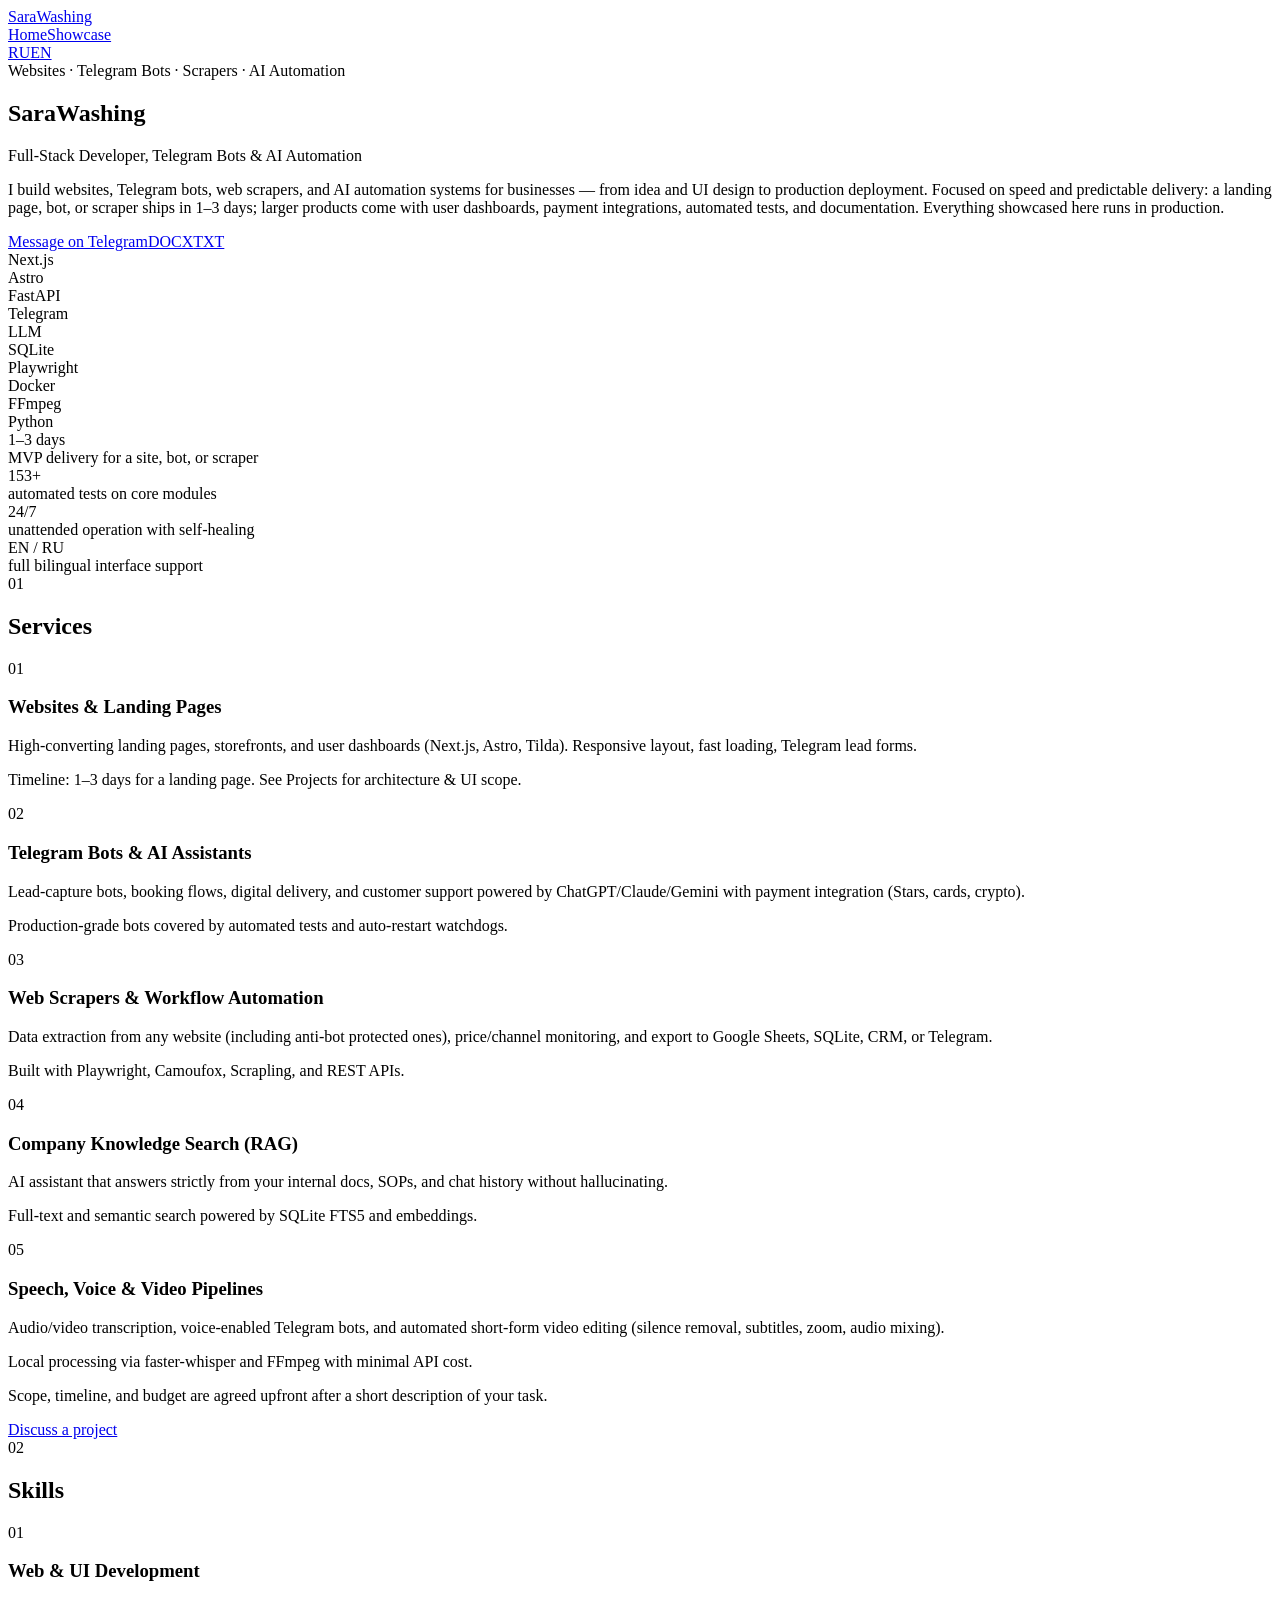
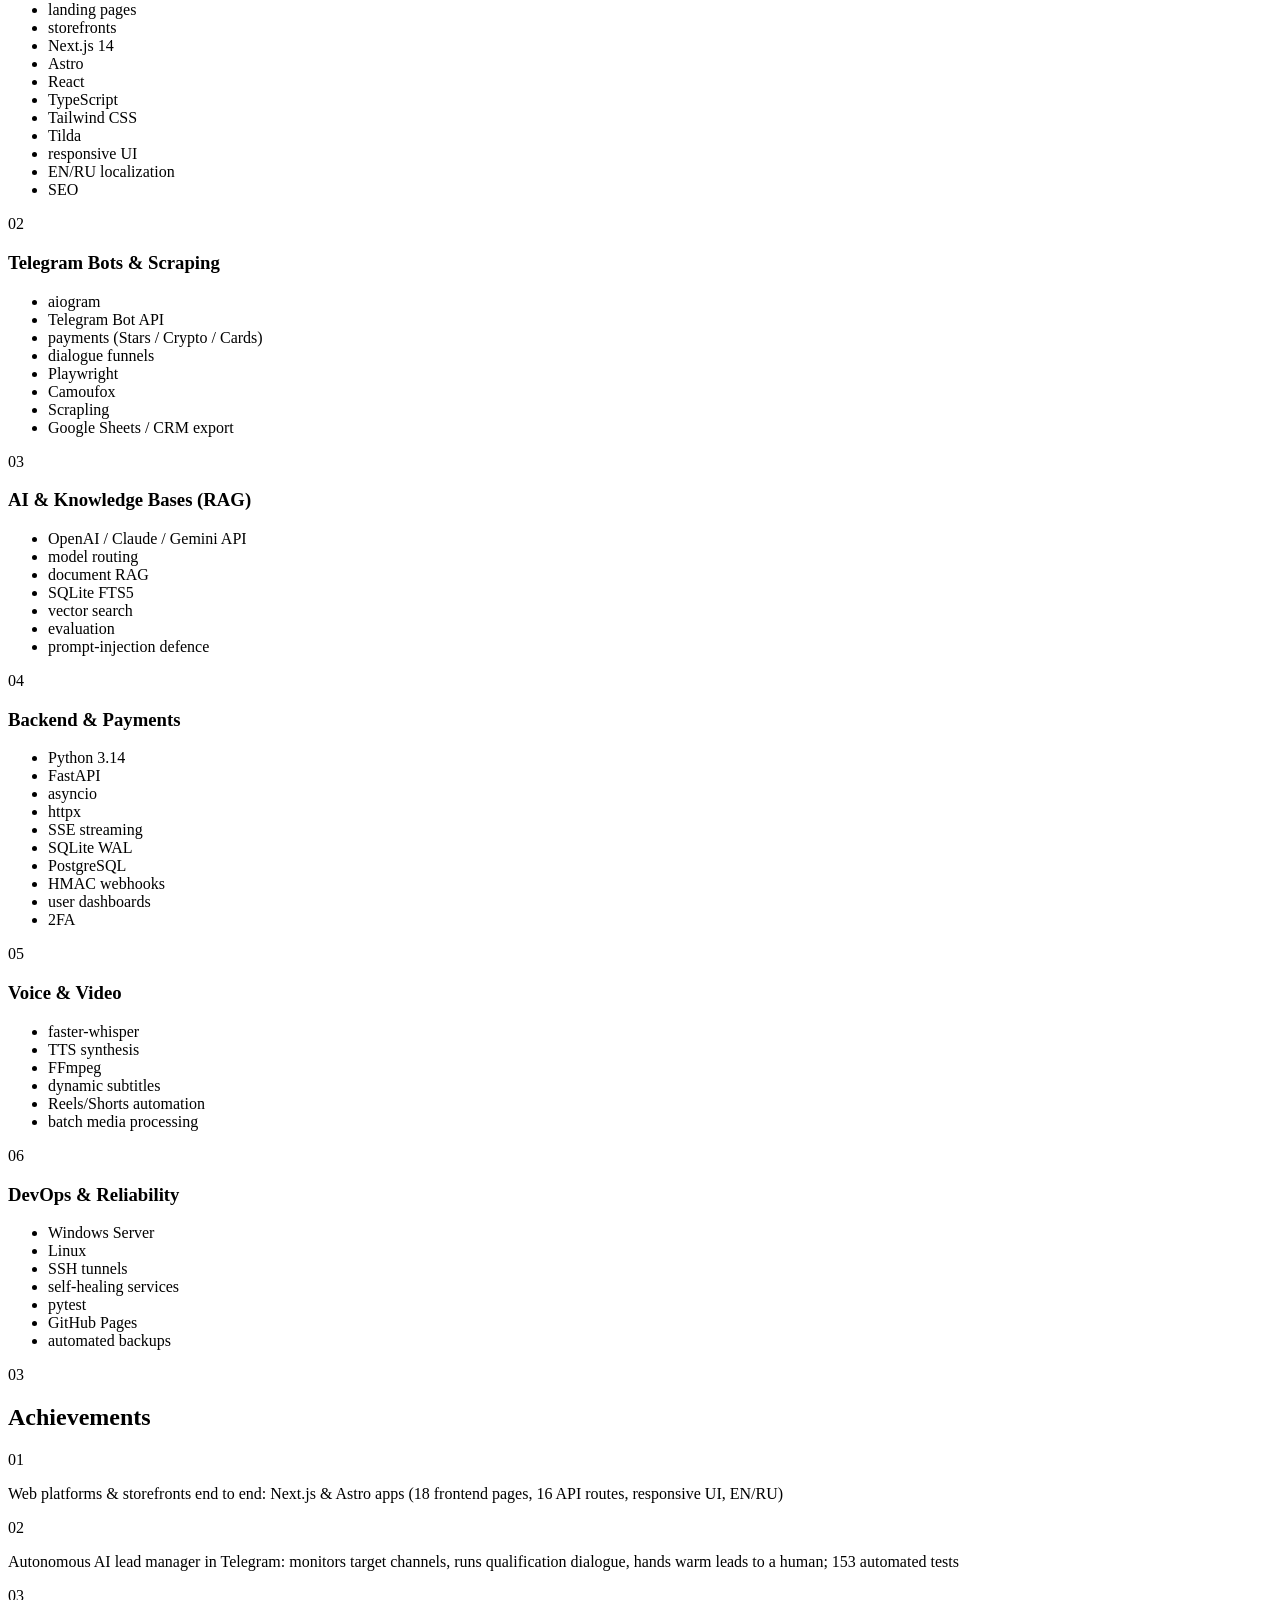
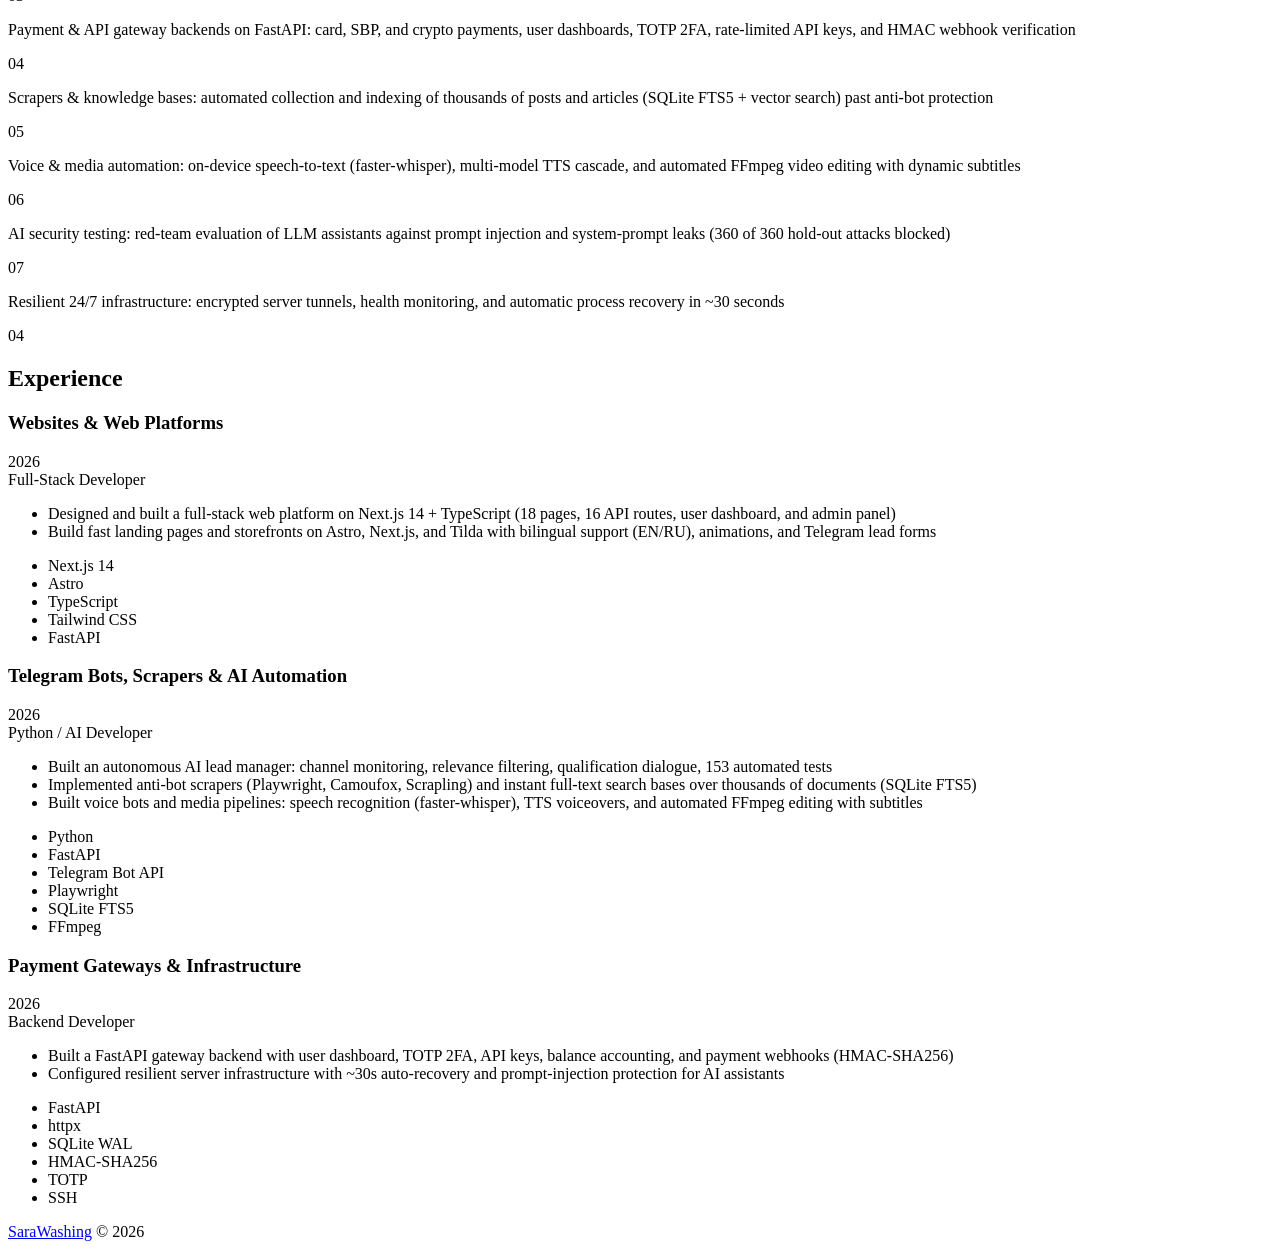
==== commit 4123515a: "Fix base=/portfolio for GitHub Pages assets" ====
--- a/en/index.html
+++ b/en/index.html
@@ -1,7 +1,7 @@
-<!DOCTYPE html><html lang="en" data-base><head><meta charset="utf-8"><meta name="viewport" content="width=device-width, initial-scale=1"><title>SaraWashing — Full-Stack Developer, Telegram Bots &amp; AI Automation</title><meta name="description" content="I build websites, Telegram bots, web scrapers, and AI automation systems for businesses — from idea and UI design to production deployment. Focused on speed and predictable delivery: a landing page, bot, or scraper ships in 1–3 days; larger products come with user dashboards, payment integrations, automated tests, and documentation. Everything showcased here runs in production.
-"><link rel="canonical" href="http://localhost:4321/en/"><link rel="icon" type="image/svg+xml" href="/favicon.svg"><link rel="alternate icon" href="/favicon.ico"><link rel="alternate" hreflang="ru" href="http://localhost:4321/"><link rel="alternate" hreflang="en" href="http://localhost:4321/en"><link rel="alternate" hreflang="x-default" href="http://localhost:4321/"><script type="application/ld+json">{"@context":"https://schema.org","@type":"Person","url":"http://localhost:4321/en/","image":"http://localhost:4321/media/og-image-en.png","name":"SaraWashing","jobTitle":"Full-Stack Developer, Telegram Bots & AI Automation","description":"I build websites, Telegram bots, web scrapers, and AI automation systems for businesses — from idea and UI design to production deployment. Focused on speed and predictable delivery: a landing page, bot, or scraper ships in 1–3 days; larger products come with user dashboards, payment integrations, automated tests, and documentation. Everything showcased here runs in production.\n","sameAs":["https://t.me/SaraWashing"],"knowsAbout":["landing pages","storefronts","Next.js 14","Astro","React","TypeScript","Tailwind CSS","Tilda","responsive UI","EN/RU localization","SEO","aiogram","Telegram Bot API","payments (Stars / Crypto / Cards)","dialogue funnels","Playwright","Camoufox","Scrapling","Google Sheets / CRM export","OpenAI / Claude / Gemini API","model routing","document RAG","SQLite FTS5","vector search","evaluation","prompt-injection defence","Python 3.14","FastAPI","asyncio","httpx","SSE streaming","SQLite WAL","PostgreSQL","HMAC webhooks","user dashboards","2FA","faster-whisper","TTS synthesis","FFmpeg","dynamic subtitles","Reels/Shorts automation","batch media processing","Windows Server","Linux","SSH tunnels","self-healing services","pytest","GitHub Pages","automated backups"]}</script><!-- Open Graph --><meta property="og:type" content="website"><meta property="og:url" content="http://localhost:4321/en/"><meta property="og:title" content="SaraWashing — Full-Stack Developer, Telegram Bots &amp; AI Automation"><meta property="og:description" content="I build websites, Telegram bots, web scrapers, and AI automation systems for businesses — from idea and UI design to production deployment. Focused on speed and predictable delivery: a landing page, bot, or scraper ships in 1–3 days; larger products come with user dashboards, payment integrations, automated tests, and documentation. Everything showcased here runs in production.
-"><meta property="og:image" content="http://localhost:4321/media/og-image-en.png"><meta property="og:locale" content="en_US"><!-- Twitter Card --><meta name="twitter:card" content="summary_large_image"><meta name="twitter:title" content="SaraWashing — Full-Stack Developer, Telegram Bots &amp; AI Automation"><meta name="twitter:description" content="I build websites, Telegram bots, web scrapers, and AI automation systems for businesses — from idea and UI design to production deployment. Focused on speed and predictable delivery: a landing page, bot, or scraper ships in 1–3 days; larger products come with user dashboards, payment integrations, automated tests, and documentation. Everything showcased here runs in production.
-"><meta name="twitter:image" content="http://localhost:4321/media/og-image-en.png"><script>
+<!DOCTYPE html><html lang="en" data-base="/portfolio"><head><meta charset="utf-8"><meta name="viewport" content="width=device-width, initial-scale=1"><title>SaraWashing — Full-Stack Developer, Telegram Bots &amp; AI Automation</title><meta name="description" content="I build websites, Telegram bots, web scrapers, and AI automation systems for businesses — from idea and UI design to production deployment. Focused on speed and predictable delivery: a landing page, bot, or scraper ships in 1–3 days; larger products come with user dashboards, payment integrations, automated tests, and documentation. Everything showcased here runs in production.
+"><link rel="canonical" href="https://sarawashing.github.io/portfolio/en/"><link rel="icon" type="image/svg+xml" href="/portfolio/favicon.svg"><link rel="alternate icon" href="/portfolio/favicon.ico"><link rel="alternate" hreflang="ru" href="https://sarawashing.github.io/portfolio/"><link rel="alternate" hreflang="en" href="https://sarawashing.github.io/portfolio/en"><link rel="alternate" hreflang="x-default" href="https://sarawashing.github.io/portfolio/"><script type="application/ld+json">{"@context":"https://schema.org","@type":"Person","url":"https://sarawashing.github.io/portfolio/en/","image":"https://sarawashing.github.io/portfolio/media/og-image-en.png","name":"SaraWashing","jobTitle":"Full-Stack Developer, Telegram Bots & AI Automation","description":"I build websites, Telegram bots, web scrapers, and AI automation systems for businesses — from idea and UI design to production deployment. Focused on speed and predictable delivery: a landing page, bot, or scraper ships in 1–3 days; larger products come with user dashboards, payment integrations, automated tests, and documentation. Everything showcased here runs in production.\n","sameAs":["https://t.me/SaraWashing"],"knowsAbout":["landing pages","storefronts","Next.js 14","Astro","React","TypeScript","Tailwind CSS","Tilda","responsive UI","EN/RU localization","SEO","aiogram","Telegram Bot API","payments (Stars / Crypto / Cards)","dialogue funnels","Playwright","Camoufox","Scrapling","Google Sheets / CRM export","OpenAI / Claude / Gemini API","model routing","document RAG","SQLite FTS5","vector search","evaluation","prompt-injection defence","Python 3.14","FastAPI","asyncio","httpx","SSE streaming","SQLite WAL","PostgreSQL","HMAC webhooks","user dashboards","2FA","faster-whisper","TTS synthesis","FFmpeg","dynamic subtitles","Reels/Shorts automation","batch media processing","Windows Server","Linux","SSH tunnels","self-healing services","pytest","GitHub Pages","automated backups"]}</script><!-- Open Graph --><meta property="og:type" content="website"><meta property="og:url" content="https://sarawashing.github.io/portfolio/en/"><meta property="og:title" content="SaraWashing — Full-Stack Developer, Telegram Bots &amp; AI Automation"><meta property="og:description" content="I build websites, Telegram bots, web scrapers, and AI automation systems for businesses — from idea and UI design to production deployment. Focused on speed and predictable delivery: a landing page, bot, or scraper ships in 1–3 days; larger products come with user dashboards, payment integrations, automated tests, and documentation. Everything showcased here runs in production.
+"><meta property="og:image" content="https://sarawashing.github.io/portfolio/media/og-image-en.png"><meta property="og:locale" content="en_US"><!-- Twitter Card --><meta name="twitter:card" content="summary_large_image"><meta name="twitter:title" content="SaraWashing — Full-Stack Developer, Telegram Bots &amp; AI Automation"><meta name="twitter:description" content="I build websites, Telegram bots, web scrapers, and AI automation systems for businesses — from idea and UI design to production deployment. Focused on speed and predictable delivery: a landing page, bot, or scraper ships in 1–3 days; larger products come with user dashboards, payment integrations, automated tests, and documentation. Everything showcased here runs in production.
+"><meta name="twitter:image" content="https://sarawashing.github.io/portfolio/media/og-image-en.png"><script>
       document.documentElement.classList.add('js');
       const params = new URLSearchParams(window.location.search);
       const theme = params.get('theme');
@@ -14,5 +14,5 @@
           document.head.appendChild(link);
         });
       }
-    </script><link rel="stylesheet" href="/_astro/Layout.2L5k7GHo.css"></head><body><div class="bg" aria-hidden="true" data-astro-cid-3h6ga2kf><div class="orb orb--1" data-astro-cid-3h6ga2kf></div><div class="orb orb--2" data-astro-cid-3h6ga2kf></div><div class="orb orb--3" data-astro-cid-3h6ga2kf></div><div class="orb orb--4" data-astro-cid-3h6ga2kf></div><div class="noise" data-astro-cid-3h6ga2kf></div></div><div class="rails" aria-hidden="true"><i></i><i></i></div><header class="header"><div class="container header__row"><a class="brand" href="/en"><span class="brand__mark"></span>SaraWashing</a><nav class="nav"><a href="/en">Home</a><a href="/showcase/en">Showcase</a></nav><div class="lang"><a class href="/">RU</a><a class="active" href="/en">EN</a></div></div></header><main><section class="container home"><div class="hero2 glow reveal"><div class="hero2__text"><div class="eyebrow"><span class="eyebrow__dot"></span>Websites · Telegram Bots · Scrapers · AI Automation</div><h1 class="hero2__name">SaraWashing</h1><p class="hero2__title">Full-Stack Developer, Telegram Bots &amp; AI Automation</p><p class="hero2__summary">I build websites, Telegram bots, web scrapers, and AI automation systems for businesses — from idea and UI design to production deployment. Focused on speed and predictable delivery: a landing page, bot, or scraper ships in 1–3 days; larger products come with user dashboards, payment integrations, automated tests, and documentation. Everything showcased here runs in production.
-</p><div class="hero2__cta"><a class="btn btn--glow" href="https://t.me/SaraWashing" target="_blank" rel="noopener">Message on Telegram</a><a class="btn btn--ghost btn--mono" href="/downloads/resume_en.docx" download aria-label="Resume DOCX">DOCX</a><a class="btn btn--ghost btn--mono" href="/downloads/resume_en.txt" download aria-label="Resume plain text">TXT</a></div></div><div class="orbit" aria-hidden="true"><div class="orbit__ring orbit__ring--1"></div><div class="orbit__ring orbit__ring--2"></div><div class="orbit__spin orbit__spin--1"><div class="orbit__node" style="--a:20deg;--r:var(--r1)"><div class="orbit__fix"><span class="orbit__chip orbit__chip--amber">Next.js</span></div></div><div class="orbit__node" style="--a:110deg;--r:var(--r1)"><div class="orbit__fix"><span class="orbit__chip orbit__chip--coral">Astro</span></div></div><div class="orbit__node" style="--a:200deg;--r:var(--r1)"><div class="orbit__fix"><span class="orbit__chip orbit__chip--green">FastAPI</span></div></div><div class="orbit__node" style="--a:290deg;--r:var(--r1)"><div class="orbit__fix"><span class="orbit__chip orbit__chip--peri">Telegram</span></div></div></div><div class="orbit__spin orbit__spin--2"><div class="orbit__node" style="--a:50deg;--r:var(--r2)"><div class="orbit__fix"><span class="orbit__chip orbit__chip--green">LLM</span></div></div><div class="orbit__node" style="--a:122deg;--r:var(--r2)"><div class="orbit__fix"><span class="orbit__chip orbit__chip--peri">SQLite</span></div></div><div class="orbit__node" style="--a:194deg;--r:var(--r2)"><div class="orbit__fix"><span class="orbit__chip orbit__chip--pink">Playwright</span></div></div><div class="orbit__node" style="--a:266deg;--r:var(--r2)"><div class="orbit__fix"><span class="orbit__chip orbit__chip--violet">Docker</span></div></div><div class="orbit__node" style="--a:338deg;--r:var(--r2)"><div class="orbit__fix"><span class="orbit__chip orbit__chip--amber">FFmpeg</span></div></div></div><div class="orbit__core"><span>Python</span></div></div></div><div class="stats reveal"><div class="stat glow stat--violet"><div class="stat__value">1–3 days</div><div class="stat__label">MVP delivery for a site, bot, or scraper</div></div><div class="stat glow stat--amber"><div class="stat__value">153+</div><div class="stat__label">automated tests on core modules</div></div><div class="stat glow stat--coral"><div class="stat__value">24/7</div><div class="stat__label">unattended operation with self-healing</div></div><div class="stat glow stat--green"><div class="stat__value">EN / RU</div><div class="stat__label">full bilingual interface support</div></div></div><section class="block reveal" id="services"><div class="block__head"><span class="block__num">01</span><h2 class="block__title">Services</h2></div><div class="services"><article class="service glow tile--violet"><div class="tile__idx">01</div><h3 class="service__title">Websites &amp; Landing Pages</h3><p class="service__text">High-converting landing pages, storefronts, and user dashboards (Next.js, Astro, Tilda). Responsive layout, fast loading, Telegram lead forms.</p><p class="service__proof">Timeline: 1–3 days for a landing page. See Projects for architecture &amp; UI scope.</p></article><article class="service glow tile--amber"><div class="tile__idx">02</div><h3 class="service__title">Telegram Bots &amp; AI Assistants</h3><p class="service__text">Lead-capture bots, booking flows, digital delivery, and customer support powered by ChatGPT/Claude/Gemini with payment integration (Stars, cards, crypto).</p><p class="service__proof">Production-grade bots covered by automated tests and auto-restart watchdogs.</p></article><article class="service glow tile--coral"><div class="tile__idx">03</div><h3 class="service__title">Web Scrapers &amp; Workflow Automation</h3><p class="service__text">Data extraction from any website (including anti-bot protected ones), price/channel monitoring, and export to Google Sheets, SQLite, CRM, or Telegram.</p><p class="service__proof">Built with Playwright, Camoufox, Scrapling, and REST APIs.</p></article><article class="service glow tile--green"><div class="tile__idx">04</div><h3 class="service__title">Company Knowledge Search (RAG)</h3><p class="service__text">AI assistant that answers strictly from your internal docs, SOPs, and chat history without hallucinating.</p><p class="service__proof">Full-text and semantic search powered by SQLite FTS5 and embeddings.</p></article><article class="service glow tile--peri"><div class="tile__idx">05</div><h3 class="service__title">Speech, Voice &amp; Video Pipelines</h3><p class="service__text">Audio/video transcription, voice-enabled Telegram bots, and automated short-form video editing (silence removal, subtitles, zoom, audio mixing).</p><p class="service__proof">Local processing via faster-whisper and FFmpeg with minimal API cost.</p></article></div><div class="services__foot"><p class="services__note">Scope, timeline, and budget are agreed upfront after a short description of your task.</p><a class="btn btn--glow" href="https://t.me/SaraWashing" target="_blank" rel="noopener">Discuss a project</a></div></section><section class="block reveal"><div class="block__head"><span class="block__num">02</span><h2 class="block__title">Skills</h2></div><div class="bento"><article class="tile glow tile--violet tile--wide"><div class="tile__idx">01</div><h3 class="tile__title">Web &amp; UI Development</h3><ul class="chips"><li class="chip">landing pages</li><li class="chip">storefronts</li><li class="chip">Next.js 14</li><li class="chip">Astro</li><li class="chip">React</li><li class="chip">TypeScript</li><li class="chip">Tailwind CSS</li><li class="chip">Tilda</li><li class="chip">responsive UI</li><li class="chip">EN/RU localization</li><li class="chip">SEO</li></ul></article><article class="tile glow tile--amber "><div class="tile__idx">02</div><h3 class="tile__title">Telegram Bots &amp; Scraping</h3><ul class="chips"><li class="chip">aiogram</li><li class="chip">Telegram Bot API</li><li class="chip">payments (Stars / Crypto / Cards)</li><li class="chip">dialogue funnels</li><li class="chip">Playwright</li><li class="chip">Camoufox</li><li class="chip">Scrapling</li><li class="chip">Google Sheets / CRM export</li></ul></article><article class="tile glow tile--coral "><div class="tile__idx">03</div><h3 class="tile__title">AI &amp; Knowledge Bases (RAG)</h3><ul class="chips"><li class="chip">OpenAI / Claude / Gemini API</li><li class="chip">model routing</li><li class="chip">document RAG</li><li class="chip">SQLite FTS5</li><li class="chip">vector search</li><li class="chip">evaluation</li><li class="chip">prompt-injection defence</li></ul></article><article class="tile glow tile--green "><div class="tile__idx">04</div><h3 class="tile__title">Backend &amp; Payments</h3><ul class="chips"><li class="chip">Python 3.14</li><li class="chip">FastAPI</li><li class="chip">asyncio</li><li class="chip">httpx</li><li class="chip">SSE streaming</li><li class="chip">SQLite WAL</li><li class="chip">PostgreSQL</li><li class="chip">HMAC webhooks</li><li class="chip">user dashboards</li><li class="chip">2FA</li></ul></article><article class="tile glow tile--peri "><div class="tile__idx">05</div><h3 class="tile__title">Voice &amp; Video</h3><ul class="chips"><li class="chip">faster-whisper</li><li class="chip">TTS synthesis</li><li class="chip">FFmpeg</li><li class="chip">dynamic subtitles</li><li class="chip">Reels/Shorts automation</li><li class="chip">batch media processing</li></ul></article><article class="tile glow tile--pink "><div class="tile__idx">06</div><h3 class="tile__title">DevOps &amp; Reliability</h3><ul class="chips"><li class="chip">Windows Server</li><li class="chip">Linux</li><li class="chip">SSH tunnels</li><li class="chip">self-healing services</li><li class="chip">pytest</li><li class="chip">GitHub Pages</li><li class="chip">automated backups</li></ul></article></div></section><section class="block reveal"><div class="block__head"><span class="block__num">03</span><h2 class="block__title">Achievements</h2></div><div class="wins"><article class="win glow win--violet win--lead"><div class="win__num">01</div><p class="win__text">Web platforms &amp; storefronts end to end: Next.js &amp; Astro apps (18 frontend pages, 16 API routes, responsive UI, EN/RU)</p></article><article class="win glow win--amber "><div class="win__num">02</div><p class="win__text">Autonomous AI lead manager in Telegram: monitors target channels, runs qualification dialogue, hands warm leads to a human; 153 automated tests</p></article><article class="win glow win--coral "><div class="win__num">03</div><p class="win__text">Payment &amp; API gateway backends on FastAPI: card, SBP, and crypto payments, user dashboards, TOTP 2FA, rate-limited API keys, and HMAC webhook verification</p></article><article class="win glow win--green "><div class="win__num">04</div><p class="win__text">Scrapers &amp; knowledge bases: automated collection and indexing of thousands of posts and articles (SQLite FTS5 + vector search) past anti-bot protection</p></article><article class="win glow win--peri "><div class="win__num">05</div><p class="win__text">Voice &amp; media automation: on-device speech-to-text (faster-whisper), multi-model TTS cascade, and automated FFmpeg video editing with dynamic subtitles</p></article><article class="win glow win--pink "><div class="win__num">06</div><p class="win__text">AI security testing: red-team evaluation of LLM assistants against prompt injection and system-prompt leaks (360 of 360 hold-out attacks blocked)</p></article><article class="win glow win--violet "><div class="win__num">07</div><p class="win__text">Resilient 24/7 infrastructure: encrypted server tunnels, health monitoring, and automatic process recovery in ~30 seconds</p></article></div></section><section class="block reveal"><div class="block__head"><span class="block__num">04</span><h2 class="block__title">Experience</h2></div><div class="timeline"><article class="step glow step--violet"><span class="step__dot"></span><div class="step__top"><h3 class="step__company">Websites &amp; Web Platforms</h3><span class="step__period">2026</span></div><div class="step__role">Full-Stack Developer</div><ul class="step__list"><li>Designed and built a full-stack web platform on Next.js 14 + TypeScript (18 pages, 16 API routes, user dashboard, and admin panel)</li><li>Build fast landing pages and storefronts on Astro, Next.js, and Tilda with bilingual support (EN/RU), animations, and Telegram lead forms</li></ul><ul class="chips chips--sm"><li class="chip">Next.js 14</li><li class="chip">Astro</li><li class="chip">TypeScript</li><li class="chip">Tailwind CSS</li><li class="chip">FastAPI</li></ul></article><article class="step glow step--amber"><span class="step__dot"></span><div class="step__top"><h3 class="step__company">Telegram Bots, Scrapers &amp; AI Automation</h3><span class="step__period">2026</span></div><div class="step__role">Python / AI Developer</div><ul class="step__list"><li>Built an autonomous AI lead manager: channel monitoring, relevance filtering, qualification dialogue, 153 automated tests</li><li>Implemented anti-bot scrapers (Playwright, Camoufox, Scrapling) and instant full-text search bases over thousands of documents (SQLite FTS5)</li><li>Built voice bots and media pipelines: speech recognition (faster-whisper), TTS voiceovers, and automated FFmpeg editing with subtitles</li></ul><ul class="chips chips--sm"><li class="chip">Python</li><li class="chip">FastAPI</li><li class="chip">Telegram Bot API</li><li class="chip">Playwright</li><li class="chip">SQLite FTS5</li><li class="chip">FFmpeg</li></ul></article><article class="step glow step--coral"><span class="step__dot"></span><div class="step__top"><h3 class="step__company">Payment Gateways &amp; Infrastructure</h3><span class="step__period">2026</span></div><div class="step__role">Backend Developer</div><ul class="step__list"><li>Built a FastAPI gateway backend with user dashboard, TOTP 2FA, API keys, balance accounting, and payment webhooks (HMAC-SHA256)</li><li>Configured resilient server infrastructure with ~30s auto-recovery and prompt-injection protection for AI assistants</li></ul><ul class="chips chips--sm"><li class="chip">FastAPI</li><li class="chip">httpx</li><li class="chip">SQLite WAL</li><li class="chip">HMAC-SHA256</li><li class="chip">TOTP</li><li class="chip">SSH</li></ul></article></div></section></section></main><script type="module">var e=(e,t)=>{e.querySelector(`.dropdown__trigger`)?.setAttribute(`aria-expanded`,String(t))},t=()=>{document.querySelectorAll(`.dropdown.is-open`).forEach(t=>{t.classList.remove(`is-open`),e(t,!1)})};document.querySelectorAll(`.dropdown`).forEach(n=>{let r=n.querySelector(`.dropdown__trigger`);r&&r.addEventListener(`click`,r=>{r.stopPropagation();let i=!n.classList.contains(`is-open`);t(),i&&(n.classList.add(`is-open`),e(n,!0))})}),document.addEventListener(`click`,()=>t());var n=document.querySelectorAll(`.reveal`);if(`IntersectionObserver`in window&&!matchMedia(`(prefers-reduced-motion: reduce)`).matches){let e=new IntersectionObserver(t=>{t.forEach(t=>{t.isIntersecting&&(t.target.classList.add(`is-in`),e.unobserve(t.target))})},{threshold:0,rootMargin:`0px 0px -4% 0px`});n.forEach(t=>e.observe(t)),setTimeout(()=>n.forEach(e=>e.classList.add(`is-in`)),2500)}else n.forEach(e=>e.classList.add(`is-in`));document.addEventListener(`pointermove`,e=>{let t=e.target?.closest(`.glow, .project`);if(!t)return;let n=t.getBoundingClientRect();t.style.setProperty(`--mx`,`${e.clientX-n.left}px`),t.style.setProperty(`--my`,`${e.clientY-n.top}px`)},{passive:!0}),document.addEventListener(`keydown`,e=>{if(e.key!==`Escape`)return;let n=document.querySelector(`.dropdown.is-open .dropdown__trigger`);t(),n?.focus()});</script><footer class="footer"><div class="container footer__inner"><span><a href="https://t.me/SaraWashing" target="_blank" rel="noopener" class="footer__link">SaraWashing</a> © 2026</span><span class="footer__links"></span></div></footer></body></html>+    </script><link rel="stylesheet" href="/portfolio/_astro/Layout.B2b12Uva.css"></head><body><div class="bg" aria-hidden="true" data-astro-cid-3h6ga2kf><div class="orb orb--1" data-astro-cid-3h6ga2kf></div><div class="orb orb--2" data-astro-cid-3h6ga2kf></div><div class="orb orb--3" data-astro-cid-3h6ga2kf></div><div class="orb orb--4" data-astro-cid-3h6ga2kf></div><div class="noise" data-astro-cid-3h6ga2kf></div></div><div class="rails" aria-hidden="true"><i></i><i></i></div><header class="header"><div class="container header__row"><a class="brand" href="/portfolio/en"><span class="brand__mark"></span>SaraWashing</a><nav class="nav"><a href="/portfolio/en">Home</a><a href="/portfolio/showcase/en">Showcase</a></nav><div class="lang"><a class href="/portfolio/">RU</a><a class="active" href="/portfolio/en">EN</a></div></div></header><main><section class="container home"><div class="hero2 glow reveal"><div class="hero2__text"><div class="eyebrow"><span class="eyebrow__dot"></span>Websites · Telegram Bots · Scrapers · AI Automation</div><h1 class="hero2__name">SaraWashing</h1><p class="hero2__title">Full-Stack Developer, Telegram Bots &amp; AI Automation</p><p class="hero2__summary">I build websites, Telegram bots, web scrapers, and AI automation systems for businesses — from idea and UI design to production deployment. Focused on speed and predictable delivery: a landing page, bot, or scraper ships in 1–3 days; larger products come with user dashboards, payment integrations, automated tests, and documentation. Everything showcased here runs in production.
+</p><div class="hero2__cta"><a class="btn btn--glow" href="https://t.me/SaraWashing" target="_blank" rel="noopener">Message on Telegram</a><a class="btn btn--ghost btn--mono" href="/portfolio/downloads/resume_en.docx" download aria-label="Resume DOCX">DOCX</a><a class="btn btn--ghost btn--mono" href="/portfolio/downloads/resume_en.txt" download aria-label="Resume plain text">TXT</a></div></div><div class="orbit" aria-hidden="true"><div class="orbit__ring orbit__ring--1"></div><div class="orbit__ring orbit__ring--2"></div><div class="orbit__spin orbit__spin--1"><div class="orbit__node" style="--a:20deg;--r:var(--r1)"><div class="orbit__fix"><span class="orbit__chip orbit__chip--amber">Next.js</span></div></div><div class="orbit__node" style="--a:110deg;--r:var(--r1)"><div class="orbit__fix"><span class="orbit__chip orbit__chip--coral">Astro</span></div></div><div class="orbit__node" style="--a:200deg;--r:var(--r1)"><div class="orbit__fix"><span class="orbit__chip orbit__chip--green">FastAPI</span></div></div><div class="orbit__node" style="--a:290deg;--r:var(--r1)"><div class="orbit__fix"><span class="orbit__chip orbit__chip--peri">Telegram</span></div></div></div><div class="orbit__spin orbit__spin--2"><div class="orbit__node" style="--a:50deg;--r:var(--r2)"><div class="orbit__fix"><span class="orbit__chip orbit__chip--green">LLM</span></div></div><div class="orbit__node" style="--a:122deg;--r:var(--r2)"><div class="orbit__fix"><span class="orbit__chip orbit__chip--peri">SQLite</span></div></div><div class="orbit__node" style="--a:194deg;--r:var(--r2)"><div class="orbit__fix"><span class="orbit__chip orbit__chip--pink">Playwright</span></div></div><div class="orbit__node" style="--a:266deg;--r:var(--r2)"><div class="orbit__fix"><span class="orbit__chip orbit__chip--violet">Docker</span></div></div><div class="orbit__node" style="--a:338deg;--r:var(--r2)"><div class="orbit__fix"><span class="orbit__chip orbit__chip--amber">FFmpeg</span></div></div></div><div class="orbit__core"><span>Python</span></div></div></div><div class="stats reveal"><div class="stat glow stat--violet"><div class="stat__value">1–3 days</div><div class="stat__label">MVP delivery for a site, bot, or scraper</div></div><div class="stat glow stat--amber"><div class="stat__value">153+</div><div class="stat__label">automated tests on core modules</div></div><div class="stat glow stat--coral"><div class="stat__value">24/7</div><div class="stat__label">unattended operation with self-healing</div></div><div class="stat glow stat--green"><div class="stat__value">EN / RU</div><div class="stat__label">full bilingual interface support</div></div></div><section class="block reveal" id="services"><div class="block__head"><span class="block__num">01</span><h2 class="block__title">Services</h2></div><div class="services"><article class="service glow tile--violet"><div class="tile__idx">01</div><h3 class="service__title">Websites &amp; Landing Pages</h3><p class="service__text">High-converting landing pages, storefronts, and user dashboards (Next.js, Astro, Tilda). Responsive layout, fast loading, Telegram lead forms.</p><p class="service__proof">Timeline: 1–3 days for a landing page. See Projects for architecture &amp; UI scope.</p></article><article class="service glow tile--amber"><div class="tile__idx">02</div><h3 class="service__title">Telegram Bots &amp; AI Assistants</h3><p class="service__text">Lead-capture bots, booking flows, digital delivery, and customer support powered by ChatGPT/Claude/Gemini with payment integration (Stars, cards, crypto).</p><p class="service__proof">Production-grade bots covered by automated tests and auto-restart watchdogs.</p></article><article class="service glow tile--coral"><div class="tile__idx">03</div><h3 class="service__title">Web Scrapers &amp; Workflow Automation</h3><p class="service__text">Data extraction from any website (including anti-bot protected ones), price/channel monitoring, and export to Google Sheets, SQLite, CRM, or Telegram.</p><p class="service__proof">Built with Playwright, Camoufox, Scrapling, and REST APIs.</p></article><article class="service glow tile--green"><div class="tile__idx">04</div><h3 class="service__title">Company Knowledge Search (RAG)</h3><p class="service__text">AI assistant that answers strictly from your internal docs, SOPs, and chat history without hallucinating.</p><p class="service__proof">Full-text and semantic search powered by SQLite FTS5 and embeddings.</p></article><article class="service glow tile--peri"><div class="tile__idx">05</div><h3 class="service__title">Speech, Voice &amp; Video Pipelines</h3><p class="service__text">Audio/video transcription, voice-enabled Telegram bots, and automated short-form video editing (silence removal, subtitles, zoom, audio mixing).</p><p class="service__proof">Local processing via faster-whisper and FFmpeg with minimal API cost.</p></article></div><div class="services__foot"><p class="services__note">Scope, timeline, and budget are agreed upfront after a short description of your task.</p><a class="btn btn--glow" href="https://t.me/SaraWashing" target="_blank" rel="noopener">Discuss a project</a></div></section><section class="block reveal"><div class="block__head"><span class="block__num">02</span><h2 class="block__title">Skills</h2></div><div class="bento"><article class="tile glow tile--violet tile--wide"><div class="tile__idx">01</div><h3 class="tile__title">Web &amp; UI Development</h3><ul class="chips"><li class="chip">landing pages</li><li class="chip">storefronts</li><li class="chip">Next.js 14</li><li class="chip">Astro</li><li class="chip">React</li><li class="chip">TypeScript</li><li class="chip">Tailwind CSS</li><li class="chip">Tilda</li><li class="chip">responsive UI</li><li class="chip">EN/RU localization</li><li class="chip">SEO</li></ul></article><article class="tile glow tile--amber "><div class="tile__idx">02</div><h3 class="tile__title">Telegram Bots &amp; Scraping</h3><ul class="chips"><li class="chip">aiogram</li><li class="chip">Telegram Bot API</li><li class="chip">payments (Stars / Crypto / Cards)</li><li class="chip">dialogue funnels</li><li class="chip">Playwright</li><li class="chip">Camoufox</li><li class="chip">Scrapling</li><li class="chip">Google Sheets / CRM export</li></ul></article><article class="tile glow tile--coral "><div class="tile__idx">03</div><h3 class="tile__title">AI &amp; Knowledge Bases (RAG)</h3><ul class="chips"><li class="chip">OpenAI / Claude / Gemini API</li><li class="chip">model routing</li><li class="chip">document RAG</li><li class="chip">SQLite FTS5</li><li class="chip">vector search</li><li class="chip">evaluation</li><li class="chip">prompt-injection defence</li></ul></article><article class="tile glow tile--green "><div class="tile__idx">04</div><h3 class="tile__title">Backend &amp; Payments</h3><ul class="chips"><li class="chip">Python 3.14</li><li class="chip">FastAPI</li><li class="chip">asyncio</li><li class="chip">httpx</li><li class="chip">SSE streaming</li><li class="chip">SQLite WAL</li><li class="chip">PostgreSQL</li><li class="chip">HMAC webhooks</li><li class="chip">user dashboards</li><li class="chip">2FA</li></ul></article><article class="tile glow tile--peri "><div class="tile__idx">05</div><h3 class="tile__title">Voice &amp; Video</h3><ul class="chips"><li class="chip">faster-whisper</li><li class="chip">TTS synthesis</li><li class="chip">FFmpeg</li><li class="chip">dynamic subtitles</li><li class="chip">Reels/Shorts automation</li><li class="chip">batch media processing</li></ul></article><article class="tile glow tile--pink "><div class="tile__idx">06</div><h3 class="tile__title">DevOps &amp; Reliability</h3><ul class="chips"><li class="chip">Windows Server</li><li class="chip">Linux</li><li class="chip">SSH tunnels</li><li class="chip">self-healing services</li><li class="chip">pytest</li><li class="chip">GitHub Pages</li><li class="chip">automated backups</li></ul></article></div></section><section class="block reveal"><div class="block__head"><span class="block__num">03</span><h2 class="block__title">Achievements</h2></div><div class="wins"><article class="win glow win--violet win--lead"><div class="win__num">01</div><p class="win__text">Web platforms &amp; storefronts end to end: Next.js &amp; Astro apps (18 frontend pages, 16 API routes, responsive UI, EN/RU)</p></article><article class="win glow win--amber "><div class="win__num">02</div><p class="win__text">Autonomous AI lead manager in Telegram: monitors target channels, runs qualification dialogue, hands warm leads to a human; 153 automated tests</p></article><article class="win glow win--coral "><div class="win__num">03</div><p class="win__text">Payment &amp; API gateway backends on FastAPI: card, SBP, and crypto payments, user dashboards, TOTP 2FA, rate-limited API keys, and HMAC webhook verification</p></article><article class="win glow win--green "><div class="win__num">04</div><p class="win__text">Scrapers &amp; knowledge bases: automated collection and indexing of thousands of posts and articles (SQLite FTS5 + vector search) past anti-bot protection</p></article><article class="win glow win--peri "><div class="win__num">05</div><p class="win__text">Voice &amp; media automation: on-device speech-to-text (faster-whisper), multi-model TTS cascade, and automated FFmpeg video editing with dynamic subtitles</p></article><article class="win glow win--pink "><div class="win__num">06</div><p class="win__text">AI security testing: red-team evaluation of LLM assistants against prompt injection and system-prompt leaks (360 of 360 hold-out attacks blocked)</p></article><article class="win glow win--violet "><div class="win__num">07</div><p class="win__text">Resilient 24/7 infrastructure: encrypted server tunnels, health monitoring, and automatic process recovery in ~30 seconds</p></article></div></section><section class="block reveal"><div class="block__head"><span class="block__num">04</span><h2 class="block__title">Experience</h2></div><div class="timeline"><article class="step glow step--violet"><span class="step__dot"></span><div class="step__top"><h3 class="step__company">Websites &amp; Web Platforms</h3><span class="step__period">2026</span></div><div class="step__role">Full-Stack Developer</div><ul class="step__list"><li>Designed and built a full-stack web platform on Next.js 14 + TypeScript (18 pages, 16 API routes, user dashboard, and admin panel)</li><li>Build fast landing pages and storefronts on Astro, Next.js, and Tilda with bilingual support (EN/RU), animations, and Telegram lead forms</li></ul><ul class="chips chips--sm"><li class="chip">Next.js 14</li><li class="chip">Astro</li><li class="chip">TypeScript</li><li class="chip">Tailwind CSS</li><li class="chip">FastAPI</li></ul></article><article class="step glow step--amber"><span class="step__dot"></span><div class="step__top"><h3 class="step__company">Telegram Bots, Scrapers &amp; AI Automation</h3><span class="step__period">2026</span></div><div class="step__role">Python / AI Developer</div><ul class="step__list"><li>Built an autonomous AI lead manager: channel monitoring, relevance filtering, qualification dialogue, 153 automated tests</li><li>Implemented anti-bot scrapers (Playwright, Camoufox, Scrapling) and instant full-text search bases over thousands of documents (SQLite FTS5)</li><li>Built voice bots and media pipelines: speech recognition (faster-whisper), TTS voiceovers, and automated FFmpeg editing with subtitles</li></ul><ul class="chips chips--sm"><li class="chip">Python</li><li class="chip">FastAPI</li><li class="chip">Telegram Bot API</li><li class="chip">Playwright</li><li class="chip">SQLite FTS5</li><li class="chip">FFmpeg</li></ul></article><article class="step glow step--coral"><span class="step__dot"></span><div class="step__top"><h3 class="step__company">Payment Gateways &amp; Infrastructure</h3><span class="step__period">2026</span></div><div class="step__role">Backend Developer</div><ul class="step__list"><li>Built a FastAPI gateway backend with user dashboard, TOTP 2FA, API keys, balance accounting, and payment webhooks (HMAC-SHA256)</li><li>Configured resilient server infrastructure with ~30s auto-recovery and prompt-injection protection for AI assistants</li></ul><ul class="chips chips--sm"><li class="chip">FastAPI</li><li class="chip">httpx</li><li class="chip">SQLite WAL</li><li class="chip">HMAC-SHA256</li><li class="chip">TOTP</li><li class="chip">SSH</li></ul></article></div></section></section></main><script type="module">var e=(e,t)=>{e.querySelector(`.dropdown__trigger`)?.setAttribute(`aria-expanded`,String(t))},t=()=>{document.querySelectorAll(`.dropdown.is-open`).forEach(t=>{t.classList.remove(`is-open`),e(t,!1)})};document.querySelectorAll(`.dropdown`).forEach(n=>{let r=n.querySelector(`.dropdown__trigger`);r&&r.addEventListener(`click`,r=>{r.stopPropagation();let i=!n.classList.contains(`is-open`);t(),i&&(n.classList.add(`is-open`),e(n,!0))})}),document.addEventListener(`click`,()=>t());var n=document.querySelectorAll(`.reveal`);if(`IntersectionObserver`in window&&!matchMedia(`(prefers-reduced-motion: reduce)`).matches){let e=new IntersectionObserver(t=>{t.forEach(t=>{t.isIntersecting&&(t.target.classList.add(`is-in`),e.unobserve(t.target))})},{threshold:0,rootMargin:`0px 0px -4% 0px`});n.forEach(t=>e.observe(t)),setTimeout(()=>n.forEach(e=>e.classList.add(`is-in`)),2500)}else n.forEach(e=>e.classList.add(`is-in`));document.addEventListener(`pointermove`,e=>{let t=e.target?.closest(`.glow, .project`);if(!t)return;let n=t.getBoundingClientRect();t.style.setProperty(`--mx`,`${e.clientX-n.left}px`),t.style.setProperty(`--my`,`${e.clientY-n.top}px`)},{passive:!0}),document.addEventListener(`keydown`,e=>{if(e.key!==`Escape`)return;let n=document.querySelector(`.dropdown.is-open .dropdown__trigger`);t(),n?.focus()});</script><footer class="footer"><div class="container footer__inner"><span><a href="https://t.me/SaraWashing" target="_blank" rel="noopener" class="footer__link">SaraWashing</a> © 2026</span><span class="footer__links"></span></div></footer></body></html>
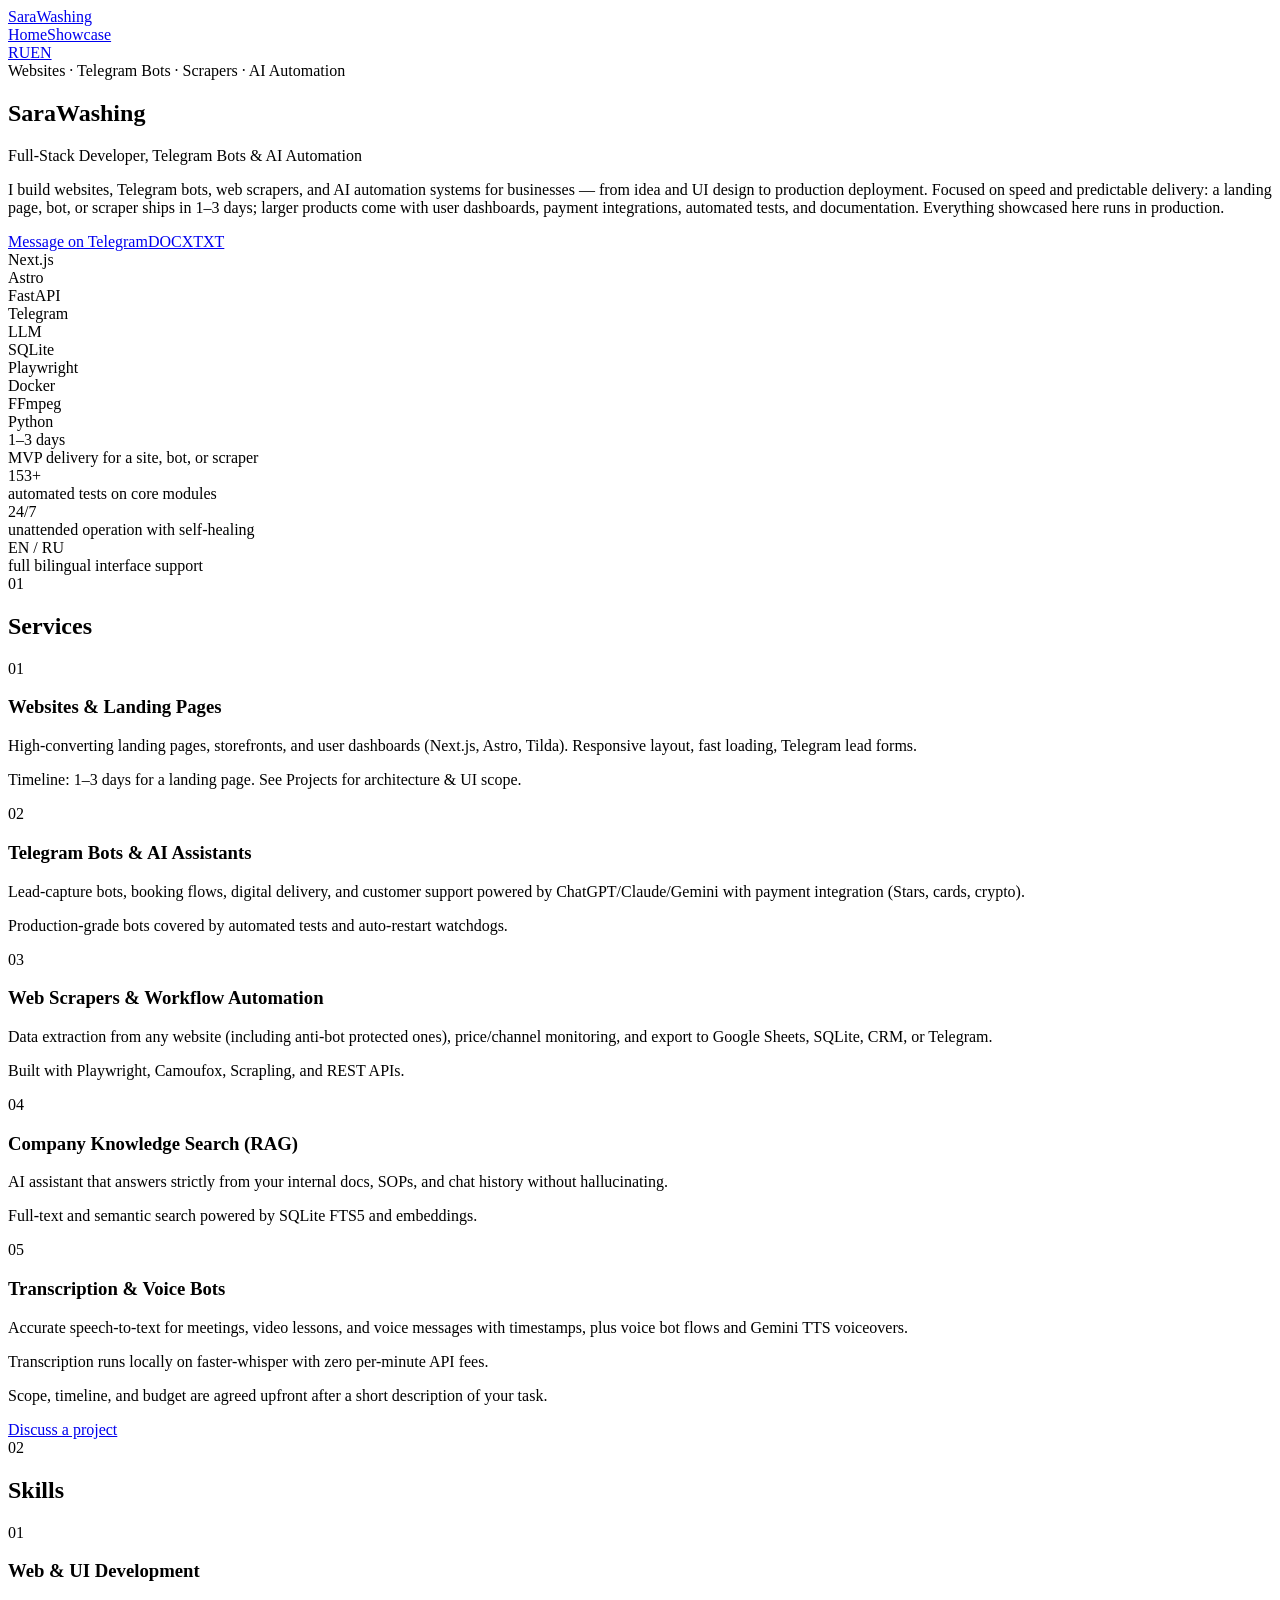
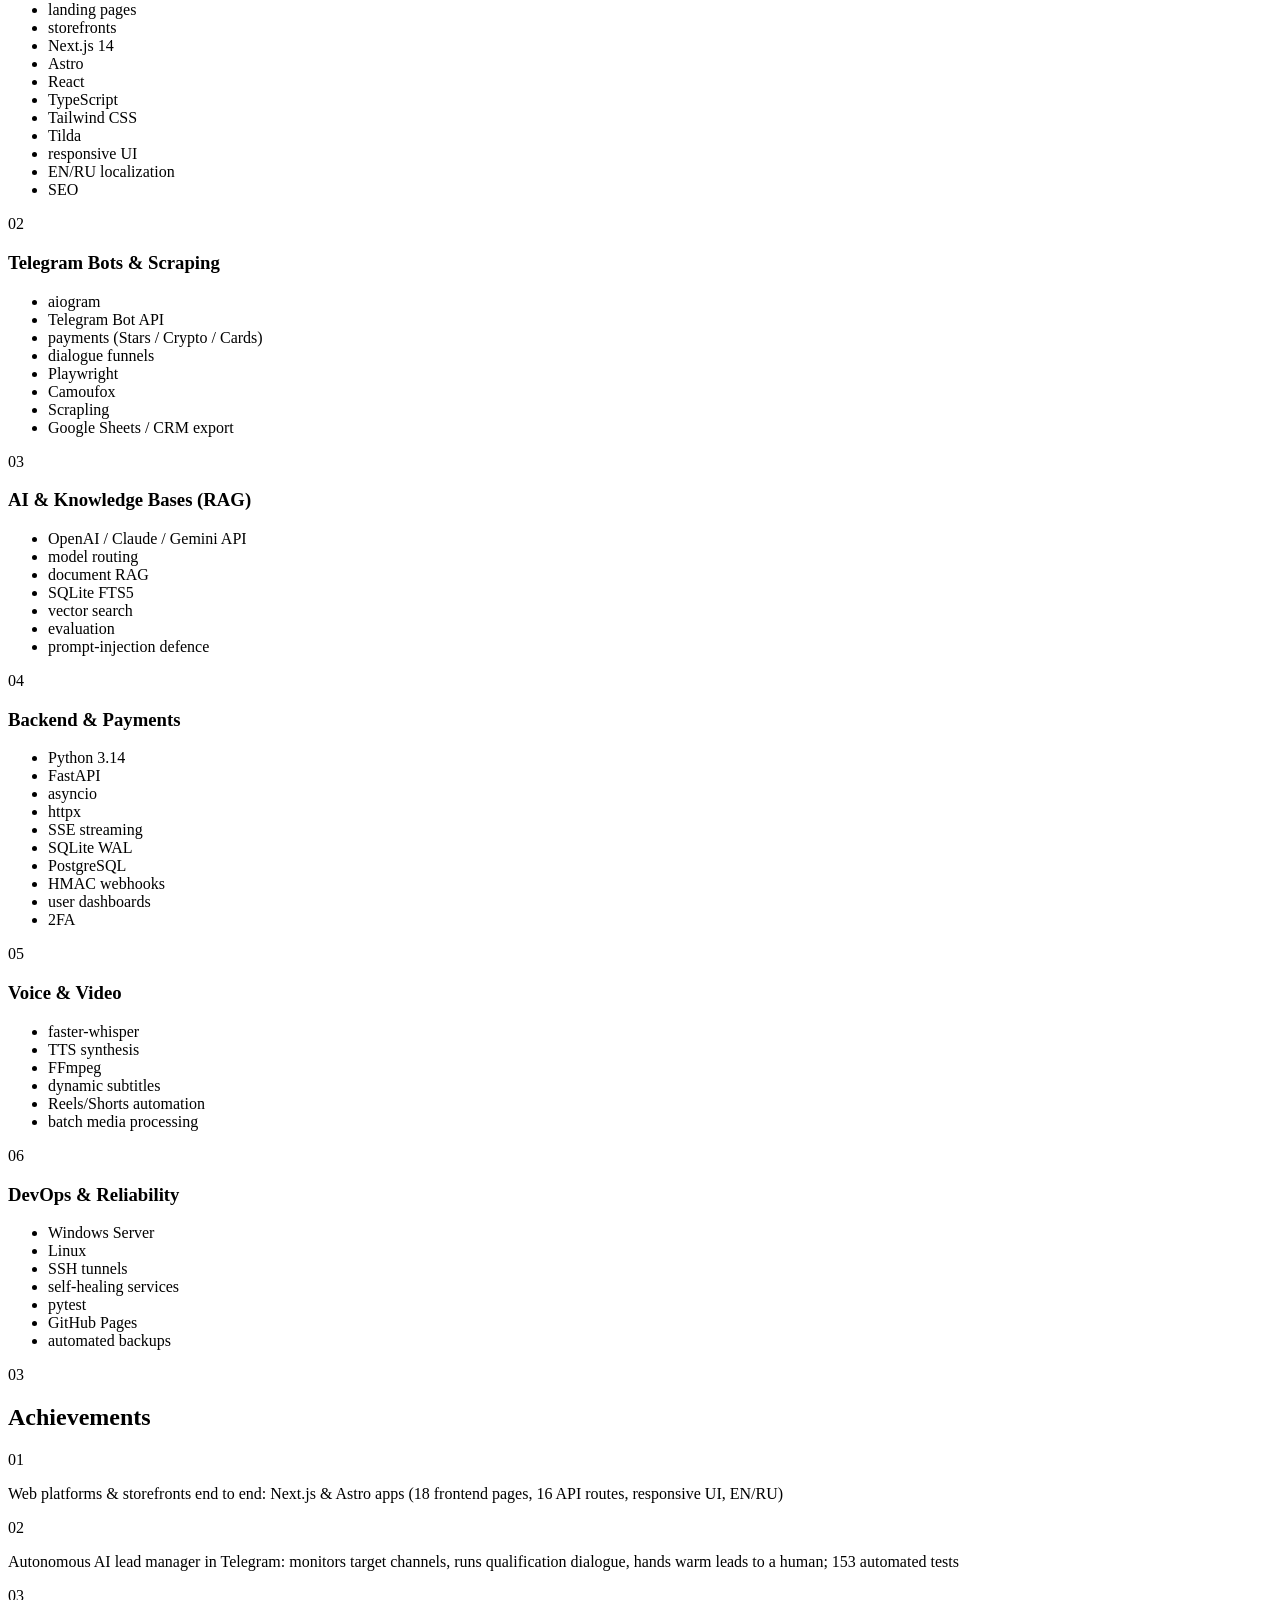
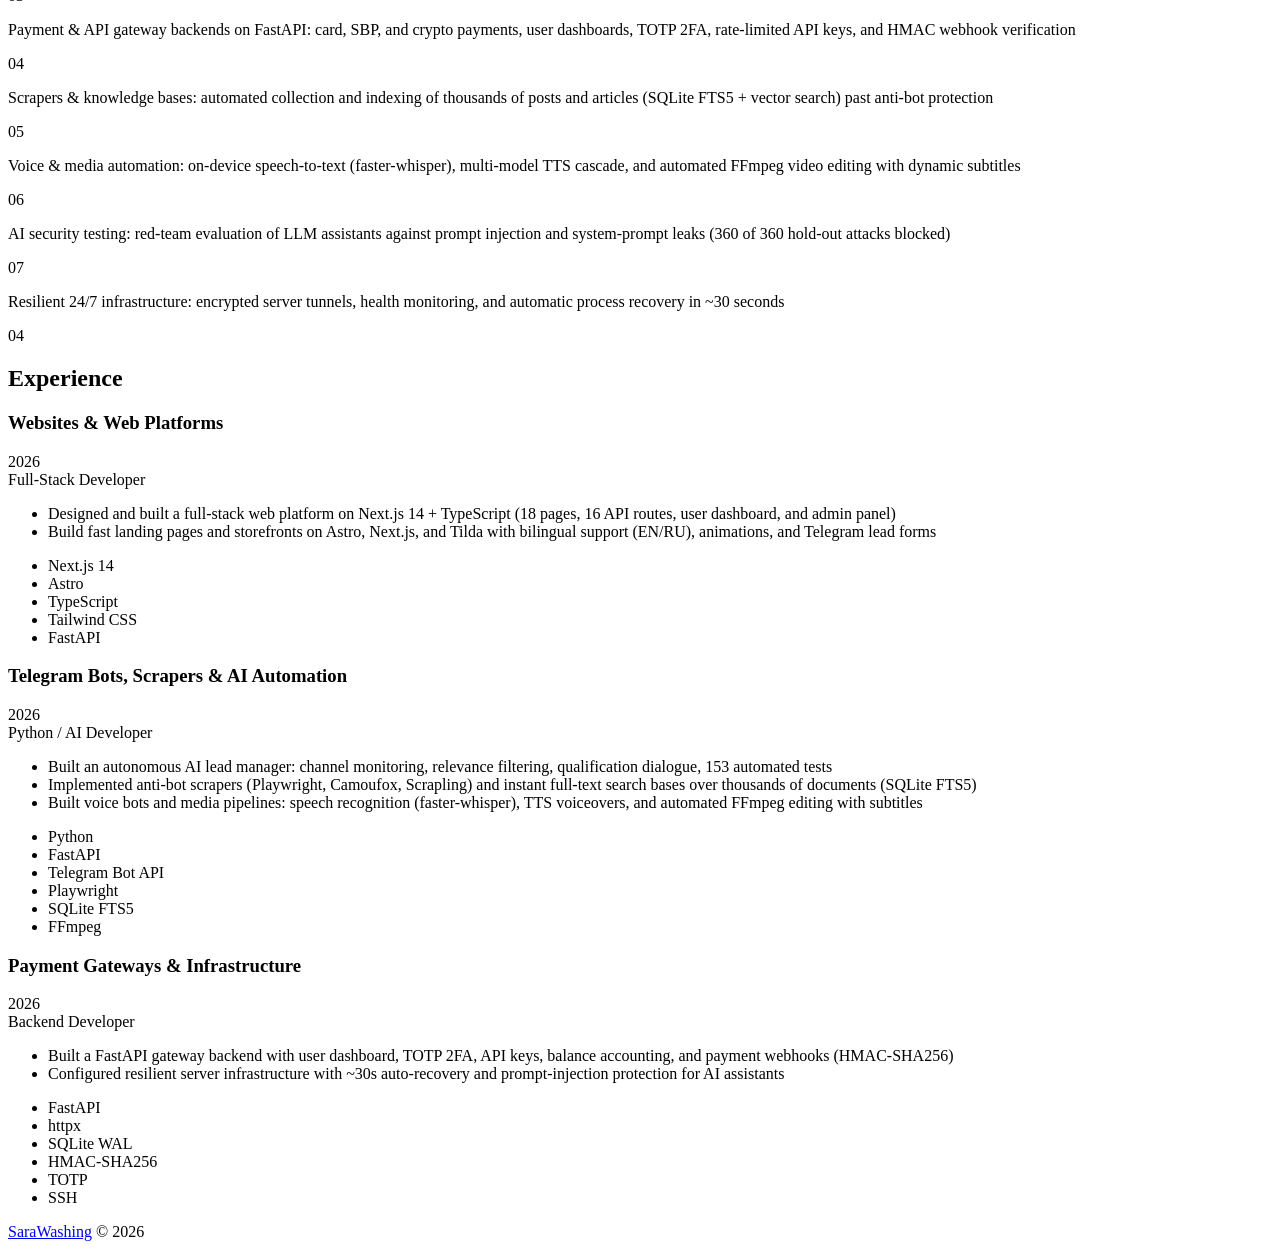
==== commit 28651310: "Clarify transcription (local Whisper) vs TTS (Gemini TTS)" ====
--- a/en/index.html
+++ b/en/index.html
@@ -15,4 +15,4 @@
         });
       }
     </script><link rel="stylesheet" href="/portfolio/_astro/Layout.B2b12Uva.css"></head><body><div class="bg" aria-hidden="true" data-astro-cid-3h6ga2kf><div class="orb orb--1" data-astro-cid-3h6ga2kf></div><div class="orb orb--2" data-astro-cid-3h6ga2kf></div><div class="orb orb--3" data-astro-cid-3h6ga2kf></div><div class="orb orb--4" data-astro-cid-3h6ga2kf></div><div class="noise" data-astro-cid-3h6ga2kf></div></div><div class="rails" aria-hidden="true"><i></i><i></i></div><header class="header"><div class="container header__row"><a class="brand" href="/portfolio/en"><span class="brand__mark"></span>SaraWashing</a><nav class="nav"><a href="/portfolio/en">Home</a><a href="/portfolio/showcase/en">Showcase</a></nav><div class="lang"><a class href="/portfolio/">RU</a><a class="active" href="/portfolio/en">EN</a></div></div></header><main><section class="container home"><div class="hero2 glow reveal"><div class="hero2__text"><div class="eyebrow"><span class="eyebrow__dot"></span>Websites · Telegram Bots · Scrapers · AI Automation</div><h1 class="hero2__name">SaraWashing</h1><p class="hero2__title">Full-Stack Developer, Telegram Bots &amp; AI Automation</p><p class="hero2__summary">I build websites, Telegram bots, web scrapers, and AI automation systems for businesses — from idea and UI design to production deployment. Focused on speed and predictable delivery: a landing page, bot, or scraper ships in 1–3 days; larger products come with user dashboards, payment integrations, automated tests, and documentation. Everything showcased here runs in production.
-</p><div class="hero2__cta"><a class="btn btn--glow" href="https://t.me/SaraWashing" target="_blank" rel="noopener">Message on Telegram</a><a class="btn btn--ghost btn--mono" href="/portfolio/downloads/resume_en.docx" download aria-label="Resume DOCX">DOCX</a><a class="btn btn--ghost btn--mono" href="/portfolio/downloads/resume_en.txt" download aria-label="Resume plain text">TXT</a></div></div><div class="orbit" aria-hidden="true"><div class="orbit__ring orbit__ring--1"></div><div class="orbit__ring orbit__ring--2"></div><div class="orbit__spin orbit__spin--1"><div class="orbit__node" style="--a:20deg;--r:var(--r1)"><div class="orbit__fix"><span class="orbit__chip orbit__chip--amber">Next.js</span></div></div><div class="orbit__node" style="--a:110deg;--r:var(--r1)"><div class="orbit__fix"><span class="orbit__chip orbit__chip--coral">Astro</span></div></div><div class="orbit__node" style="--a:200deg;--r:var(--r1)"><div class="orbit__fix"><span class="orbit__chip orbit__chip--green">FastAPI</span></div></div><div class="orbit__node" style="--a:290deg;--r:var(--r1)"><div class="orbit__fix"><span class="orbit__chip orbit__chip--peri">Telegram</span></div></div></div><div class="orbit__spin orbit__spin--2"><div class="orbit__node" style="--a:50deg;--r:var(--r2)"><div class="orbit__fix"><span class="orbit__chip orbit__chip--green">LLM</span></div></div><div class="orbit__node" style="--a:122deg;--r:var(--r2)"><div class="orbit__fix"><span class="orbit__chip orbit__chip--peri">SQLite</span></div></div><div class="orbit__node" style="--a:194deg;--r:var(--r2)"><div class="orbit__fix"><span class="orbit__chip orbit__chip--pink">Playwright</span></div></div><div class="orbit__node" style="--a:266deg;--r:var(--r2)"><div class="orbit__fix"><span class="orbit__chip orbit__chip--violet">Docker</span></div></div><div class="orbit__node" style="--a:338deg;--r:var(--r2)"><div class="orbit__fix"><span class="orbit__chip orbit__chip--amber">FFmpeg</span></div></div></div><div class="orbit__core"><span>Python</span></div></div></div><div class="stats reveal"><div class="stat glow stat--violet"><div class="stat__value">1–3 days</div><div class="stat__label">MVP delivery for a site, bot, or scraper</div></div><div class="stat glow stat--amber"><div class="stat__value">153+</div><div class="stat__label">automated tests on core modules</div></div><div class="stat glow stat--coral"><div class="stat__value">24/7</div><div class="stat__label">unattended operation with self-healing</div></div><div class="stat glow stat--green"><div class="stat__value">EN / RU</div><div class="stat__label">full bilingual interface support</div></div></div><section class="block reveal" id="services"><div class="block__head"><span class="block__num">01</span><h2 class="block__title">Services</h2></div><div class="services"><article class="service glow tile--violet"><div class="tile__idx">01</div><h3 class="service__title">Websites &amp; Landing Pages</h3><p class="service__text">High-converting landing pages, storefronts, and user dashboards (Next.js, Astro, Tilda). Responsive layout, fast loading, Telegram lead forms.</p><p class="service__proof">Timeline: 1–3 days for a landing page. See Projects for architecture &amp; UI scope.</p></article><article class="service glow tile--amber"><div class="tile__idx">02</div><h3 class="service__title">Telegram Bots &amp; AI Assistants</h3><p class="service__text">Lead-capture bots, booking flows, digital delivery, and customer support powered by ChatGPT/Claude/Gemini with payment integration (Stars, cards, crypto).</p><p class="service__proof">Production-grade bots covered by automated tests and auto-restart watchdogs.</p></article><article class="service glow tile--coral"><div class="tile__idx">03</div><h3 class="service__title">Web Scrapers &amp; Workflow Automation</h3><p class="service__text">Data extraction from any website (including anti-bot protected ones), price/channel monitoring, and export to Google Sheets, SQLite, CRM, or Telegram.</p><p class="service__proof">Built with Playwright, Camoufox, Scrapling, and REST APIs.</p></article><article class="service glow tile--green"><div class="tile__idx">04</div><h3 class="service__title">Company Knowledge Search (RAG)</h3><p class="service__text">AI assistant that answers strictly from your internal docs, SOPs, and chat history without hallucinating.</p><p class="service__proof">Full-text and semantic search powered by SQLite FTS5 and embeddings.</p></article><article class="service glow tile--peri"><div class="tile__idx">05</div><h3 class="service__title">Speech, Voice &amp; Video Pipelines</h3><p class="service__text">Audio/video transcription, voice-enabled Telegram bots, and automated short-form video editing (silence removal, subtitles, zoom, audio mixing).</p><p class="service__proof">Local processing via faster-whisper and FFmpeg with minimal API cost.</p></article></div><div class="services__foot"><p class="services__note">Scope, timeline, and budget are agreed upfront after a short description of your task.</p><a class="btn btn--glow" href="https://t.me/SaraWashing" target="_blank" rel="noopener">Discuss a project</a></div></section><section class="block reveal"><div class="block__head"><span class="block__num">02</span><h2 class="block__title">Skills</h2></div><div class="bento"><article class="tile glow tile--violet tile--wide"><div class="tile__idx">01</div><h3 class="tile__title">Web &amp; UI Development</h3><ul class="chips"><li class="chip">landing pages</li><li class="chip">storefronts</li><li class="chip">Next.js 14</li><li class="chip">Astro</li><li class="chip">React</li><li class="chip">TypeScript</li><li class="chip">Tailwind CSS</li><li class="chip">Tilda</li><li class="chip">responsive UI</li><li class="chip">EN/RU localization</li><li class="chip">SEO</li></ul></article><article class="tile glow tile--amber "><div class="tile__idx">02</div><h3 class="tile__title">Telegram Bots &amp; Scraping</h3><ul class="chips"><li class="chip">aiogram</li><li class="chip">Telegram Bot API</li><li class="chip">payments (Stars / Crypto / Cards)</li><li class="chip">dialogue funnels</li><li class="chip">Playwright</li><li class="chip">Camoufox</li><li class="chip">Scrapling</li><li class="chip">Google Sheets / CRM export</li></ul></article><article class="tile glow tile--coral "><div class="tile__idx">03</div><h3 class="tile__title">AI &amp; Knowledge Bases (RAG)</h3><ul class="chips"><li class="chip">OpenAI / Claude / Gemini API</li><li class="chip">model routing</li><li class="chip">document RAG</li><li class="chip">SQLite FTS5</li><li class="chip">vector search</li><li class="chip">evaluation</li><li class="chip">prompt-injection defence</li></ul></article><article class="tile glow tile--green "><div class="tile__idx">04</div><h3 class="tile__title">Backend &amp; Payments</h3><ul class="chips"><li class="chip">Python 3.14</li><li class="chip">FastAPI</li><li class="chip">asyncio</li><li class="chip">httpx</li><li class="chip">SSE streaming</li><li class="chip">SQLite WAL</li><li class="chip">PostgreSQL</li><li class="chip">HMAC webhooks</li><li class="chip">user dashboards</li><li class="chip">2FA</li></ul></article><article class="tile glow tile--peri "><div class="tile__idx">05</div><h3 class="tile__title">Voice &amp; Video</h3><ul class="chips"><li class="chip">faster-whisper</li><li class="chip">TTS synthesis</li><li class="chip">FFmpeg</li><li class="chip">dynamic subtitles</li><li class="chip">Reels/Shorts automation</li><li class="chip">batch media processing</li></ul></article><article class="tile glow tile--pink "><div class="tile__idx">06</div><h3 class="tile__title">DevOps &amp; Reliability</h3><ul class="chips"><li class="chip">Windows Server</li><li class="chip">Linux</li><li class="chip">SSH tunnels</li><li class="chip">self-healing services</li><li class="chip">pytest</li><li class="chip">GitHub Pages</li><li class="chip">automated backups</li></ul></article></div></section><section class="block reveal"><div class="block__head"><span class="block__num">03</span><h2 class="block__title">Achievements</h2></div><div class="wins"><article class="win glow win--violet win--lead"><div class="win__num">01</div><p class="win__text">Web platforms &amp; storefronts end to end: Next.js &amp; Astro apps (18 frontend pages, 16 API routes, responsive UI, EN/RU)</p></article><article class="win glow win--amber "><div class="win__num">02</div><p class="win__text">Autonomous AI lead manager in Telegram: monitors target channels, runs qualification dialogue, hands warm leads to a human; 153 automated tests</p></article><article class="win glow win--coral "><div class="win__num">03</div><p class="win__text">Payment &amp; API gateway backends on FastAPI: card, SBP, and crypto payments, user dashboards, TOTP 2FA, rate-limited API keys, and HMAC webhook verification</p></article><article class="win glow win--green "><div class="win__num">04</div><p class="win__text">Scrapers &amp; knowledge bases: automated collection and indexing of thousands of posts and articles (SQLite FTS5 + vector search) past anti-bot protection</p></article><article class="win glow win--peri "><div class="win__num">05</div><p class="win__text">Voice &amp; media automation: on-device speech-to-text (faster-whisper), multi-model TTS cascade, and automated FFmpeg video editing with dynamic subtitles</p></article><article class="win glow win--pink "><div class="win__num">06</div><p class="win__text">AI security testing: red-team evaluation of LLM assistants against prompt injection and system-prompt leaks (360 of 360 hold-out attacks blocked)</p></article><article class="win glow win--violet "><div class="win__num">07</div><p class="win__text">Resilient 24/7 infrastructure: encrypted server tunnels, health monitoring, and automatic process recovery in ~30 seconds</p></article></div></section><section class="block reveal"><div class="block__head"><span class="block__num">04</span><h2 class="block__title">Experience</h2></div><div class="timeline"><article class="step glow step--violet"><span class="step__dot"></span><div class="step__top"><h3 class="step__company">Websites &amp; Web Platforms</h3><span class="step__period">2026</span></div><div class="step__role">Full-Stack Developer</div><ul class="step__list"><li>Designed and built a full-stack web platform on Next.js 14 + TypeScript (18 pages, 16 API routes, user dashboard, and admin panel)</li><li>Build fast landing pages and storefronts on Astro, Next.js, and Tilda with bilingual support (EN/RU), animations, and Telegram lead forms</li></ul><ul class="chips chips--sm"><li class="chip">Next.js 14</li><li class="chip">Astro</li><li class="chip">TypeScript</li><li class="chip">Tailwind CSS</li><li class="chip">FastAPI</li></ul></article><article class="step glow step--amber"><span class="step__dot"></span><div class="step__top"><h3 class="step__company">Telegram Bots, Scrapers &amp; AI Automation</h3><span class="step__period">2026</span></div><div class="step__role">Python / AI Developer</div><ul class="step__list"><li>Built an autonomous AI lead manager: channel monitoring, relevance filtering, qualification dialogue, 153 automated tests</li><li>Implemented anti-bot scrapers (Playwright, Camoufox, Scrapling) and instant full-text search bases over thousands of documents (SQLite FTS5)</li><li>Built voice bots and media pipelines: speech recognition (faster-whisper), TTS voiceovers, and automated FFmpeg editing with subtitles</li></ul><ul class="chips chips--sm"><li class="chip">Python</li><li class="chip">FastAPI</li><li class="chip">Telegram Bot API</li><li class="chip">Playwright</li><li class="chip">SQLite FTS5</li><li class="chip">FFmpeg</li></ul></article><article class="step glow step--coral"><span class="step__dot"></span><div class="step__top"><h3 class="step__company">Payment Gateways &amp; Infrastructure</h3><span class="step__period">2026</span></div><div class="step__role">Backend Developer</div><ul class="step__list"><li>Built a FastAPI gateway backend with user dashboard, TOTP 2FA, API keys, balance accounting, and payment webhooks (HMAC-SHA256)</li><li>Configured resilient server infrastructure with ~30s auto-recovery and prompt-injection protection for AI assistants</li></ul><ul class="chips chips--sm"><li class="chip">FastAPI</li><li class="chip">httpx</li><li class="chip">SQLite WAL</li><li class="chip">HMAC-SHA256</li><li class="chip">TOTP</li><li class="chip">SSH</li></ul></article></div></section></section></main><script type="module">var e=(e,t)=>{e.querySelector(`.dropdown__trigger`)?.setAttribute(`aria-expanded`,String(t))},t=()=>{document.querySelectorAll(`.dropdown.is-open`).forEach(t=>{t.classList.remove(`is-open`),e(t,!1)})};document.querySelectorAll(`.dropdown`).forEach(n=>{let r=n.querySelector(`.dropdown__trigger`);r&&r.addEventListener(`click`,r=>{r.stopPropagation();let i=!n.classList.contains(`is-open`);t(),i&&(n.classList.add(`is-open`),e(n,!0))})}),document.addEventListener(`click`,()=>t());var n=document.querySelectorAll(`.reveal`);if(`IntersectionObserver`in window&&!matchMedia(`(prefers-reduced-motion: reduce)`).matches){let e=new IntersectionObserver(t=>{t.forEach(t=>{t.isIntersecting&&(t.target.classList.add(`is-in`),e.unobserve(t.target))})},{threshold:0,rootMargin:`0px 0px -4% 0px`});n.forEach(t=>e.observe(t)),setTimeout(()=>n.forEach(e=>e.classList.add(`is-in`)),2500)}else n.forEach(e=>e.classList.add(`is-in`));document.addEventListener(`pointermove`,e=>{let t=e.target?.closest(`.glow, .project`);if(!t)return;let n=t.getBoundingClientRect();t.style.setProperty(`--mx`,`${e.clientX-n.left}px`),t.style.setProperty(`--my`,`${e.clientY-n.top}px`)},{passive:!0}),document.addEventListener(`keydown`,e=>{if(e.key!==`Escape`)return;let n=document.querySelector(`.dropdown.is-open .dropdown__trigger`);t(),n?.focus()});</script><footer class="footer"><div class="container footer__inner"><span><a href="https://t.me/SaraWashing" target="_blank" rel="noopener" class="footer__link">SaraWashing</a> © 2026</span><span class="footer__links"></span></div></footer></body></html>+</p><div class="hero2__cta"><a class="btn btn--glow" href="https://t.me/SaraWashing" target="_blank" rel="noopener">Message on Telegram</a><a class="btn btn--ghost btn--mono" href="/portfolio/downloads/resume_en.docx" download aria-label="Resume DOCX">DOCX</a><a class="btn btn--ghost btn--mono" href="/portfolio/downloads/resume_en.txt" download aria-label="Resume plain text">TXT</a></div></div><div class="orbit" aria-hidden="true"><div class="orbit__ring orbit__ring--1"></div><div class="orbit__ring orbit__ring--2"></div><div class="orbit__spin orbit__spin--1"><div class="orbit__node" style="--a:20deg;--r:var(--r1)"><div class="orbit__fix"><span class="orbit__chip orbit__chip--amber">Next.js</span></div></div><div class="orbit__node" style="--a:110deg;--r:var(--r1)"><div class="orbit__fix"><span class="orbit__chip orbit__chip--coral">Astro</span></div></div><div class="orbit__node" style="--a:200deg;--r:var(--r1)"><div class="orbit__fix"><span class="orbit__chip orbit__chip--green">FastAPI</span></div></div><div class="orbit__node" style="--a:290deg;--r:var(--r1)"><div class="orbit__fix"><span class="orbit__chip orbit__chip--peri">Telegram</span></div></div></div><div class="orbit__spin orbit__spin--2"><div class="orbit__node" style="--a:50deg;--r:var(--r2)"><div class="orbit__fix"><span class="orbit__chip orbit__chip--green">LLM</span></div></div><div class="orbit__node" style="--a:122deg;--r:var(--r2)"><div class="orbit__fix"><span class="orbit__chip orbit__chip--peri">SQLite</span></div></div><div class="orbit__node" style="--a:194deg;--r:var(--r2)"><div class="orbit__fix"><span class="orbit__chip orbit__chip--pink">Playwright</span></div></div><div class="orbit__node" style="--a:266deg;--r:var(--r2)"><div class="orbit__fix"><span class="orbit__chip orbit__chip--violet">Docker</span></div></div><div class="orbit__node" style="--a:338deg;--r:var(--r2)"><div class="orbit__fix"><span class="orbit__chip orbit__chip--amber">FFmpeg</span></div></div></div><div class="orbit__core"><span>Python</span></div></div></div><div class="stats reveal"><div class="stat glow stat--violet"><div class="stat__value">1–3 days</div><div class="stat__label">MVP delivery for a site, bot, or scraper</div></div><div class="stat glow stat--amber"><div class="stat__value">153+</div><div class="stat__label">automated tests on core modules</div></div><div class="stat glow stat--coral"><div class="stat__value">24/7</div><div class="stat__label">unattended operation with self-healing</div></div><div class="stat glow stat--green"><div class="stat__value">EN / RU</div><div class="stat__label">full bilingual interface support</div></div></div><section class="block reveal" id="services"><div class="block__head"><span class="block__num">01</span><h2 class="block__title">Services</h2></div><div class="services"><article class="service glow tile--violet"><div class="tile__idx">01</div><h3 class="service__title">Websites &amp; Landing Pages</h3><p class="service__text">High-converting landing pages, storefronts, and user dashboards (Next.js, Astro, Tilda). Responsive layout, fast loading, Telegram lead forms.</p><p class="service__proof">Timeline: 1–3 days for a landing page. See Projects for architecture &amp; UI scope.</p></article><article class="service glow tile--amber"><div class="tile__idx">02</div><h3 class="service__title">Telegram Bots &amp; AI Assistants</h3><p class="service__text">Lead-capture bots, booking flows, digital delivery, and customer support powered by ChatGPT/Claude/Gemini with payment integration (Stars, cards, crypto).</p><p class="service__proof">Production-grade bots covered by automated tests and auto-restart watchdogs.</p></article><article class="service glow tile--coral"><div class="tile__idx">03</div><h3 class="service__title">Web Scrapers &amp; Workflow Automation</h3><p class="service__text">Data extraction from any website (including anti-bot protected ones), price/channel monitoring, and export to Google Sheets, SQLite, CRM, or Telegram.</p><p class="service__proof">Built with Playwright, Camoufox, Scrapling, and REST APIs.</p></article><article class="service glow tile--green"><div class="tile__idx">04</div><h3 class="service__title">Company Knowledge Search (RAG)</h3><p class="service__text">AI assistant that answers strictly from your internal docs, SOPs, and chat history without hallucinating.</p><p class="service__proof">Full-text and semantic search powered by SQLite FTS5 and embeddings.</p></article><article class="service glow tile--peri"><div class="tile__idx">05</div><h3 class="service__title">Transcription &amp; Voice Bots</h3><p class="service__text">Accurate speech-to-text for meetings, video lessons, and voice messages with timestamps, plus voice bot flows and Gemini TTS voiceovers.</p><p class="service__proof">Transcription runs locally on faster-whisper with zero per-minute API fees.</p></article></div><div class="services__foot"><p class="services__note">Scope, timeline, and budget are agreed upfront after a short description of your task.</p><a class="btn btn--glow" href="https://t.me/SaraWashing" target="_blank" rel="noopener">Discuss a project</a></div></section><section class="block reveal"><div class="block__head"><span class="block__num">02</span><h2 class="block__title">Skills</h2></div><div class="bento"><article class="tile glow tile--violet tile--wide"><div class="tile__idx">01</div><h3 class="tile__title">Web &amp; UI Development</h3><ul class="chips"><li class="chip">landing pages</li><li class="chip">storefronts</li><li class="chip">Next.js 14</li><li class="chip">Astro</li><li class="chip">React</li><li class="chip">TypeScript</li><li class="chip">Tailwind CSS</li><li class="chip">Tilda</li><li class="chip">responsive UI</li><li class="chip">EN/RU localization</li><li class="chip">SEO</li></ul></article><article class="tile glow tile--amber "><div class="tile__idx">02</div><h3 class="tile__title">Telegram Bots &amp; Scraping</h3><ul class="chips"><li class="chip">aiogram</li><li class="chip">Telegram Bot API</li><li class="chip">payments (Stars / Crypto / Cards)</li><li class="chip">dialogue funnels</li><li class="chip">Playwright</li><li class="chip">Camoufox</li><li class="chip">Scrapling</li><li class="chip">Google Sheets / CRM export</li></ul></article><article class="tile glow tile--coral "><div class="tile__idx">03</div><h3 class="tile__title">AI &amp; Knowledge Bases (RAG)</h3><ul class="chips"><li class="chip">OpenAI / Claude / Gemini API</li><li class="chip">model routing</li><li class="chip">document RAG</li><li class="chip">SQLite FTS5</li><li class="chip">vector search</li><li class="chip">evaluation</li><li class="chip">prompt-injection defence</li></ul></article><article class="tile glow tile--green "><div class="tile__idx">04</div><h3 class="tile__title">Backend &amp; Payments</h3><ul class="chips"><li class="chip">Python 3.14</li><li class="chip">FastAPI</li><li class="chip">asyncio</li><li class="chip">httpx</li><li class="chip">SSE streaming</li><li class="chip">SQLite WAL</li><li class="chip">PostgreSQL</li><li class="chip">HMAC webhooks</li><li class="chip">user dashboards</li><li class="chip">2FA</li></ul></article><article class="tile glow tile--peri "><div class="tile__idx">05</div><h3 class="tile__title">Voice &amp; Video</h3><ul class="chips"><li class="chip">faster-whisper</li><li class="chip">TTS synthesis</li><li class="chip">FFmpeg</li><li class="chip">dynamic subtitles</li><li class="chip">Reels/Shorts automation</li><li class="chip">batch media processing</li></ul></article><article class="tile glow tile--pink "><div class="tile__idx">06</div><h3 class="tile__title">DevOps &amp; Reliability</h3><ul class="chips"><li class="chip">Windows Server</li><li class="chip">Linux</li><li class="chip">SSH tunnels</li><li class="chip">self-healing services</li><li class="chip">pytest</li><li class="chip">GitHub Pages</li><li class="chip">automated backups</li></ul></article></div></section><section class="block reveal"><div class="block__head"><span class="block__num">03</span><h2 class="block__title">Achievements</h2></div><div class="wins"><article class="win glow win--violet win--lead"><div class="win__num">01</div><p class="win__text">Web platforms &amp; storefronts end to end: Next.js &amp; Astro apps (18 frontend pages, 16 API routes, responsive UI, EN/RU)</p></article><article class="win glow win--amber "><div class="win__num">02</div><p class="win__text">Autonomous AI lead manager in Telegram: monitors target channels, runs qualification dialogue, hands warm leads to a human; 153 automated tests</p></article><article class="win glow win--coral "><div class="win__num">03</div><p class="win__text">Payment &amp; API gateway backends on FastAPI: card, SBP, and crypto payments, user dashboards, TOTP 2FA, rate-limited API keys, and HMAC webhook verification</p></article><article class="win glow win--green "><div class="win__num">04</div><p class="win__text">Scrapers &amp; knowledge bases: automated collection and indexing of thousands of posts and articles (SQLite FTS5 + vector search) past anti-bot protection</p></article><article class="win glow win--peri "><div class="win__num">05</div><p class="win__text">Voice &amp; media automation: on-device speech-to-text (faster-whisper), multi-model TTS cascade, and automated FFmpeg video editing with dynamic subtitles</p></article><article class="win glow win--pink "><div class="win__num">06</div><p class="win__text">AI security testing: red-team evaluation of LLM assistants against prompt injection and system-prompt leaks (360 of 360 hold-out attacks blocked)</p></article><article class="win glow win--violet "><div class="win__num">07</div><p class="win__text">Resilient 24/7 infrastructure: encrypted server tunnels, health monitoring, and automatic process recovery in ~30 seconds</p></article></div></section><section class="block reveal"><div class="block__head"><span class="block__num">04</span><h2 class="block__title">Experience</h2></div><div class="timeline"><article class="step glow step--violet"><span class="step__dot"></span><div class="step__top"><h3 class="step__company">Websites &amp; Web Platforms</h3><span class="step__period">2026</span></div><div class="step__role">Full-Stack Developer</div><ul class="step__list"><li>Designed and built a full-stack web platform on Next.js 14 + TypeScript (18 pages, 16 API routes, user dashboard, and admin panel)</li><li>Build fast landing pages and storefronts on Astro, Next.js, and Tilda with bilingual support (EN/RU), animations, and Telegram lead forms</li></ul><ul class="chips chips--sm"><li class="chip">Next.js 14</li><li class="chip">Astro</li><li class="chip">TypeScript</li><li class="chip">Tailwind CSS</li><li class="chip">FastAPI</li></ul></article><article class="step glow step--amber"><span class="step__dot"></span><div class="step__top"><h3 class="step__company">Telegram Bots, Scrapers &amp; AI Automation</h3><span class="step__period">2026</span></div><div class="step__role">Python / AI Developer</div><ul class="step__list"><li>Built an autonomous AI lead manager: channel monitoring, relevance filtering, qualification dialogue, 153 automated tests</li><li>Implemented anti-bot scrapers (Playwright, Camoufox, Scrapling) and instant full-text search bases over thousands of documents (SQLite FTS5)</li><li>Built voice bots and media pipelines: speech recognition (faster-whisper), TTS voiceovers, and automated FFmpeg editing with subtitles</li></ul><ul class="chips chips--sm"><li class="chip">Python</li><li class="chip">FastAPI</li><li class="chip">Telegram Bot API</li><li class="chip">Playwright</li><li class="chip">SQLite FTS5</li><li class="chip">FFmpeg</li></ul></article><article class="step glow step--coral"><span class="step__dot"></span><div class="step__top"><h3 class="step__company">Payment Gateways &amp; Infrastructure</h3><span class="step__period">2026</span></div><div class="step__role">Backend Developer</div><ul class="step__list"><li>Built a FastAPI gateway backend with user dashboard, TOTP 2FA, API keys, balance accounting, and payment webhooks (HMAC-SHA256)</li><li>Configured resilient server infrastructure with ~30s auto-recovery and prompt-injection protection for AI assistants</li></ul><ul class="chips chips--sm"><li class="chip">FastAPI</li><li class="chip">httpx</li><li class="chip">SQLite WAL</li><li class="chip">HMAC-SHA256</li><li class="chip">TOTP</li><li class="chip">SSH</li></ul></article></div></section></section></main><script type="module">var e=(e,t)=>{e.querySelector(`.dropdown__trigger`)?.setAttribute(`aria-expanded`,String(t))},t=()=>{document.querySelectorAll(`.dropdown.is-open`).forEach(t=>{t.classList.remove(`is-open`),e(t,!1)})};document.querySelectorAll(`.dropdown`).forEach(n=>{let r=n.querySelector(`.dropdown__trigger`);r&&r.addEventListener(`click`,r=>{r.stopPropagation();let i=!n.classList.contains(`is-open`);t(),i&&(n.classList.add(`is-open`),e(n,!0))})}),document.addEventListener(`click`,()=>t());var n=document.querySelectorAll(`.reveal`);if(`IntersectionObserver`in window&&!matchMedia(`(prefers-reduced-motion: reduce)`).matches){let e=new IntersectionObserver(t=>{t.forEach(t=>{t.isIntersecting&&(t.target.classList.add(`is-in`),e.unobserve(t.target))})},{threshold:0,rootMargin:`0px 0px -4% 0px`});n.forEach(t=>e.observe(t)),setTimeout(()=>n.forEach(e=>e.classList.add(`is-in`)),2500)}else n.forEach(e=>e.classList.add(`is-in`));document.addEventListener(`pointermove`,e=>{let t=e.target?.closest(`.glow, .project`);if(!t)return;let n=t.getBoundingClientRect();t.style.setProperty(`--mx`,`${e.clientX-n.left}px`),t.style.setProperty(`--my`,`${e.clientY-n.top}px`)},{passive:!0}),document.addEventListener(`keydown`,e=>{if(e.key!==`Escape`)return;let n=document.querySelector(`.dropdown.is-open .dropdown__trigger`);t(),n?.focus()});</script><footer class="footer"><div class="container footer__inner"><span><a href="https://t.me/SaraWashing" target="_blank" rel="noopener" class="footer__link">SaraWashing</a> © 2026</span><span class="footer__links"></span></div></footer></body></html>
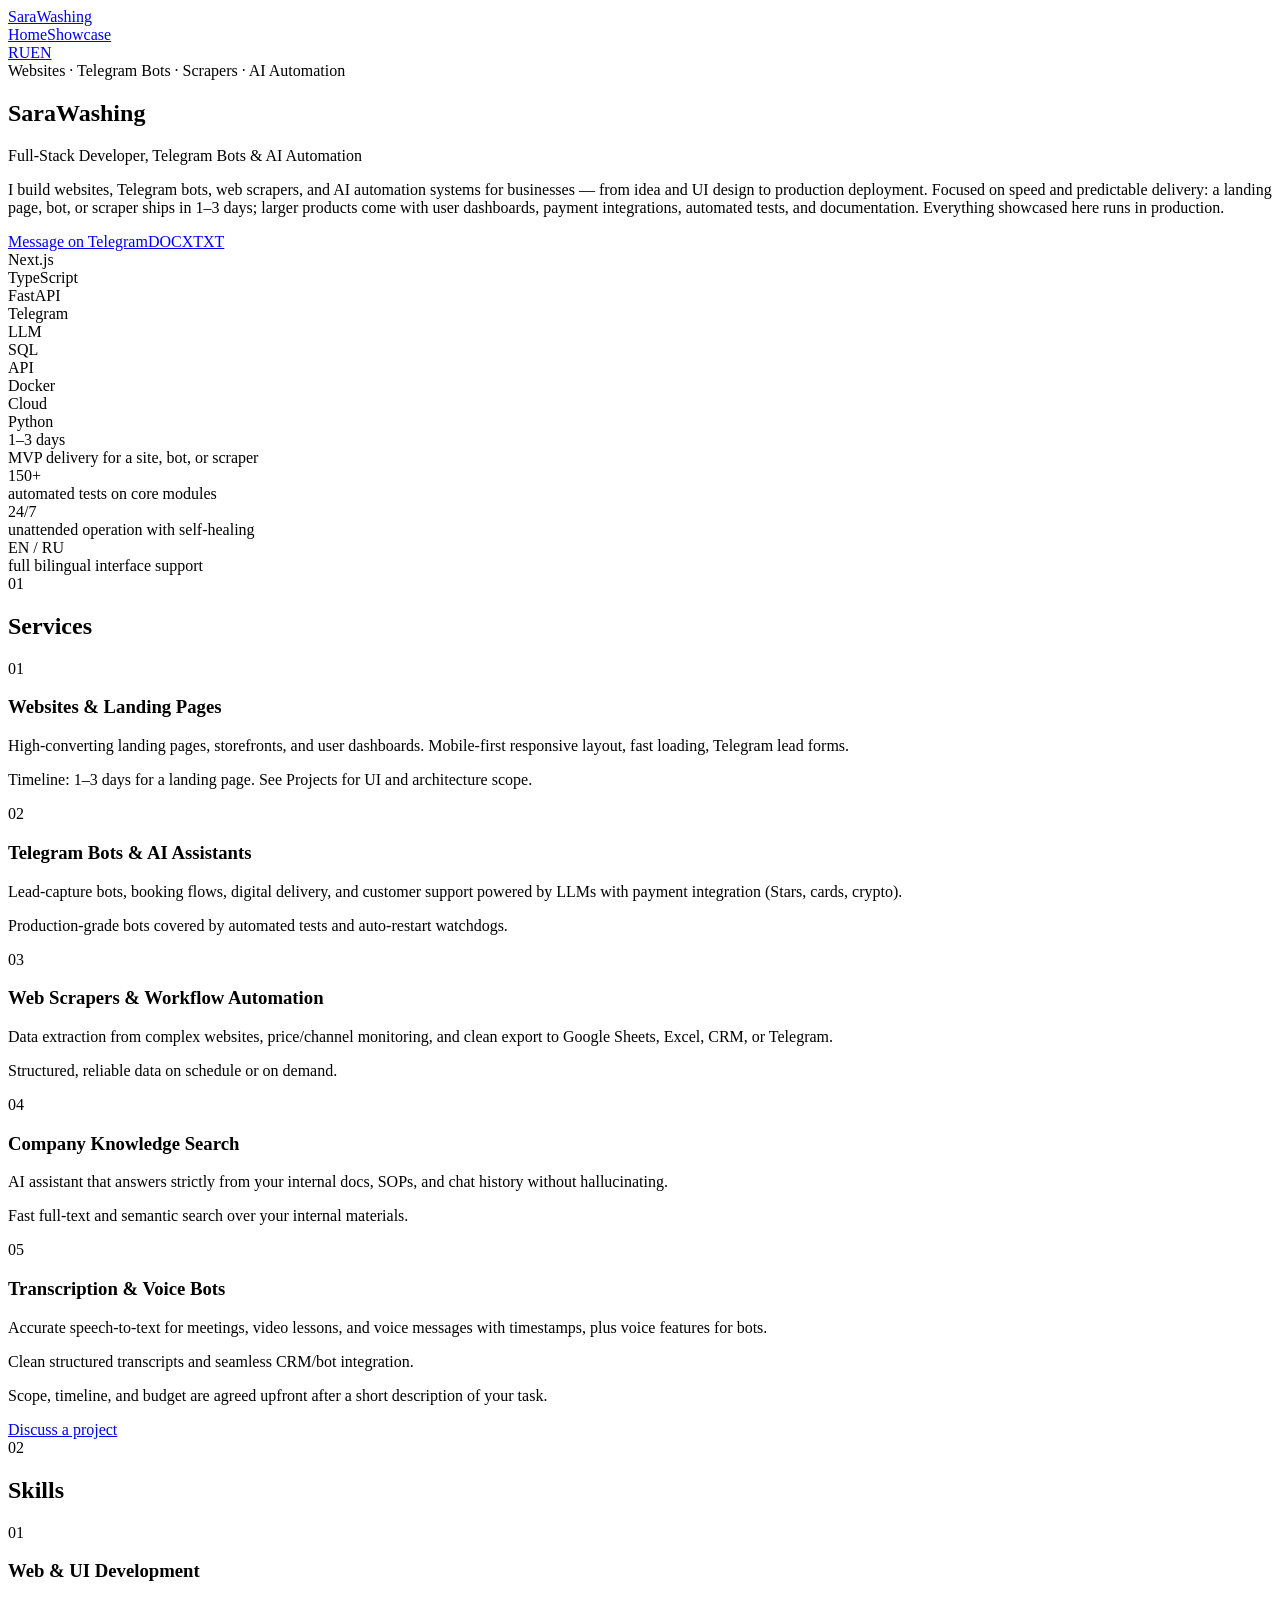
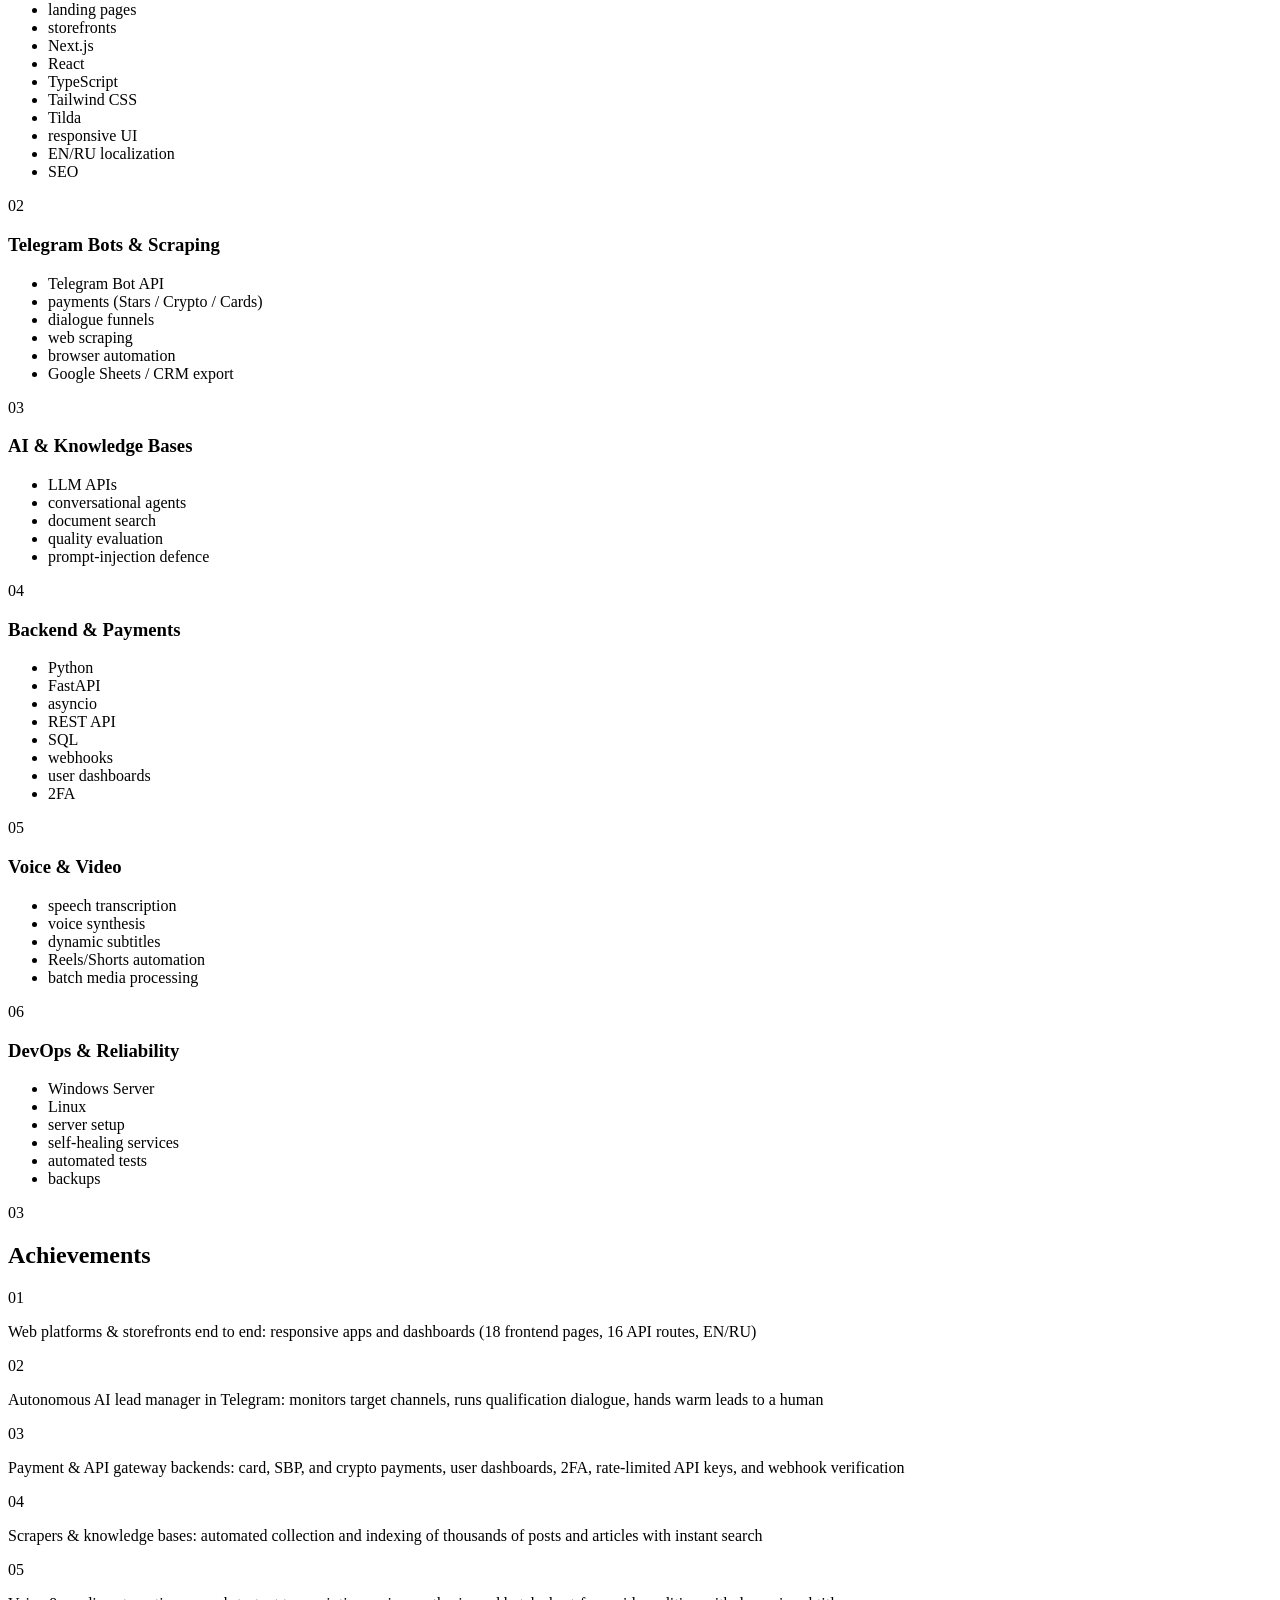
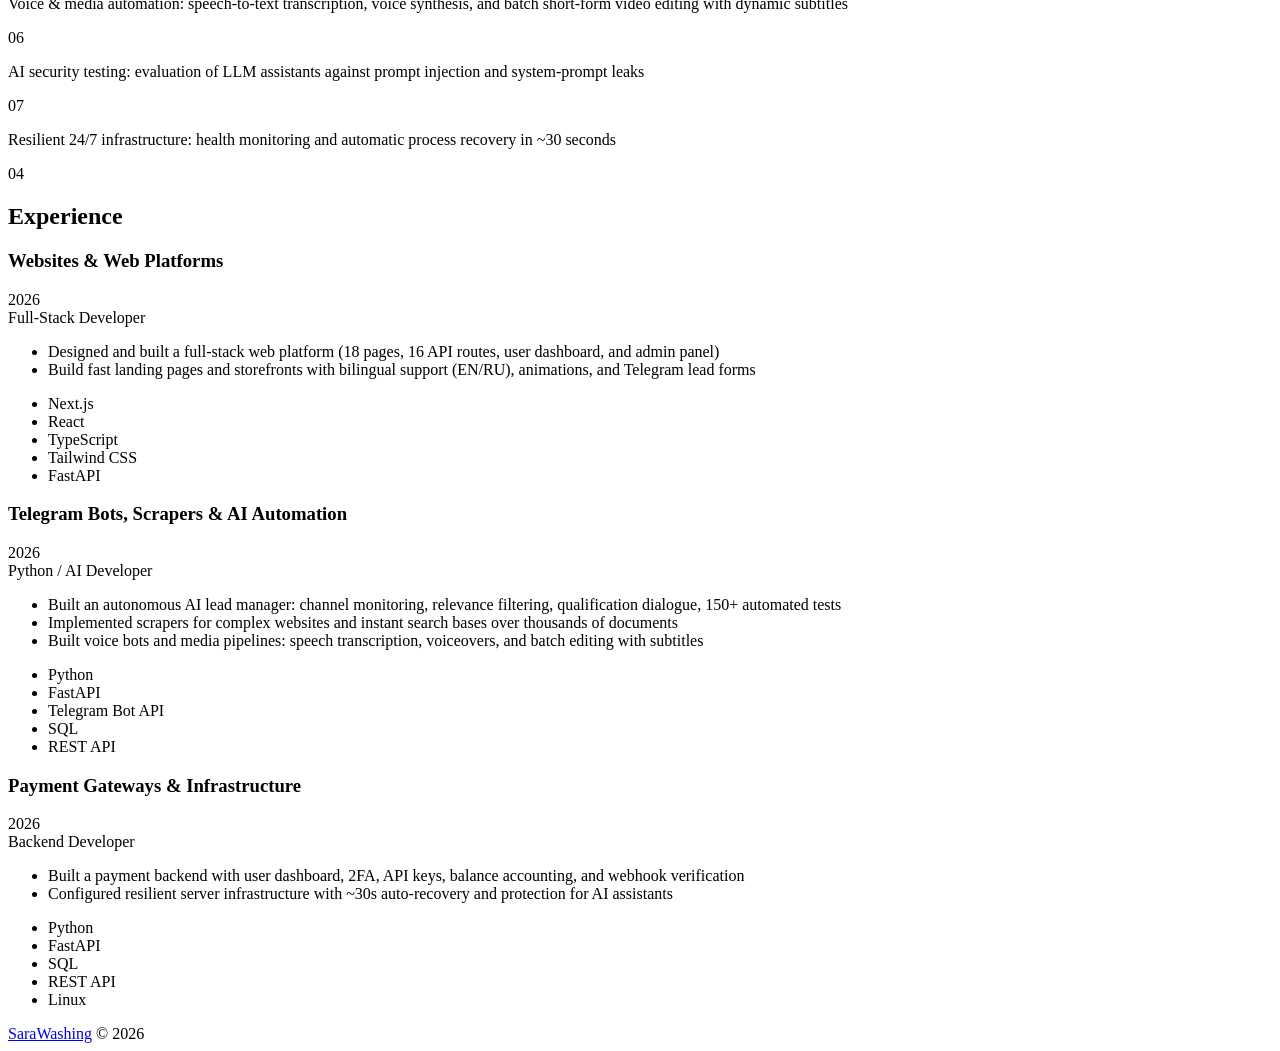
==== commit 035ad177: "Remove internal tool names from public portfolio and covers" ====
--- a/en/index.html
+++ b/en/index.html
@@ -1,5 +1,5 @@
 <!DOCTYPE html><html lang="en" data-base="/portfolio"><head><meta charset="utf-8"><meta name="viewport" content="width=device-width, initial-scale=1"><title>SaraWashing — Full-Stack Developer, Telegram Bots &amp; AI Automation</title><meta name="description" content="I build websites, Telegram bots, web scrapers, and AI automation systems for businesses — from idea and UI design to production deployment. Focused on speed and predictable delivery: a landing page, bot, or scraper ships in 1–3 days; larger products come with user dashboards, payment integrations, automated tests, and documentation. Everything showcased here runs in production.
-"><link rel="canonical" href="https://sarawashing.github.io/portfolio/en/"><link rel="icon" type="image/svg+xml" href="/portfolio/favicon.svg"><link rel="alternate icon" href="/portfolio/favicon.ico"><link rel="alternate" hreflang="ru" href="https://sarawashing.github.io/portfolio/"><link rel="alternate" hreflang="en" href="https://sarawashing.github.io/portfolio/en"><link rel="alternate" hreflang="x-default" href="https://sarawashing.github.io/portfolio/"><script type="application/ld+json">{"@context":"https://schema.org","@type":"Person","url":"https://sarawashing.github.io/portfolio/en/","image":"https://sarawashing.github.io/portfolio/media/og-image-en.png","name":"SaraWashing","jobTitle":"Full-Stack Developer, Telegram Bots & AI Automation","description":"I build websites, Telegram bots, web scrapers, and AI automation systems for businesses — from idea and UI design to production deployment. Focused on speed and predictable delivery: a landing page, bot, or scraper ships in 1–3 days; larger products come with user dashboards, payment integrations, automated tests, and documentation. Everything showcased here runs in production.\n","sameAs":["https://t.me/SaraWashing"],"knowsAbout":["landing pages","storefronts","Next.js 14","Astro","React","TypeScript","Tailwind CSS","Tilda","responsive UI","EN/RU localization","SEO","aiogram","Telegram Bot API","payments (Stars / Crypto / Cards)","dialogue funnels","Playwright","Camoufox","Scrapling","Google Sheets / CRM export","OpenAI / Claude / Gemini API","model routing","document RAG","SQLite FTS5","vector search","evaluation","prompt-injection defence","Python 3.14","FastAPI","asyncio","httpx","SSE streaming","SQLite WAL","PostgreSQL","HMAC webhooks","user dashboards","2FA","faster-whisper","TTS synthesis","FFmpeg","dynamic subtitles","Reels/Shorts automation","batch media processing","Windows Server","Linux","SSH tunnels","self-healing services","pytest","GitHub Pages","automated backups"]}</script><!-- Open Graph --><meta property="og:type" content="website"><meta property="og:url" content="https://sarawashing.github.io/portfolio/en/"><meta property="og:title" content="SaraWashing — Full-Stack Developer, Telegram Bots &amp; AI Automation"><meta property="og:description" content="I build websites, Telegram bots, web scrapers, and AI automation systems for businesses — from idea and UI design to production deployment. Focused on speed and predictable delivery: a landing page, bot, or scraper ships in 1–3 days; larger products come with user dashboards, payment integrations, automated tests, and documentation. Everything showcased here runs in production.
+"><link rel="canonical" href="https://sarawashing.github.io/portfolio/en/"><link rel="icon" type="image/svg+xml" href="/portfolio/favicon.svg"><link rel="alternate icon" href="/portfolio/favicon.ico"><link rel="alternate" hreflang="ru" href="https://sarawashing.github.io/portfolio/"><link rel="alternate" hreflang="en" href="https://sarawashing.github.io/portfolio/en"><link rel="alternate" hreflang="x-default" href="https://sarawashing.github.io/portfolio/"><script type="application/ld+json">{"@context":"https://schema.org","@type":"Person","url":"https://sarawashing.github.io/portfolio/en/","image":"https://sarawashing.github.io/portfolio/media/og-image-en.png","name":"SaraWashing","jobTitle":"Full-Stack Developer, Telegram Bots & AI Automation","description":"I build websites, Telegram bots, web scrapers, and AI automation systems for businesses — from idea and UI design to production deployment. Focused on speed and predictable delivery: a landing page, bot, or scraper ships in 1–3 days; larger products come with user dashboards, payment integrations, automated tests, and documentation. Everything showcased here runs in production.\n","sameAs":["https://t.me/SaraWashing"],"knowsAbout":["landing pages","storefronts","Next.js","React","TypeScript","Tailwind CSS","Tilda","responsive UI","EN/RU localization","SEO","Telegram Bot API","payments (Stars / Crypto / Cards)","dialogue funnels","web scraping","browser automation","Google Sheets / CRM export","LLM APIs","conversational agents","document search","quality evaluation","prompt-injection defence","Python","FastAPI","asyncio","REST API","SQL","webhooks","user dashboards","2FA","speech transcription","voice synthesis","dynamic subtitles","Reels/Shorts automation","batch media processing","Windows Server","Linux","server setup","self-healing services","automated tests","backups"]}</script><!-- Open Graph --><meta property="og:type" content="website"><meta property="og:url" content="https://sarawashing.github.io/portfolio/en/"><meta property="og:title" content="SaraWashing — Full-Stack Developer, Telegram Bots &amp; AI Automation"><meta property="og:description" content="I build websites, Telegram bots, web scrapers, and AI automation systems for businesses — from idea and UI design to production deployment. Focused on speed and predictable delivery: a landing page, bot, or scraper ships in 1–3 days; larger products come with user dashboards, payment integrations, automated tests, and documentation. Everything showcased here runs in production.
 "><meta property="og:image" content="https://sarawashing.github.io/portfolio/media/og-image-en.png"><meta property="og:locale" content="en_US"><!-- Twitter Card --><meta name="twitter:card" content="summary_large_image"><meta name="twitter:title" content="SaraWashing — Full-Stack Developer, Telegram Bots &amp; AI Automation"><meta name="twitter:description" content="I build websites, Telegram bots, web scrapers, and AI automation systems for businesses — from idea and UI design to production deployment. Focused on speed and predictable delivery: a landing page, bot, or scraper ships in 1–3 days; larger products come with user dashboards, payment integrations, automated tests, and documentation. Everything showcased here runs in production.
 "><meta name="twitter:image" content="https://sarawashing.github.io/portfolio/media/og-image-en.png"><script>
       document.documentElement.classList.add('js');
@@ -15,4 +15,4 @@
         });
       }
     </script><link rel="stylesheet" href="/portfolio/_astro/Layout.B2b12Uva.css"></head><body><div class="bg" aria-hidden="true" data-astro-cid-3h6ga2kf><div class="orb orb--1" data-astro-cid-3h6ga2kf></div><div class="orb orb--2" data-astro-cid-3h6ga2kf></div><div class="orb orb--3" data-astro-cid-3h6ga2kf></div><div class="orb orb--4" data-astro-cid-3h6ga2kf></div><div class="noise" data-astro-cid-3h6ga2kf></div></div><div class="rails" aria-hidden="true"><i></i><i></i></div><header class="header"><div class="container header__row"><a class="brand" href="/portfolio/en"><span class="brand__mark"></span>SaraWashing</a><nav class="nav"><a href="/portfolio/en">Home</a><a href="/portfolio/showcase/en">Showcase</a></nav><div class="lang"><a class href="/portfolio/">RU</a><a class="active" href="/portfolio/en">EN</a></div></div></header><main><section class="container home"><div class="hero2 glow reveal"><div class="hero2__text"><div class="eyebrow"><span class="eyebrow__dot"></span>Websites · Telegram Bots · Scrapers · AI Automation</div><h1 class="hero2__name">SaraWashing</h1><p class="hero2__title">Full-Stack Developer, Telegram Bots &amp; AI Automation</p><p class="hero2__summary">I build websites, Telegram bots, web scrapers, and AI automation systems for businesses — from idea and UI design to production deployment. Focused on speed and predictable delivery: a landing page, bot, or scraper ships in 1–3 days; larger products come with user dashboards, payment integrations, automated tests, and documentation. Everything showcased here runs in production.
-</p><div class="hero2__cta"><a class="btn btn--glow" href="https://t.me/SaraWashing" target="_blank" rel="noopener">Message on Telegram</a><a class="btn btn--ghost btn--mono" href="/portfolio/downloads/resume_en.docx" download aria-label="Resume DOCX">DOCX</a><a class="btn btn--ghost btn--mono" href="/portfolio/downloads/resume_en.txt" download aria-label="Resume plain text">TXT</a></div></div><div class="orbit" aria-hidden="true"><div class="orbit__ring orbit__ring--1"></div><div class="orbit__ring orbit__ring--2"></div><div class="orbit__spin orbit__spin--1"><div class="orbit__node" style="--a:20deg;--r:var(--r1)"><div class="orbit__fix"><span class="orbit__chip orbit__chip--amber">Next.js</span></div></div><div class="orbit__node" style="--a:110deg;--r:var(--r1)"><div class="orbit__fix"><span class="orbit__chip orbit__chip--coral">Astro</span></div></div><div class="orbit__node" style="--a:200deg;--r:var(--r1)"><div class="orbit__fix"><span class="orbit__chip orbit__chip--green">FastAPI</span></div></div><div class="orbit__node" style="--a:290deg;--r:var(--r1)"><div class="orbit__fix"><span class="orbit__chip orbit__chip--peri">Telegram</span></div></div></div><div class="orbit__spin orbit__spin--2"><div class="orbit__node" style="--a:50deg;--r:var(--r2)"><div class="orbit__fix"><span class="orbit__chip orbit__chip--green">LLM</span></div></div><div class="orbit__node" style="--a:122deg;--r:var(--r2)"><div class="orbit__fix"><span class="orbit__chip orbit__chip--peri">SQLite</span></div></div><div class="orbit__node" style="--a:194deg;--r:var(--r2)"><div class="orbit__fix"><span class="orbit__chip orbit__chip--pink">Playwright</span></div></div><div class="orbit__node" style="--a:266deg;--r:var(--r2)"><div class="orbit__fix"><span class="orbit__chip orbit__chip--violet">Docker</span></div></div><div class="orbit__node" style="--a:338deg;--r:var(--r2)"><div class="orbit__fix"><span class="orbit__chip orbit__chip--amber">FFmpeg</span></div></div></div><div class="orbit__core"><span>Python</span></div></div></div><div class="stats reveal"><div class="stat glow stat--violet"><div class="stat__value">1–3 days</div><div class="stat__label">MVP delivery for a site, bot, or scraper</div></div><div class="stat glow stat--amber"><div class="stat__value">153+</div><div class="stat__label">automated tests on core modules</div></div><div class="stat glow stat--coral"><div class="stat__value">24/7</div><div class="stat__label">unattended operation with self-healing</div></div><div class="stat glow stat--green"><div class="stat__value">EN / RU</div><div class="stat__label">full bilingual interface support</div></div></div><section class="block reveal" id="services"><div class="block__head"><span class="block__num">01</span><h2 class="block__title">Services</h2></div><div class="services"><article class="service glow tile--violet"><div class="tile__idx">01</div><h3 class="service__title">Websites &amp; Landing Pages</h3><p class="service__text">High-converting landing pages, storefronts, and user dashboards (Next.js, Astro, Tilda). Responsive layout, fast loading, Telegram lead forms.</p><p class="service__proof">Timeline: 1–3 days for a landing page. See Projects for architecture &amp; UI scope.</p></article><article class="service glow tile--amber"><div class="tile__idx">02</div><h3 class="service__title">Telegram Bots &amp; AI Assistants</h3><p class="service__text">Lead-capture bots, booking flows, digital delivery, and customer support powered by ChatGPT/Claude/Gemini with payment integration (Stars, cards, crypto).</p><p class="service__proof">Production-grade bots covered by automated tests and auto-restart watchdogs.</p></article><article class="service glow tile--coral"><div class="tile__idx">03</div><h3 class="service__title">Web Scrapers &amp; Workflow Automation</h3><p class="service__text">Data extraction from any website (including anti-bot protected ones), price/channel monitoring, and export to Google Sheets, SQLite, CRM, or Telegram.</p><p class="service__proof">Built with Playwright, Camoufox, Scrapling, and REST APIs.</p></article><article class="service glow tile--green"><div class="tile__idx">04</div><h3 class="service__title">Company Knowledge Search (RAG)</h3><p class="service__text">AI assistant that answers strictly from your internal docs, SOPs, and chat history without hallucinating.</p><p class="service__proof">Full-text and semantic search powered by SQLite FTS5 and embeddings.</p></article><article class="service glow tile--peri"><div class="tile__idx">05</div><h3 class="service__title">Transcription &amp; Voice Bots</h3><p class="service__text">Accurate speech-to-text for meetings, video lessons, and voice messages with timestamps, plus voice bot flows and Gemini TTS voiceovers.</p><p class="service__proof">Transcription runs locally on faster-whisper with zero per-minute API fees.</p></article></div><div class="services__foot"><p class="services__note">Scope, timeline, and budget are agreed upfront after a short description of your task.</p><a class="btn btn--glow" href="https://t.me/SaraWashing" target="_blank" rel="noopener">Discuss a project</a></div></section><section class="block reveal"><div class="block__head"><span class="block__num">02</span><h2 class="block__title">Skills</h2></div><div class="bento"><article class="tile glow tile--violet tile--wide"><div class="tile__idx">01</div><h3 class="tile__title">Web &amp; UI Development</h3><ul class="chips"><li class="chip">landing pages</li><li class="chip">storefronts</li><li class="chip">Next.js 14</li><li class="chip">Astro</li><li class="chip">React</li><li class="chip">TypeScript</li><li class="chip">Tailwind CSS</li><li class="chip">Tilda</li><li class="chip">responsive UI</li><li class="chip">EN/RU localization</li><li class="chip">SEO</li></ul></article><article class="tile glow tile--amber "><div class="tile__idx">02</div><h3 class="tile__title">Telegram Bots &amp; Scraping</h3><ul class="chips"><li class="chip">aiogram</li><li class="chip">Telegram Bot API</li><li class="chip">payments (Stars / Crypto / Cards)</li><li class="chip">dialogue funnels</li><li class="chip">Playwright</li><li class="chip">Camoufox</li><li class="chip">Scrapling</li><li class="chip">Google Sheets / CRM export</li></ul></article><article class="tile glow tile--coral "><div class="tile__idx">03</div><h3 class="tile__title">AI &amp; Knowledge Bases (RAG)</h3><ul class="chips"><li class="chip">OpenAI / Claude / Gemini API</li><li class="chip">model routing</li><li class="chip">document RAG</li><li class="chip">SQLite FTS5</li><li class="chip">vector search</li><li class="chip">evaluation</li><li class="chip">prompt-injection defence</li></ul></article><article class="tile glow tile--green "><div class="tile__idx">04</div><h3 class="tile__title">Backend &amp; Payments</h3><ul class="chips"><li class="chip">Python 3.14</li><li class="chip">FastAPI</li><li class="chip">asyncio</li><li class="chip">httpx</li><li class="chip">SSE streaming</li><li class="chip">SQLite WAL</li><li class="chip">PostgreSQL</li><li class="chip">HMAC webhooks</li><li class="chip">user dashboards</li><li class="chip">2FA</li></ul></article><article class="tile glow tile--peri "><div class="tile__idx">05</div><h3 class="tile__title">Voice &amp; Video</h3><ul class="chips"><li class="chip">faster-whisper</li><li class="chip">TTS synthesis</li><li class="chip">FFmpeg</li><li class="chip">dynamic subtitles</li><li class="chip">Reels/Shorts automation</li><li class="chip">batch media processing</li></ul></article><article class="tile glow tile--pink "><div class="tile__idx">06</div><h3 class="tile__title">DevOps &amp; Reliability</h3><ul class="chips"><li class="chip">Windows Server</li><li class="chip">Linux</li><li class="chip">SSH tunnels</li><li class="chip">self-healing services</li><li class="chip">pytest</li><li class="chip">GitHub Pages</li><li class="chip">automated backups</li></ul></article></div></section><section class="block reveal"><div class="block__head"><span class="block__num">03</span><h2 class="block__title">Achievements</h2></div><div class="wins"><article class="win glow win--violet win--lead"><div class="win__num">01</div><p class="win__text">Web platforms &amp; storefronts end to end: Next.js &amp; Astro apps (18 frontend pages, 16 API routes, responsive UI, EN/RU)</p></article><article class="win glow win--amber "><div class="win__num">02</div><p class="win__text">Autonomous AI lead manager in Telegram: monitors target channels, runs qualification dialogue, hands warm leads to a human; 153 automated tests</p></article><article class="win glow win--coral "><div class="win__num">03</div><p class="win__text">Payment &amp; API gateway backends on FastAPI: card, SBP, and crypto payments, user dashboards, TOTP 2FA, rate-limited API keys, and HMAC webhook verification</p></article><article class="win glow win--green "><div class="win__num">04</div><p class="win__text">Scrapers &amp; knowledge bases: automated collection and indexing of thousands of posts and articles (SQLite FTS5 + vector search) past anti-bot protection</p></article><article class="win glow win--peri "><div class="win__num">05</div><p class="win__text">Voice &amp; media automation: on-device speech-to-text (faster-whisper), multi-model TTS cascade, and automated FFmpeg video editing with dynamic subtitles</p></article><article class="win glow win--pink "><div class="win__num">06</div><p class="win__text">AI security testing: red-team evaluation of LLM assistants against prompt injection and system-prompt leaks (360 of 360 hold-out attacks blocked)</p></article><article class="win glow win--violet "><div class="win__num">07</div><p class="win__text">Resilient 24/7 infrastructure: encrypted server tunnels, health monitoring, and automatic process recovery in ~30 seconds</p></article></div></section><section class="block reveal"><div class="block__head"><span class="block__num">04</span><h2 class="block__title">Experience</h2></div><div class="timeline"><article class="step glow step--violet"><span class="step__dot"></span><div class="step__top"><h3 class="step__company">Websites &amp; Web Platforms</h3><span class="step__period">2026</span></div><div class="step__role">Full-Stack Developer</div><ul class="step__list"><li>Designed and built a full-stack web platform on Next.js 14 + TypeScript (18 pages, 16 API routes, user dashboard, and admin panel)</li><li>Build fast landing pages and storefronts on Astro, Next.js, and Tilda with bilingual support (EN/RU), animations, and Telegram lead forms</li></ul><ul class="chips chips--sm"><li class="chip">Next.js 14</li><li class="chip">Astro</li><li class="chip">TypeScript</li><li class="chip">Tailwind CSS</li><li class="chip">FastAPI</li></ul></article><article class="step glow step--amber"><span class="step__dot"></span><div class="step__top"><h3 class="step__company">Telegram Bots, Scrapers &amp; AI Automation</h3><span class="step__period">2026</span></div><div class="step__role">Python / AI Developer</div><ul class="step__list"><li>Built an autonomous AI lead manager: channel monitoring, relevance filtering, qualification dialogue, 153 automated tests</li><li>Implemented anti-bot scrapers (Playwright, Camoufox, Scrapling) and instant full-text search bases over thousands of documents (SQLite FTS5)</li><li>Built voice bots and media pipelines: speech recognition (faster-whisper), TTS voiceovers, and automated FFmpeg editing with subtitles</li></ul><ul class="chips chips--sm"><li class="chip">Python</li><li class="chip">FastAPI</li><li class="chip">Telegram Bot API</li><li class="chip">Playwright</li><li class="chip">SQLite FTS5</li><li class="chip">FFmpeg</li></ul></article><article class="step glow step--coral"><span class="step__dot"></span><div class="step__top"><h3 class="step__company">Payment Gateways &amp; Infrastructure</h3><span class="step__period">2026</span></div><div class="step__role">Backend Developer</div><ul class="step__list"><li>Built a FastAPI gateway backend with user dashboard, TOTP 2FA, API keys, balance accounting, and payment webhooks (HMAC-SHA256)</li><li>Configured resilient server infrastructure with ~30s auto-recovery and prompt-injection protection for AI assistants</li></ul><ul class="chips chips--sm"><li class="chip">FastAPI</li><li class="chip">httpx</li><li class="chip">SQLite WAL</li><li class="chip">HMAC-SHA256</li><li class="chip">TOTP</li><li class="chip">SSH</li></ul></article></div></section></section></main><script type="module">var e=(e,t)=>{e.querySelector(`.dropdown__trigger`)?.setAttribute(`aria-expanded`,String(t))},t=()=>{document.querySelectorAll(`.dropdown.is-open`).forEach(t=>{t.classList.remove(`is-open`),e(t,!1)})};document.querySelectorAll(`.dropdown`).forEach(n=>{let r=n.querySelector(`.dropdown__trigger`);r&&r.addEventListener(`click`,r=>{r.stopPropagation();let i=!n.classList.contains(`is-open`);t(),i&&(n.classList.add(`is-open`),e(n,!0))})}),document.addEventListener(`click`,()=>t());var n=document.querySelectorAll(`.reveal`);if(`IntersectionObserver`in window&&!matchMedia(`(prefers-reduced-motion: reduce)`).matches){let e=new IntersectionObserver(t=>{t.forEach(t=>{t.isIntersecting&&(t.target.classList.add(`is-in`),e.unobserve(t.target))})},{threshold:0,rootMargin:`0px 0px -4% 0px`});n.forEach(t=>e.observe(t)),setTimeout(()=>n.forEach(e=>e.classList.add(`is-in`)),2500)}else n.forEach(e=>e.classList.add(`is-in`));document.addEventListener(`pointermove`,e=>{let t=e.target?.closest(`.glow, .project`);if(!t)return;let n=t.getBoundingClientRect();t.style.setProperty(`--mx`,`${e.clientX-n.left}px`),t.style.setProperty(`--my`,`${e.clientY-n.top}px`)},{passive:!0}),document.addEventListener(`keydown`,e=>{if(e.key!==`Escape`)return;let n=document.querySelector(`.dropdown.is-open .dropdown__trigger`);t(),n?.focus()});</script><footer class="footer"><div class="container footer__inner"><span><a href="https://t.me/SaraWashing" target="_blank" rel="noopener" class="footer__link">SaraWashing</a> © 2026</span><span class="footer__links"></span></div></footer></body></html>+</p><div class="hero2__cta"><a class="btn btn--glow" href="https://t.me/SaraWashing" target="_blank" rel="noopener">Message on Telegram</a><a class="btn btn--ghost btn--mono" href="/portfolio/downloads/resume_en.docx" download aria-label="Resume DOCX">DOCX</a><a class="btn btn--ghost btn--mono" href="/portfolio/downloads/resume_en.txt" download aria-label="Resume plain text">TXT</a></div></div><div class="orbit" aria-hidden="true"><div class="orbit__ring orbit__ring--1"></div><div class="orbit__ring orbit__ring--2"></div><div class="orbit__spin orbit__spin--1"><div class="orbit__node" style="--a:20deg;--r:var(--r1)"><div class="orbit__fix"><span class="orbit__chip orbit__chip--amber">Next.js</span></div></div><div class="orbit__node" style="--a:110deg;--r:var(--r1)"><div class="orbit__fix"><span class="orbit__chip orbit__chip--coral">TypeScript</span></div></div><div class="orbit__node" style="--a:200deg;--r:var(--r1)"><div class="orbit__fix"><span class="orbit__chip orbit__chip--green">FastAPI</span></div></div><div class="orbit__node" style="--a:290deg;--r:var(--r1)"><div class="orbit__fix"><span class="orbit__chip orbit__chip--peri">Telegram</span></div></div></div><div class="orbit__spin orbit__spin--2"><div class="orbit__node" style="--a:50deg;--r:var(--r2)"><div class="orbit__fix"><span class="orbit__chip orbit__chip--green">LLM</span></div></div><div class="orbit__node" style="--a:122deg;--r:var(--r2)"><div class="orbit__fix"><span class="orbit__chip orbit__chip--peri">SQL</span></div></div><div class="orbit__node" style="--a:194deg;--r:var(--r2)"><div class="orbit__fix"><span class="orbit__chip orbit__chip--pink">API</span></div></div><div class="orbit__node" style="--a:266deg;--r:var(--r2)"><div class="orbit__fix"><span class="orbit__chip orbit__chip--violet">Docker</span></div></div><div class="orbit__node" style="--a:338deg;--r:var(--r2)"><div class="orbit__fix"><span class="orbit__chip orbit__chip--amber">Cloud</span></div></div></div><div class="orbit__core"><span>Python</span></div></div></div><div class="stats reveal"><div class="stat glow stat--violet"><div class="stat__value">1–3 days</div><div class="stat__label">MVP delivery for a site, bot, or scraper</div></div><div class="stat glow stat--amber"><div class="stat__value">150+</div><div class="stat__label">automated tests on core modules</div></div><div class="stat glow stat--coral"><div class="stat__value">24/7</div><div class="stat__label">unattended operation with self-healing</div></div><div class="stat glow stat--green"><div class="stat__value">EN / RU</div><div class="stat__label">full bilingual interface support</div></div></div><section class="block reveal" id="services"><div class="block__head"><span class="block__num">01</span><h2 class="block__title">Services</h2></div><div class="services"><article class="service glow tile--violet"><div class="tile__idx">01</div><h3 class="service__title">Websites &amp; Landing Pages</h3><p class="service__text">High-converting landing pages, storefronts, and user dashboards. Mobile-first responsive layout, fast loading, Telegram lead forms.</p><p class="service__proof">Timeline: 1–3 days for a landing page. See Projects for UI and architecture scope.</p></article><article class="service glow tile--amber"><div class="tile__idx">02</div><h3 class="service__title">Telegram Bots &amp; AI Assistants</h3><p class="service__text">Lead-capture bots, booking flows, digital delivery, and customer support powered by LLMs with payment integration (Stars, cards, crypto).</p><p class="service__proof">Production-grade bots covered by automated tests and auto-restart watchdogs.</p></article><article class="service glow tile--coral"><div class="tile__idx">03</div><h3 class="service__title">Web Scrapers &amp; Workflow Automation</h3><p class="service__text">Data extraction from complex websites, price/channel monitoring, and clean export to Google Sheets, Excel, CRM, or Telegram.</p><p class="service__proof">Structured, reliable data on schedule or on demand.</p></article><article class="service glow tile--green"><div class="tile__idx">04</div><h3 class="service__title">Company Knowledge Search</h3><p class="service__text">AI assistant that answers strictly from your internal docs, SOPs, and chat history without hallucinating.</p><p class="service__proof">Fast full-text and semantic search over your internal materials.</p></article><article class="service glow tile--peri"><div class="tile__idx">05</div><h3 class="service__title">Transcription &amp; Voice Bots</h3><p class="service__text">Accurate speech-to-text for meetings, video lessons, and voice messages with timestamps, plus voice features for bots.</p><p class="service__proof">Clean structured transcripts and seamless CRM/bot integration.</p></article></div><div class="services__foot"><p class="services__note">Scope, timeline, and budget are agreed upfront after a short description of your task.</p><a class="btn btn--glow" href="https://t.me/SaraWashing" target="_blank" rel="noopener">Discuss a project</a></div></section><section class="block reveal"><div class="block__head"><span class="block__num">02</span><h2 class="block__title">Skills</h2></div><div class="bento"><article class="tile glow tile--violet tile--wide"><div class="tile__idx">01</div><h3 class="tile__title">Web &amp; UI Development</h3><ul class="chips"><li class="chip">landing pages</li><li class="chip">storefronts</li><li class="chip">Next.js</li><li class="chip">React</li><li class="chip">TypeScript</li><li class="chip">Tailwind CSS</li><li class="chip">Tilda</li><li class="chip">responsive UI</li><li class="chip">EN/RU localization</li><li class="chip">SEO</li></ul></article><article class="tile glow tile--amber "><div class="tile__idx">02</div><h3 class="tile__title">Telegram Bots &amp; Scraping</h3><ul class="chips"><li class="chip">Telegram Bot API</li><li class="chip">payments (Stars / Crypto / Cards)</li><li class="chip">dialogue funnels</li><li class="chip">web scraping</li><li class="chip">browser automation</li><li class="chip">Google Sheets / CRM export</li></ul></article><article class="tile glow tile--coral "><div class="tile__idx">03</div><h3 class="tile__title">AI &amp; Knowledge Bases</h3><ul class="chips"><li class="chip">LLM APIs</li><li class="chip">conversational agents</li><li class="chip">document search</li><li class="chip">quality evaluation</li><li class="chip">prompt-injection defence</li></ul></article><article class="tile glow tile--green "><div class="tile__idx">04</div><h3 class="tile__title">Backend &amp; Payments</h3><ul class="chips"><li class="chip">Python</li><li class="chip">FastAPI</li><li class="chip">asyncio</li><li class="chip">REST API</li><li class="chip">SQL</li><li class="chip">webhooks</li><li class="chip">user dashboards</li><li class="chip">2FA</li></ul></article><article class="tile glow tile--peri "><div class="tile__idx">05</div><h3 class="tile__title">Voice &amp; Video</h3><ul class="chips"><li class="chip">speech transcription</li><li class="chip">voice synthesis</li><li class="chip">dynamic subtitles</li><li class="chip">Reels/Shorts automation</li><li class="chip">batch media processing</li></ul></article><article class="tile glow tile--pink "><div class="tile__idx">06</div><h3 class="tile__title">DevOps &amp; Reliability</h3><ul class="chips"><li class="chip">Windows Server</li><li class="chip">Linux</li><li class="chip">server setup</li><li class="chip">self-healing services</li><li class="chip">automated tests</li><li class="chip">backups</li></ul></article></div></section><section class="block reveal"><div class="block__head"><span class="block__num">03</span><h2 class="block__title">Achievements</h2></div><div class="wins"><article class="win glow win--violet win--lead"><div class="win__num">01</div><p class="win__text">Web platforms &amp; storefronts end to end: responsive apps and dashboards (18 frontend pages, 16 API routes, EN/RU)</p></article><article class="win glow win--amber "><div class="win__num">02</div><p class="win__text">Autonomous AI lead manager in Telegram: monitors target channels, runs qualification dialogue, hands warm leads to a human</p></article><article class="win glow win--coral "><div class="win__num">03</div><p class="win__text">Payment &amp; API gateway backends: card, SBP, and crypto payments, user dashboards, 2FA, rate-limited API keys, and webhook verification</p></article><article class="win glow win--green "><div class="win__num">04</div><p class="win__text">Scrapers &amp; knowledge bases: automated collection and indexing of thousands of posts and articles with instant search</p></article><article class="win glow win--peri "><div class="win__num">05</div><p class="win__text">Voice &amp; media automation: speech-to-text transcription, voice synthesis, and batch short-form video editing with dynamic subtitles</p></article><article class="win glow win--pink "><div class="win__num">06</div><p class="win__text">AI security testing: evaluation of LLM assistants against prompt injection and system-prompt leaks</p></article><article class="win glow win--violet "><div class="win__num">07</div><p class="win__text">Resilient 24/7 infrastructure: health monitoring and automatic process recovery in ~30 seconds</p></article></div></section><section class="block reveal"><div class="block__head"><span class="block__num">04</span><h2 class="block__title">Experience</h2></div><div class="timeline"><article class="step glow step--violet"><span class="step__dot"></span><div class="step__top"><h3 class="step__company">Websites &amp; Web Platforms</h3><span class="step__period">2026</span></div><div class="step__role">Full-Stack Developer</div><ul class="step__list"><li>Designed and built a full-stack web platform (18 pages, 16 API routes, user dashboard, and admin panel)</li><li>Build fast landing pages and storefronts with bilingual support (EN/RU), animations, and Telegram lead forms</li></ul><ul class="chips chips--sm"><li class="chip">Next.js</li><li class="chip">React</li><li class="chip">TypeScript</li><li class="chip">Tailwind CSS</li><li class="chip">FastAPI</li></ul></article><article class="step glow step--amber"><span class="step__dot"></span><div class="step__top"><h3 class="step__company">Telegram Bots, Scrapers &amp; AI Automation</h3><span class="step__period">2026</span></div><div class="step__role">Python / AI Developer</div><ul class="step__list"><li>Built an autonomous AI lead manager: channel monitoring, relevance filtering, qualification dialogue, 150+ automated tests</li><li>Implemented scrapers for complex websites and instant search bases over thousands of documents</li><li>Built voice bots and media pipelines: speech transcription, voiceovers, and batch editing with subtitles</li></ul><ul class="chips chips--sm"><li class="chip">Python</li><li class="chip">FastAPI</li><li class="chip">Telegram Bot API</li><li class="chip">SQL</li><li class="chip">REST API</li></ul></article><article class="step glow step--coral"><span class="step__dot"></span><div class="step__top"><h3 class="step__company">Payment Gateways &amp; Infrastructure</h3><span class="step__period">2026</span></div><div class="step__role">Backend Developer</div><ul class="step__list"><li>Built a payment backend with user dashboard, 2FA, API keys, balance accounting, and webhook verification</li><li>Configured resilient server infrastructure with ~30s auto-recovery and protection for AI assistants</li></ul><ul class="chips chips--sm"><li class="chip">Python</li><li class="chip">FastAPI</li><li class="chip">SQL</li><li class="chip">REST API</li><li class="chip">Linux</li></ul></article></div></section></section></main><script type="module">var e=(e,t)=>{e.querySelector(`.dropdown__trigger`)?.setAttribute(`aria-expanded`,String(t))},t=()=>{document.querySelectorAll(`.dropdown.is-open`).forEach(t=>{t.classList.remove(`is-open`),e(t,!1)})};document.querySelectorAll(`.dropdown`).forEach(n=>{let r=n.querySelector(`.dropdown__trigger`);r&&r.addEventListener(`click`,r=>{r.stopPropagation();let i=!n.classList.contains(`is-open`);t(),i&&(n.classList.add(`is-open`),e(n,!0))})}),document.addEventListener(`click`,()=>t());var n=document.querySelectorAll(`.reveal`);if(`IntersectionObserver`in window&&!matchMedia(`(prefers-reduced-motion: reduce)`).matches){let e=new IntersectionObserver(t=>{t.forEach(t=>{t.isIntersecting&&(t.target.classList.add(`is-in`),e.unobserve(t.target))})},{threshold:0,rootMargin:`0px 0px -4% 0px`});n.forEach(t=>e.observe(t)),setTimeout(()=>n.forEach(e=>e.classList.add(`is-in`)),2500)}else n.forEach(e=>e.classList.add(`is-in`));document.addEventListener(`pointermove`,e=>{let t=e.target?.closest(`.glow, .project`);if(!t)return;let n=t.getBoundingClientRect();t.style.setProperty(`--mx`,`${e.clientX-n.left}px`),t.style.setProperty(`--my`,`${e.clientY-n.top}px`)},{passive:!0}),document.addEventListener(`keydown`,e=>{if(e.key!==`Escape`)return;let n=document.querySelector(`.dropdown.is-open .dropdown__trigger`);t(),n?.focus()});</script><footer class="footer"><div class="container footer__inner"><span><a href="https://t.me/SaraWashing" target="_blank" rel="noopener" class="footer__link">SaraWashing</a> © 2026</span><span class="footer__links"></span></div></footer></body></html>
